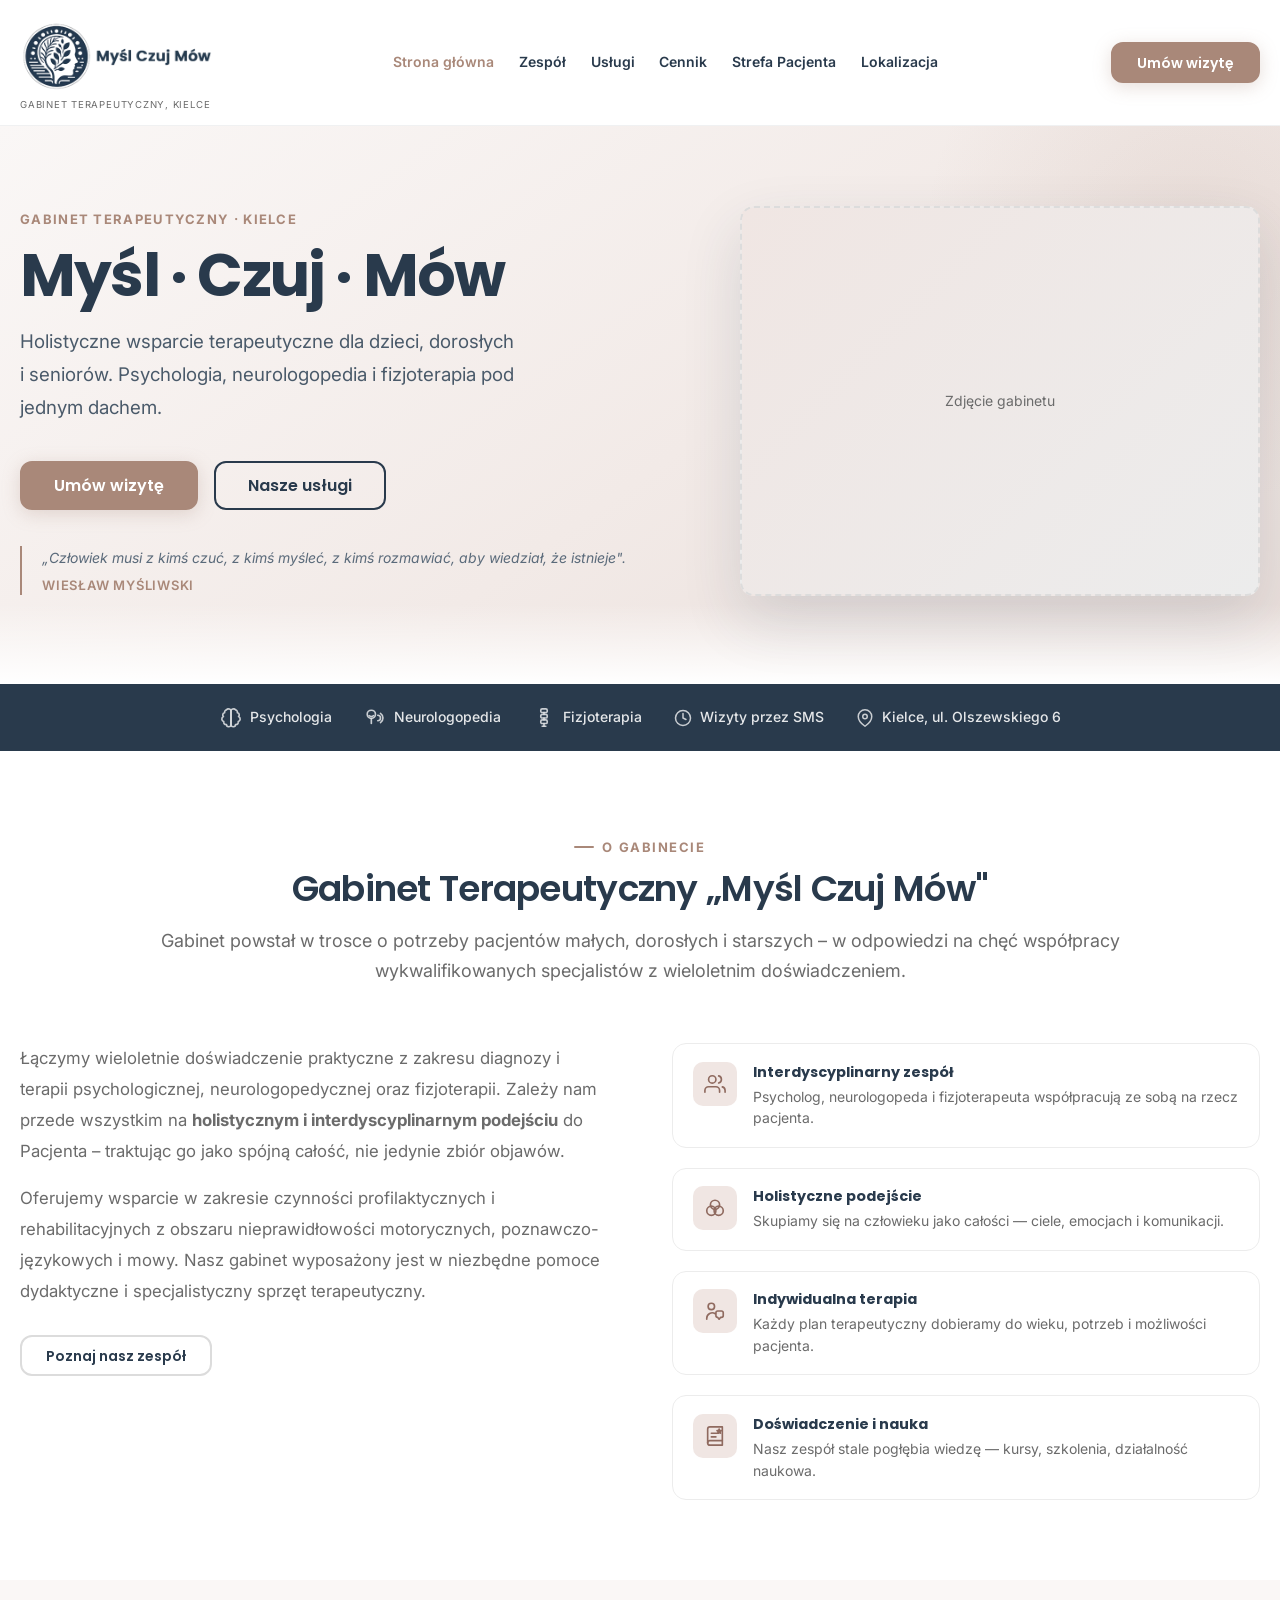
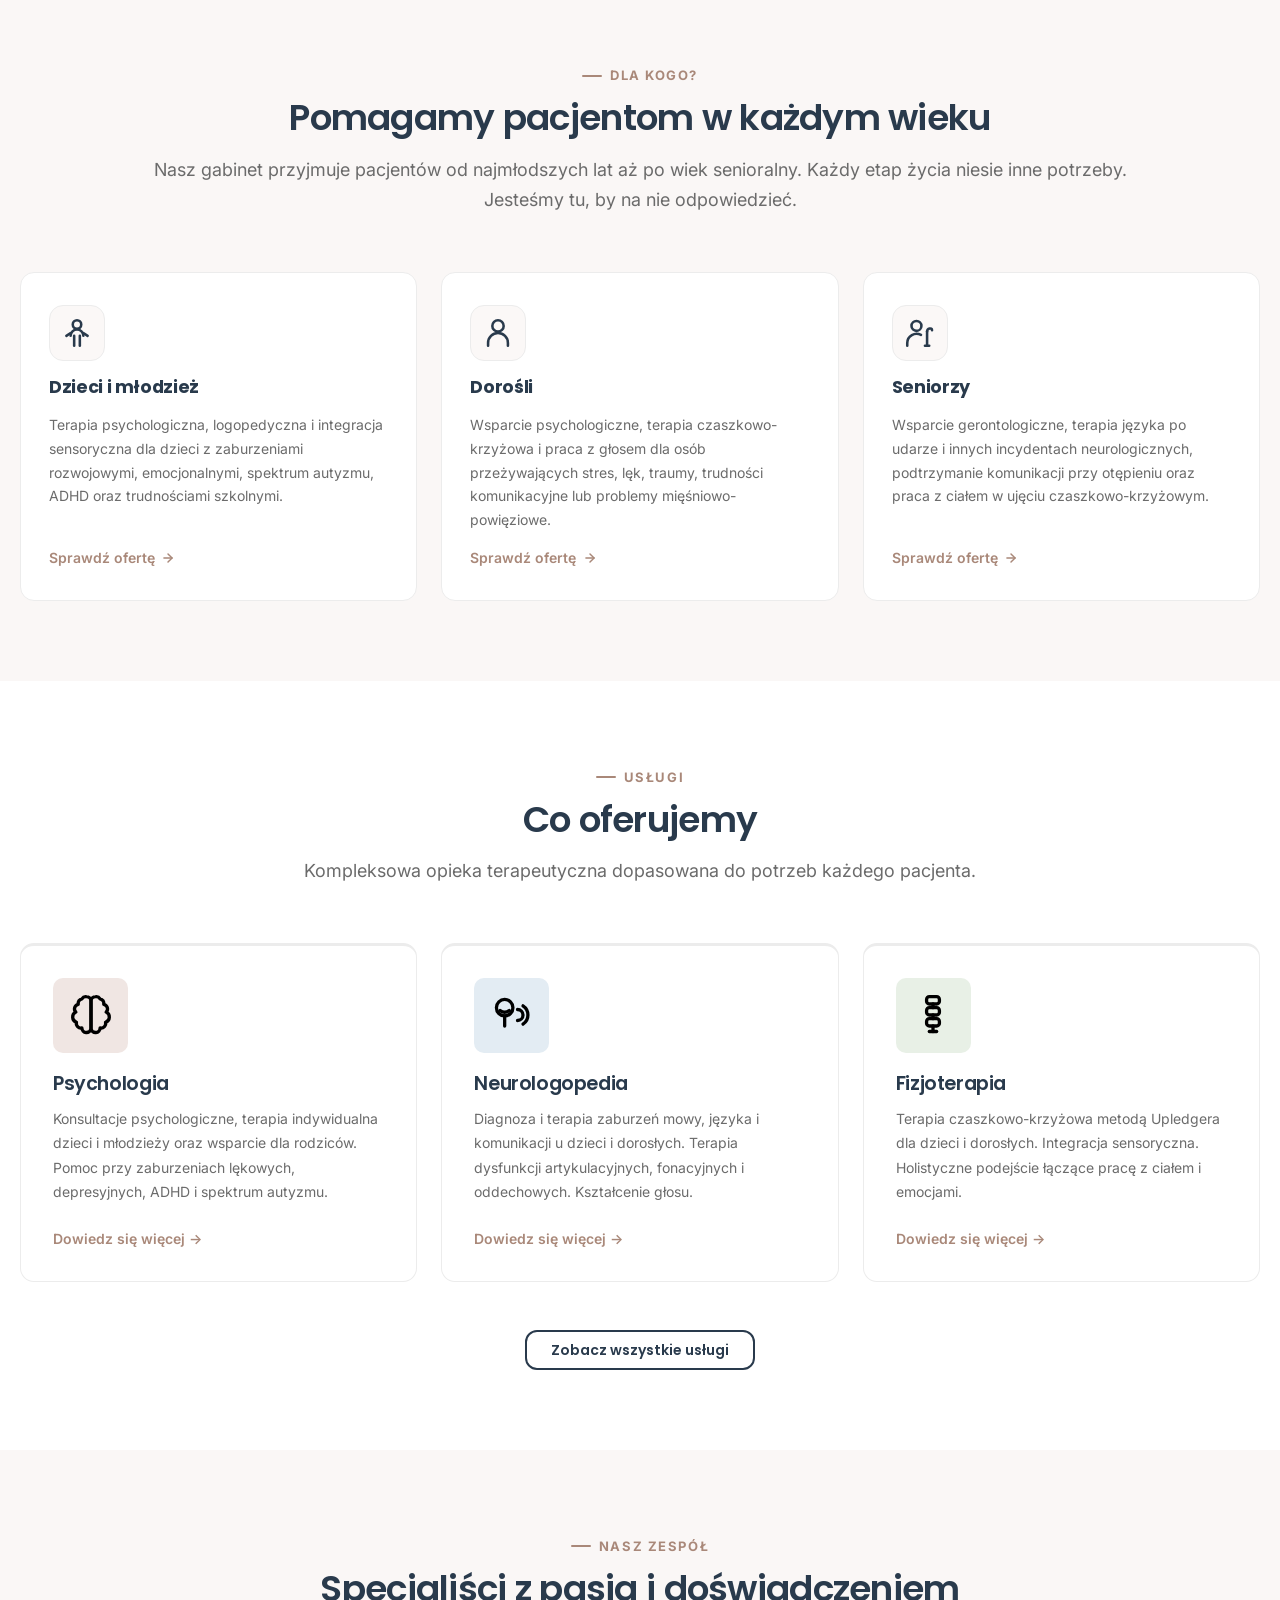
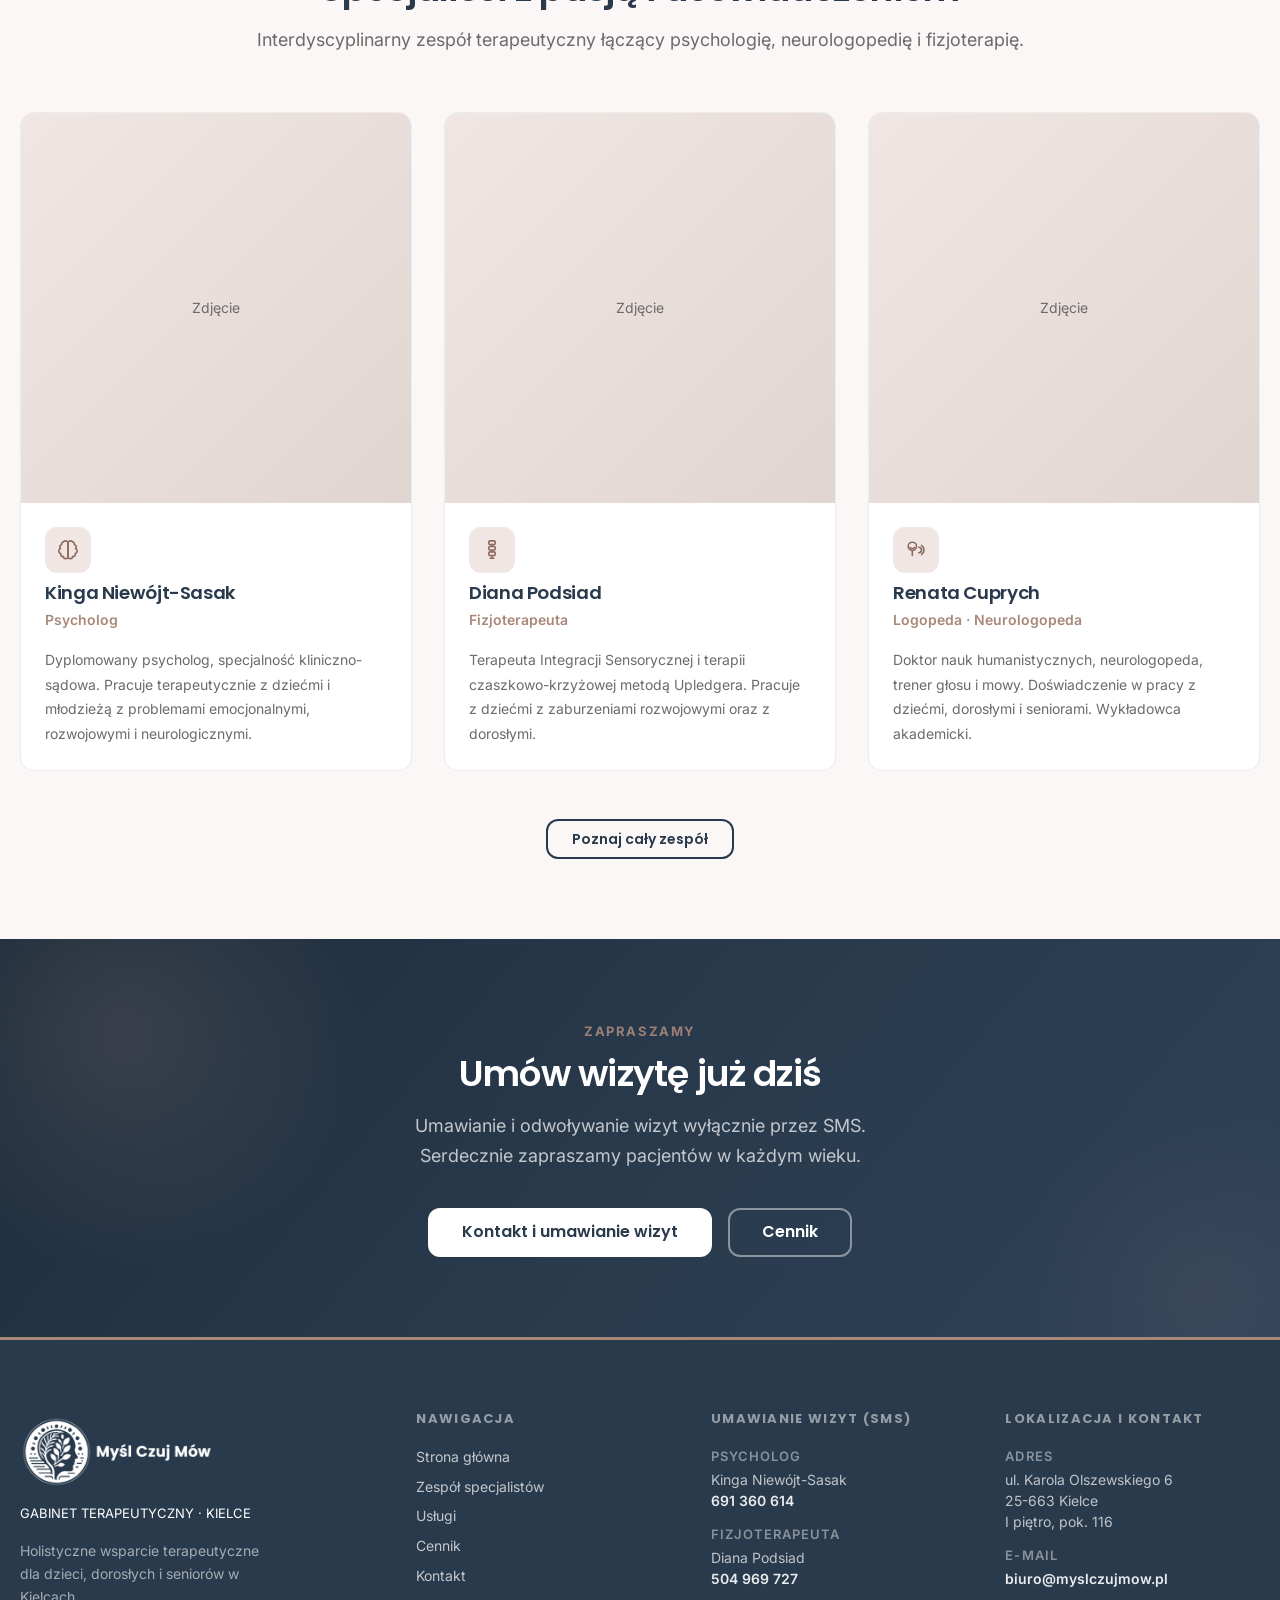
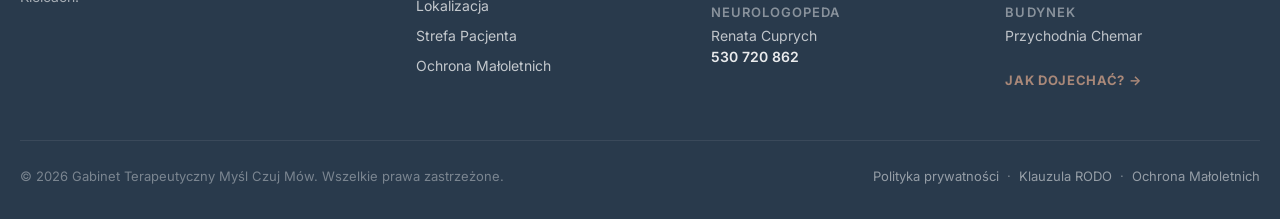
==== index.html @ a9802ad8 "style changes" ====
<!doctype html>
<html lang="pl">
<head>
  <meta charset="utf-8" />
  <meta name="viewport" content="width=device-width, initial-scale=1" />
  <title>Gabinet Terapeutyczny Myśl Czuj Mów — Kielce</title>
  <meta name="description" content="Gabinet Terapeutyczny Myśl Czuj Mów w Kielcach. Terapia psychologiczna, neurologopedyczna i fizjoterapia dla dzieci, dorosłych i seniorów. Holistyczne podejście." />
  <link rel="preconnect" href="https://fonts.gstatic.com" crossorigin />
  <link href="https://fonts.googleapis.com/css2?family=Poppins:wght@500;600;700&family=Inter:wght@300;400;600&display=swap" rel="stylesheet" />
  <link rel="stylesheet" href="./css/variables.css" />
  <link rel="stylesheet" href="./css/style.css" />
  <link rel="stylesheet" href="./css/utilities.css" />
</head>
<body>

  <div id="site-header-placeholder"></div>

  <main id="main">

    <!-- ══════════════════════════════════════════════
         HERO
    ══════════════════════════════════════════════ -->
    <section class="hero" aria-label="Baner główny">
      <div class="container">
        <div class="hero__inner">

          <div class="hero__content">
            <span class="hero__label">Gabinet Terapeutyczny · Kielce</span>
            <h1 class="hero__title">
              Myśl · Czuj · Mów
            </h1>
            <p class="hero__lead">
              Holistyczne wsparcie terapeutyczne dla dzieci, dorosłych i seniorów. Psychologia, neurologopedia i fizjoterapia pod jednym dachem.
            </p>
            <div class="hero__actions">
              <a href="pages/contact.html" class="btn btn--primary btn--lg">Umów wizytę</a>
              <a href="pages/services.html" class="btn btn--outline btn--lg">Nasze usługi</a>
            </div>

            <blockquote class="hero__quote">
              <p>„Człowiek musi z kimś czuć, z kimś myśleć, z kimś rozmawiać, aby wiedział, że istnieje".</p>
              <cite>Wiesław Myśliwski</cite>
            </blockquote>
          </div>

          <div class="hero__image-wrap">
            <!-- ZASTĄP: zdjęcie gabinetu / przychodni -->
            <div class="photo-placeholder" style="aspect-ratio:4/3; border-radius: var(--radius-lg);">
            Zdjęcie gabinetu
            </div>
          </div>

        </div>
      </div>
    </section>

    <!-- ══════════════════════════════════════════════
         FEATURES STRIP
    ══════════════════════════════════════════════ -->
    <div class="features-strip" role="complementary" aria-label="Informacje ogólne">
      <div class="container">
        <ul class="features-strip__list">
          <li class="features-strip__item">
            <svg xmlns="http://www.w3.org/2000/svg" width="22" height="22" viewBox="0 0 24 24" fill="none" stroke="currentColor" stroke-width="1.8" stroke-linecap="round" stroke-linejoin="round" aria-hidden="true"><path d="M9.5 2A2.5 2.5 0 0 1 12 4.5v15a2.5 2.5 0 0 1-4.96-.44 2.5 2.5 0 0 1-2.96-3.08 3 3 0 0 1-.34-5.58 2.5 2.5 0 0 1 1.32-4.24 2.5 2.5 0 0 1 1.98-3A2.5 2.5 0 0 1 9.5 2Z"/><path d="M14.5 2A2.5 2.5 0 0 0 12 4.5v15a2.5 2.5 0 0 0 4.96-.44 2.5 2.5 0 0 0 2.96-3.08 3 3 0 0 0 .34-5.58 2.5 2.5 0 0 0-1.32-4.24 2.5 2.5 0 0 0-1.98-3A2.5 2.5 0 0 0 14.5 2Z"/></svg>
            Psychologia
          </li>
          <li class="features-strip__item">
            <svg xmlns="http://www.w3.org/2000/svg" width="22" height="22" viewBox="0 0 24 24" fill="none" stroke="currentColor" stroke-width="1.8" stroke-linecap="round" stroke-linejoin="round" aria-hidden="true"><circle cx="8" cy="8" r="4.5"/><path d="M5.5 9.5Q8 11.5 10.5 9.5"/><path d="M8 12.5v5.5"/><path d="M15 9a3 3 0 0 1 0 6"/><path d="M18 7a6 6 0 0 1 0 10"/></svg>
            Neurologopedia
          </li>
          <li class="features-strip__item">
            <svg xmlns="http://www.w3.org/2000/svg" width="22" height="22" viewBox="0 0 24 24" fill="none" stroke="currentColor" stroke-width="1.8" stroke-linecap="round" stroke-linejoin="round" aria-hidden="true"><rect x="8.5" y="2" width="7" height="4" rx="1.5"/><rect x="8.5" y="8" width="7" height="4" rx="1.5"/><rect x="8.5" y="14" width="7" height="4" rx="1.5"/><line x1="12" y1="6" x2="12" y2="8"/><line x1="12" y1="12" x2="12" y2="14"/><line x1="12" y1="18" x2="12" y2="21"/><path d="M10 21h4"/></svg>
            Fizjoterapia
          </li>
          <li class="features-strip__item">
            <svg xmlns="http://www.w3.org/2000/svg" width="18" height="18" viewBox="0 0 24 24" fill="none" stroke="currentColor" stroke-width="2" stroke-linecap="round" stroke-linejoin="round" aria-hidden="true"><circle cx="12" cy="12" r="10"/><polyline points="12 6 12 12 16 14"/></svg>
            Wizyty przez SMS
          </li>
          <li class="features-strip__item">
            <svg xmlns="http://www.w3.org/2000/svg" width="18" height="18" viewBox="0 0 24 24" fill="none" stroke="currentColor" stroke-width="2" stroke-linecap="round" stroke-linejoin="round" aria-hidden="true"><path d="M21 10c0 7-9 13-9 13s-9-6-9-13a9 9 0 0 1 18 0z"/><circle cx="12" cy="10" r="3"/></svg>
            Kielce, ul. Olszewskiego 6
          </li>
        </ul>
      </div>
    </div>

    <!-- ══════════════════════════════════════════════
         O GABINECIE
    ══════════════════════════════════════════════ -->
    <section class="section" aria-labelledby="about-heading">
      <div class="container">
        <div class="section-header reveal">
          <span class="section-header__label">O gabinecie</span>
          <h2 class="section-header__title" id="about-heading">
            Gabinet Terapeutyczny „Myśl Czuj Mów"
          </h2>
          <p class="section-header__lead">
            Gabinet powstał w trosce o potrzeby pacjentów małych, dorosłych i starszych – w odpowiedzi na chęć współpracy wykwalifikowanych specjalistów z wieloletnim doświadczeniem.
          </p>
        </div>

        <div class="about-grid reveal reveal-delay-1">
          <div class="about-text">
            <p>
              Łączymy wieloletnie doświadczenie praktyczne z zakresu diagnozy i terapii psychologicznej, neurologopedycznej oraz fizjoterapii. Zależy nam przede wszystkim na <strong>holistycznym i interdyscyplinarnym podejściu</strong> do Pacjenta – traktując go jako spójną całość, nie jedynie zbiór objawów.
            </p>
            <p style="margin-top:1rem;">
              Oferujemy wsparcie w zakresie czynności profilaktycznych i rehabilitacyjnych z obszaru nieprawidłowości motorycznych, poznawczo-językowych i mowy. Nasz gabinet wyposażony jest w niezbędne pomoce dydaktyczne i specjalistyczny sprzęt terapeutyczny.
            </p>
            <div style="margin-top:1.75rem;">
              <a href="pages/team.html" class="btn btn--ghost">Poznaj nasz zespół</a>
            </div>
          </div>

          <div class="about-pillars">
            <div class="about-pillar">
              <div class="about-pillar__icon">
                <svg xmlns="http://www.w3.org/2000/svg" width="22" height="22" viewBox="0 0 24 24" fill="none" stroke="currentColor" stroke-width="1.8" stroke-linecap="round" stroke-linejoin="round" aria-hidden="true"><path d="M17 21v-2a4 4 0 0 0-4-4H5a4 4 0 0 0-4 4v2"/><circle cx="9" cy="7" r="4"/><path d="M23 21v-2a4 4 0 0 0-3-3.87"/><path d="M16 3.13a4 4 0 0 1 0 7.75"/></svg>
              </div>
              <div>
                <div class="about-pillar__title">Interdyscyplinarny zespół</div>
                <div class="about-pillar__text">Psycholog, neurologopeda i fizjoterapeuta współpracują ze sobą na rzecz pacjenta.</div>
              </div>
            </div>
            <div class="about-pillar">
              <div class="about-pillar__icon">
                <svg xmlns="http://www.w3.org/2000/svg" width="22" height="22" viewBox="0 0 24 24" fill="none" stroke="currentColor" stroke-width="1.8" stroke-linecap="round" stroke-linejoin="round" aria-hidden="true"><circle cx="12" cy="8.5" r="5"/><circle cx="8" cy="15" r="5"/><circle cx="16" cy="15" r="5"/></svg>
              </div>
              <div>
                <div class="about-pillar__title">Holistyczne podejście</div>
                <div class="about-pillar__text">Skupiamy się na człowieku jako całości — ciele, emocjach i komunikacji.</div>
              </div>
            </div>
            <div class="about-pillar">
              <div class="about-pillar__icon">
                <svg xmlns="http://www.w3.org/2000/svg" width="22" height="22" viewBox="0 0 24 24" fill="none" stroke="currentColor" stroke-width="1.8" stroke-linecap="round" stroke-linejoin="round" aria-hidden="true"><circle cx="8" cy="7" r="3.5"/><path d="M3 21v-1a6 6 0 0 1 9.3-5"/><path d="M15 12h4a2 2 0 0 1 2 2v3a2 2 0 0 1-2 2h-1l-1.5 2-1.5-2H15a2 2 0 0 1-2-2v-3a2 2 0 0 1 2-2z"/></svg>
              </div>
              <div>
                <div class="about-pillar__title">Indywidualna terapia</div>
                <div class="about-pillar__text">Każdy plan terapeutyczny dobieramy do wieku, potrzeb i możliwości pacjenta.</div>
              </div>
            </div>
            <div class="about-pillar">
              <div class="about-pillar__icon">
                <svg xmlns="http://www.w3.org/2000/svg" width="22" height="22" viewBox="0 0 24 24" fill="none" stroke="currentColor" stroke-width="1.8" stroke-linecap="round" stroke-linejoin="round" aria-hidden="true"><path d="M4 19.5A2.5 2.5 0 0 1 6.5 17H20"/><path d="M6.5 2H20v20H6.5A2.5 2.5 0 0 1 4 19.5v-15A2.5 2.5 0 0 1 6.5 2z"/><path d="M8 9h8M8 13h5"/><path d="M16.5 4.5l.55 1.7h1.79l-1.44 1.05.55 1.7-1.45-1.05-1.45 1.05.55-1.7-1.44-1.05h1.79z"/></svg>
              </div>
              <div>
                <div class="about-pillar__title">Doświadczenie i nauka</div>
                <div class="about-pillar__text">Nasz zespół stale pogłębia wiedzę — kursy, szkolenia, działalność naukowa.</div>
              </div>
            </div>
          </div>
        </div>

      </div>
    </section>

    <!-- ══════════════════════════════════════════════
         DLA KOGO?
    ══════════════════════════════════════════════ -->
    <section class="section section--alt" aria-labelledby="whois-heading">
      <div class="container">
        <div class="section-header reveal">
          <span class="section-header__label">Dla kogo?</span>
          <h2 class="section-header__title" id="whois-heading">Pomagamy pacjentom w każdym wieku</h2>
          <p class="section-header__lead">
            Nasz gabinet przyjmuje pacjentów od najmłodszych lat aż po wiek senioralny. Każdy etap życia niesie inne potrzeby. Jesteśmy tu, by na nie odpowiedzieć.
          </p>
        </div>

        <div class="audience-grid">

          <div class="audience-card reveal reveal-delay-1">
            <div class="audience-card__icon">
              <svg xmlns="http://www.w3.org/2000/svg" width="28" height="28" viewBox="0 0 24 24" fill="none" stroke="currentColor" stroke-width="1.8" stroke-linecap="round" stroke-linejoin="round" aria-hidden="true"><circle cx="12" cy="6" r="3"/><path d="M7.5 14a4.5 4.5 0 0 1 9 0"/><path d="M10 21v-7"/><path d="M14 21v-7"/><path d="M7.5 12l-3 2"/><path d="M16.5 12l3 2"/></svg>
            </div>
            <h3 class="audience-card__title">Dzieci i młodzież</h3>
            <p class="audience-card__text">
              Terapia psychologiczna, logopedyczna i integracja sensoryczna dla dzieci z zaburzeniami rozwojowymi, emocjonalnymi, spektrum autyzmu, ADHD oraz trudnościami szkolnymi.
            </p>
            <a href="pages/services.html" class="audience-card__link">
              Sprawdź ofertę
              <svg xmlns="http://www.w3.org/2000/svg" width="14" height="14" viewBox="0 0 24 24" fill="none" stroke="currentColor" stroke-width="2.5" stroke-linecap="round" stroke-linejoin="round" aria-hidden="true"><line x1="5" y1="12" x2="19" y2="12"/><polyline points="12 5 19 12 12 19"/></svg>
            </a>
          </div>

          <div class="audience-card reveal reveal-delay-2">
            <div class="audience-card__icon">
              <svg xmlns="http://www.w3.org/2000/svg" width="28" height="28" viewBox="0 0 24 24" fill="none" stroke="currentColor" stroke-width="1.8" stroke-linecap="round" stroke-linejoin="round" aria-hidden="true"><circle cx="12" cy="7" r="4"/><path d="M5 21v-2a7 7 0 0 1 14 0v2"/></svg>
            </div>
            <h3 class="audience-card__title">Dorośli</h3>
            <p class="audience-card__text">
              Wsparcie psychologiczne, terapia czaszkowo-krzyżowa i praca z głosem dla osób przeżywających stres, lęk, traumy, trudności komunikacyjne lub problemy mięśniowo-powięziowe.
            </p>
            <a href="pages/services.html" class="audience-card__link">
              Sprawdź ofertę
              <svg xmlns="http://www.w3.org/2000/svg" width="14" height="14" viewBox="0 0 24 24" fill="none" stroke="currentColor" stroke-width="2.5" stroke-linecap="round" stroke-linejoin="round" aria-hidden="true"><line x1="5" y1="12" x2="19" y2="12"/><polyline points="12 5 19 12 12 19"/></svg>
            </a>
          </div>

          <div class="audience-card reveal reveal-delay-3">
            <div class="audience-card__icon">
              <svg xmlns="http://www.w3.org/2000/svg" width="28" height="28" viewBox="0 0 24 24" fill="none" stroke="currentColor" stroke-width="1.8" stroke-linecap="round" stroke-linejoin="round" aria-hidden="true"><circle cx="9.5" cy="7" r="3.5"/><path d="M3 21v-2a6.5 6.5 0 0 1 9.7-5.6"/><path d="M17 21V11"/><path d="M17 11c0-2.5 3.5-3 3.5-1"/><path d="M15.5 21h3"/></svg>
            </div>
            <h3 class="audience-card__title">Seniorzy</h3>
            <p class="audience-card__text">
              Wsparcie gerontologiczne, terapia języka po udarze i innych incydentach neurologicznych, podtrzymanie komunikacji przy otępieniu oraz praca z ciałem w ujęciu czaszkowo-krzyżowym.
            </p>
            <a href="pages/services.html" class="audience-card__link">
              Sprawdź ofertę
              <svg xmlns="http://www.w3.org/2000/svg" width="14" height="14" viewBox="0 0 24 24" fill="none" stroke="currentColor" stroke-width="2.5" stroke-linecap="round" stroke-linejoin="round" aria-hidden="true"><line x1="5" y1="12" x2="19" y2="12"/><polyline points="12 5 19 12 12 19"/></svg>
            </a>
          </div>

        </div>
      </div>
    </section>

    <!-- ══════════════════════════════════════════════
         USŁUGI
    ══════════════════════════════════════════════ -->
    <section class="section" aria-labelledby="services-heading">
      <div class="container">
        <div class="section-header reveal">
          <span class="section-header__label">Usługi</span>
          <h2 class="section-header__title" id="services-heading">Co oferujemy</h2>
          <p class="section-header__lead">
            Kompleksowa opieka terapeutyczna dopasowana do potrzeb każdego pacjenta.
          </p>
        </div>

        <div class="cards-grid">

          <article class="service-card reveal reveal-delay-1">
            <div class="service-card__icon">
              <!-- brain / psychology -->
              <svg xmlns="http://www.w3.org/2000/svg" width="38" height="38" viewBox="0 0 24 24" fill="none" stroke="currentColor" stroke-width="1.8" stroke-linecap="round" stroke-linejoin="round" aria-hidden="true"><path d="M9.5 2A2.5 2.5 0 0 1 12 4.5v15a2.5 2.5 0 0 1-4.96-.44 2.5 2.5 0 0 1-2.96-3.08 3 3 0 0 1-.34-5.58 2.5 2.5 0 0 1 1.32-4.24 2.5 2.5 0 0 1 1.98-3A2.5 2.5 0 0 1 9.5 2Z"/><path d="M14.5 2A2.5 2.5 0 0 0 12 4.5v15a2.5 2.5 0 0 0 4.96-.44 2.5 2.5 0 0 0 2.96-3.08 3 3 0 0 0 .34-5.58 2.5 2.5 0 0 0-1.32-4.24 2.5 2.5 0 0 0-1.98-3A2.5 2.5 0 0 0 14.5 2Z"/></svg>
            </div>
            <h3 class="service-card__title">Psychologia</h3>
            <p class="service-card__text">
              Konsultacje psychologiczne, terapia indywidualna dzieci i młodzieży oraz wsparcie dla rodziców. Pomoc przy zaburzeniach lękowych, depresyjnych, ADHD i spektrum autyzmu.
            </p>
            <a href="pages/services.html#psychologia" class="service-card__link">Dowiedz się więcej →</a>
          </article>

          <article class="service-card reveal reveal-delay-2">
            <div class="service-card__icon">
              <svg xmlns="http://www.w3.org/2000/svg" width="38" height="38" viewBox="0 0 24 24" fill="none" stroke="currentColor" stroke-width="1.8" stroke-linecap="round" stroke-linejoin="round" aria-hidden="true"><circle cx="8" cy="8" r="4.5"/><path d="M5.5 9.5Q8 11.5 10.5 9.5"/><path d="M8 12.5v5.5"/><path d="M15 9a3 3 0 0 1 0 6"/><path d="M18 7a6 6 0 0 1 0 10"/></svg>
            </div>
            <h3 class="service-card__title">Neurologopedia</h3>
            <p class="service-card__text">
              Diagnoza i terapia zaburzeń mowy, języka i komunikacji u dzieci i dorosłych. Terapia dysfunkcji artykulacyjnych, fonacyjnych i oddechowych. Kształcenie głosu.
            </p>
            <a href="pages/services.html#logopedia" class="service-card__link">Dowiedz się więcej →</a>
          </article>

          <article class="service-card reveal reveal-delay-3">
            <div class="service-card__icon">
              <svg xmlns="http://www.w3.org/2000/svg" width="38" height="38" viewBox="0 0 24 24" fill="none" stroke="currentColor" stroke-width="1.8" stroke-linecap="round" stroke-linejoin="round" aria-hidden="true"><rect x="8.5" y="2" width="7" height="4" rx="1.5"/><rect x="8.5" y="8" width="7" height="4" rx="1.5"/><rect x="8.5" y="14" width="7" height="4" rx="1.5"/><line x1="12" y1="6" x2="12" y2="8"/><line x1="12" y1="12" x2="12" y2="14"/><line x1="12" y1="18" x2="12" y2="21"/><path d="M10 21h4"/></svg>
            </div>
            <h3 class="service-card__title">Fizjoterapia</h3>
            <p class="service-card__text">
              Terapia czaszkowo-krzyżowa metodą Upledgera dla dzieci i dorosłych. Integracja sensoryczna. Holistyczne podejście łączące pracę z ciałem i emocjami.
            </p>
            <a href="pages/services.html#fizjoterapia" class="service-card__link">Dowiedz się więcej →</a>
          </article>

        </div>

        <div class="text-center mt-5">
          <a href="pages/services.html" class="btn btn--outline">Zobacz wszystkie usługi</a>
        </div>
      </div>
    </section>

    <!-- ══════════════════════════════════════════════
         ZESPÓŁ
    ══════════════════════════════════════════════ -->
    <section class="section section--alt" aria-labelledby="team-heading">
      <div class="container">
        <div class="section-header reveal">
          <span class="section-header__label">Nasz zespół</span>
          <h2 class="section-header__title" id="team-heading">Specjaliści z pasją i doświadczeniem</h2>
          <p class="section-header__lead">
            Interdyscyplinarny zespół terapeutyczny łączący psychologię, neurologopedię i fizjoterapię.
          </p>
        </div>

        <div class="team-grid">

          <article class="team-card reveal reveal-delay-1">
            <div class="team-card__photo">
              <!-- ZASTĄP -->
              <div class="team-card__placeholder">Zdjęcie</div>
            </div>
            <div class="team-card__body">
              <div class="team-card__spec-icon">
                <svg xmlns="http://www.w3.org/2000/svg" width="20" height="20" viewBox="0 0 24 24" fill="none" stroke="currentColor" stroke-width="1.8" stroke-linecap="round" stroke-linejoin="round" aria-hidden="true"><path d="M9.5 2A2.5 2.5 0 0 1 12 4.5v15a2.5 2.5 0 0 1-4.96-.44 2.5 2.5 0 0 1-2.96-3.08 3 3 0 0 1-.34-5.58 2.5 2.5 0 0 1 1.32-4.24 2.5 2.5 0 0 1 1.98-3A2.5 2.5 0 0 1 9.5 2Z"/><path d="M14.5 2A2.5 2.5 0 0 0 12 4.5v15a2.5 2.5 0 0 0 4.96-.44 2.5 2.5 0 0 0 2.96-3.08 3 3 0 0 0 .34-5.58 2.5 2.5 0 0 0-1.32-4.24 2.5 2.5 0 0 0-1.98-3A2.5 2.5 0 0 0 14.5 2Z"/></svg>
              </div>
              <h3 class="team-card__name">Kinga Niewójt-Sasak</h3>
              <p class="team-card__role">Psycholog</p>
              <p class="team-card__bio">
                Dyplomowany psycholog, specjalność kliniczno-sądowa. Pracuje terapeutycznie z dziećmi i młodzieżą z problemami emocjonalnymi, rozwojowymi i neurologicznymi.
              </p>
            </div>
          </article>

          <article class="team-card reveal reveal-delay-2">
            <div class="team-card__photo">
              <!-- ZASTĄP -->
              <div class="team-card__placeholder">Zdjęcie</div>
            </div>
            <div class="team-card__body">
              <div class="team-card__spec-icon">
                <svg xmlns="http://www.w3.org/2000/svg" width="20" height="20" viewBox="0 0 24 24" fill="none" stroke="currentColor" stroke-width="1.8" stroke-linecap="round" stroke-linejoin="round" aria-hidden="true"><rect x="8.5" y="2" width="7" height="4" rx="1.5"/><rect x="8.5" y="8" width="7" height="4" rx="1.5"/><rect x="8.5" y="14" width="7" height="4" rx="1.5"/><line x1="12" y1="6" x2="12" y2="8"/><line x1="12" y1="12" x2="12" y2="14"/><line x1="12" y1="18" x2="12" y2="21"/><path d="M10 21h4"/></svg>
              </div>
              <h3 class="team-card__name">Diana Podsiad</h3>
              <p class="team-card__role">Fizjoterapeuta</p>
              <p class="team-card__bio">
                Terapeuta Integracji Sensorycznej i terapii czaszkowo-krzyżowej metodą Upledgera. Pracuje z dziećmi z zaburzeniami rozwojowymi oraz z dorosłymi.
              </p>
            </div>
          </article>

          <article class="team-card reveal reveal-delay-3">
            <div class="team-card__photo">
              <!-- ZASTĄP -->
              <div class="team-card__placeholder">Zdjęcie</div>
            </div>
            <div class="team-card__body">
              <div class="team-card__spec-icon">
                <svg xmlns="http://www.w3.org/2000/svg" width="20" height="20" viewBox="0 0 24 24" fill="none" stroke="currentColor" stroke-width="1.8" stroke-linecap="round" stroke-linejoin="round" aria-hidden="true"><circle cx="8" cy="8" r="4.5"/><path d="M5.5 9.5Q8 11.5 10.5 9.5"/><path d="M8 12.5v5.5"/><path d="M15 9a3 3 0 0 1 0 6"/><path d="M18 7a6 6 0 0 1 0 10"/></svg>
              </div>
              <h3 class="team-card__name">Renata Cuprych</h3>
              <p class="team-card__role">Logopeda · Neurologopeda</p>
              <p class="team-card__bio">
                Doktor nauk humanistycznych, neurologopeda, trener głosu i mowy. Doświadczenie w pracy z dziećmi, dorosłymi i seniorami. Wykładowca akademicki.
              </p>
            </div>
          </article>

        </div>

        <div class="text-center mt-5">
          <a href="pages/team.html" class="btn btn--outline">Poznaj cały zespół</a>
        </div>
      </div>
    </section>

    <!-- ══════════════════════════════════════════════
         CTA BAND
    ══════════════════════════════════════════════ -->
    <section class="cta-band" aria-label="Wezwanie do działania">
      <div class="container">
        <div class="cta-band__inner">
          <span class="cta-band__label">Zapraszamy</span>
          <h2 class="cta-band__title">Umów wizytę już dziś</h2>
          <p class="cta-band__text">
            Umawianie i odwoływanie wizyt wyłącznie przez SMS. Serdecznie zapraszamy pacjentów w każdym wieku.
          </p>
          <div class="cta-band__actions">
            <a href="pages/contact.html" class="btn btn--white btn--lg">Kontakt i umawianie wizyt</a>
            <a href="pages/pricing.html" class="btn btn--outline-white btn--lg">Cennik</a>
          </div>
        </div>
      </div>
    </section>

  </main>

  <div id="site-footer-placeholder"></div>

  <script defer src="./js/include-partials.js"></script>
  <script defer src="./js/utils.js"></script>
  <script defer src="./js/app.js"></script>
  <script defer src="./js/ui.js"></script>
</body>
</html>
---- css/variables.css ----
/* css/variables.css
  "Gabinet Terapeutyczny Myśl czuj mów"
*/

/* --- Core brand colors --- */
:root {
  /* Brand */
  --brand-navy: #293a4c;    /* główny granat z logo */
  --brand-beige: #a98879;   /* główny beż */
  --black: #000000;         /* tekst */
  --white: #ffffff;         /* tło */

  /* Semantic roles */
  --bg: var(--white);
  --surface: #fbf8f7;       /* delikatny beż jako tło kart */
  --muted: #6b6b6b;
  --accent: var(--brand-beige);
  --accent-600: #8f6a5f;    /* ciemniejszy beż */
  --accent-200: #f0e6e3;    /* jaśniejszy beż */

  /* Neutral shades (for borders, subtle text) */
  --neutral-100: #f6f6f6;
  --neutral-200: #ececec;
  --neutral-300: #dcdcdc;
  --neutral-400: #bfbfbf;

  /* Focus / interactive */
  --focus-ring: rgba(41,58,76,0.12); /* subtle navy focus */

  /* Elevation */
  --shadow-1: 0 6px 18px rgba(41,58,76,0.04);
  --shadow-2: 0 10px 30px rgba(41,58,76,0.06);

  /* --- Typography --- */
  --font-heading: 'Poppins', system-ui, -apple-system, 'Segoe UI', Roboto, 'Helvetica Neue', Arial;
  --font-body: 'Inter', system-ui, -apple-system, 'Segoe UI', Roboto, 'Helvetica Neue', Arial;
  --font-size-base: 16px;
  --line-height-base: 1.45;

  /* Scale (modular) */
  --fs-xs: 0.8125rem;  /* 13px */
  --fs-sm: 0.875rem;   /* 14px */
  --fs-base: 1rem;     /* 16px */
  --fs-lg: 1.125rem;   /* 18px */
  --fs-xl: 1.375rem;   /* 22px */
  --fs-xxl: 1.75rem;   /* 28px */

  /* --- Layout tokens --- */
  --container-width: 1280px;
  --gap: 1rem;
  --radius-sm: 6px;
  --radius: 10px;
  --radius-lg: 14px;

  /* Breakpoints (mobile-first) */
  --bp-sm: 480px;
  --bp-md: 768px;
  --bp-lg: 1024px;

  /* Misc */
  --transition-fast: 150ms;
  --transition-medium: 240ms;
}

/* Utility: high-contrast theme override (toggle .theme-high-contrast on <html>) */
.theme-high-contrast {
  --text: #000000;
  --bg: #ffffff;
  --accent: #293a4c;
  --surface: #ffffff;
}

/* Accessibility helpers (semantic color aliases) */
:root {
  --text: var(--black);
  --link: var(--brand-navy);
  --error: #b00020;
  --success: #2e7d32;
}

/* Small helper for generating beige variants (HSL fallback if needed) */
/* Example usage: color: hsl(var(--beige-h) var(--beige-s) var(--beige-l)); */
/* Not required — kept for future theming */
:root {
  --beige-h: 15;
  --beige-s: 18%;
  --beige-l-100: 96%;
  --beige-l-200: 90%;
  --beige-l-300: 82%;
  --beige-l-400: 74%;
}

/* Dodatki do variables.css - nowoczesne stany i kontrasty */
:root {
  --glass-bg: rgba(255,255,255,0.6);
  --glass-border: rgba(255,255,255,0.35);
  --nav-bg: linear-gradient(180deg, rgba(169,136,121,0.08), rgba(169,136,121,0.03));
  --footer-bg: var(--brand-navy);
  --footer-text: #f6f8fb;
  --accent-contrast: #ffffff;
  --btn-elev: 0 12px 30px rgba(41,58,76,0.12);
  --micro-duration: 180ms;
  --shadow-soft: 0 8px 24px rgba(41,58,76,0.08);
  --glass-blur: 8px;
}
---- css/style.css ----
/* ============================================================
   style.css 
   ============================================================ */

/* ── RESET & BASE ──────────────────────────────────────────── */
*, *::before, *::after { box-sizing: border-box; margin: 0; padding: 0; }

html { scroll-behavior: smooth; font-size: var(--font-size-base); }

body {
  font-family: var(--font-body);
  color: var(--text);
  background: var(--bg);
  line-height: var(--line-height-base);
  -webkit-font-smoothing: antialiased;
  -moz-osx-font-smoothing: grayscale;
}

img { max-width: 100%; height: auto; display: block; }

a { color: var(--link); text-decoration: none; transition: color var(--transition-fast) ease; }
a:hover { color: var(--accent); }

ul, ol { list-style: none; }
button { cursor: pointer; border: none; background: none; font-family: inherit; }

/* ── TYPOGRAPHY ────────────────────────────────────────────── */
h1, h2, h3, h4, h5, h6 {
  font-family: var(--font-heading);
  color: var(--brand-navy);
  line-height: 1.15;
  letter-spacing: -0.02em;
}

h1 { font-size: clamp(2rem, 5vw, 3rem); font-weight: 700; }
h2 { font-size: clamp(1.5rem, 3.5vw, 2.25rem); font-weight: 600; }
h3 { font-size: clamp(1.125rem, 2.5vw, 1.5rem); font-weight: 600; }
h4 { font-size: 1.125rem; font-weight: 600; }

p { line-height: 1.75; color: var(--text); }


/* ── LAYOUT ─────────────────────────────────────────────────── */
.container {
  width: 100%;
  max-width: var(--container-width);
  margin: 0 auto;
  padding: 0 1.25rem;
}

.section { padding: 5rem 0; }
.section--sm { padding: 3rem 0; }
.section--alt { background: var(--surface); }

.section-header { text-align: center; margin-bottom: 3.5rem; }

.section-header__label {
  display: inline-block;
  font-size: var(--fs-xs);
  font-weight: 700;
  letter-spacing: 0.12em;
  text-transform: uppercase;
  color: var(--accent);
  margin-bottom: 0.75rem;
}

.section-header__title { margin-bottom: 1rem; }

.section-header__lead {
  max-width: 1000px;
  margin: 0 auto;
  color: var(--muted);
  font-size: var(--fs-lg);
  line-height: 1.7;
}

/* ── ACCESSIBILITY ──────────────────────────────────────────── */
.skip-link {
  position: absolute;
  top: -100%;
  left: 1rem;
  padding: 0.5rem 1.25rem;
  background: var(--brand-navy);
  color: #fff;
  border-radius: 0 0 var(--radius) var(--radius);
  font-size: var(--fs-sm);
  font-weight: 600;
  z-index: 9999;
  transition: top var(--transition-fast) ease;
}
.skip-link:focus { top: 0; color: #fff; }

.sr-only {
  position: absolute; width: 1px; height: 1px;
  padding: 0; margin: -1px; overflow: hidden;
  clip: rect(0,0,0,0); white-space: nowrap; border: 0;
}

/* ── HEADER ─────────────────────────────────────────────────── */
/*
  STICKY
*/
#site-header-placeholder {
  position: sticky;
  top: 0;
  z-index: 200;
}

.site-header {
  position: relative; /* placeholder handles the sticky */
  background: rgba(255, 255, 255, 0.93);
  backdrop-filter: blur(14px);
  -webkit-backdrop-filter: blur(14px);
  border-bottom: 1px solid rgba(41, 58, 76, 0.07);
  transition: box-shadow 0.35s cubic-bezier(0.16, 1, 0.3, 1),
              background 0.35s cubic-bezier(0.16, 1, 0.3, 1);
}

.site-header.scrolled {
  box-shadow: 0 4px 24px rgba(41, 58, 76, 0.09);
}

.header-inner {
  display: flex;
  align-items: center;
  justify-content: space-between;
  padding-top: 1rem;
  padding-bottom: 1rem;
  gap: 1rem;
}

/* Brand */
.brand { display: flex; flex-direction: column; align-items: flex-start; gap: 0.1rem; text-decoration: none; flex-shrink: 0; }

.brand__name {
  font-family: var(--font-heading);
  font-size: 1.1rem;
  font-weight: 700;
  color: var(--brand-navy);
  letter-spacing: -0.02em;
  line-height: 1;
}

.brand__dot { color: var(--accent); font-weight: 700; }

.brand__sub {
  display: none;
  font-size: var(--fs-xs);
  color: var(--muted);
  font-weight: 400;
  white-space: nowrap;
}

/* Nav */
.main-nav { display: none; }

.nav-list { display: flex; align-items: center; gap: 0.15rem; }

.nav-link {
  display: inline-block;
  padding: 0.45rem 0.7rem;
  border-radius: var(--radius-sm);
  font-size: var(--fs-sm);
  font-weight: 600;
  color: var(--brand-navy);
  transition: background var(--transition-fast) ease, color var(--transition-fast) ease;
  white-space: nowrap;
}

.nav-link:hover,
.nav-link:focus-visible {
  background: rgba(169, 136, 121, 0.1);
  color: var(--accent-600);
  outline: none;
}

.nav-link.active { color: var(--accent); }

/* Header actions */
.header-actions { display: flex; align-items: center; gap: 0.75rem; }

/* Hamburger */
.hamburger {
  display: flex;
  flex-direction: column;
  justify-content: center;
  align-items: center;
  width: 44px;
  height: 44px;
  border-radius: var(--radius-sm);
  border: 1.5px solid var(--neutral-200);
  background: transparent;
  gap: 5px;
  padding: 0;
  flex-shrink: 0;
}

.hamburger__bar {
  width: 20px;
  height: 2px;
  background: var(--brand-navy);
  border-radius: 2px;
  transition: transform var(--transition-medium) ease, opacity var(--transition-fast) ease;
}

.hamburger[aria-expanded="true"] .hamburger__bar:nth-child(1) { transform: translateY(7px) rotate(45deg); }
.hamburger[aria-expanded="true"] .hamburger__bar:nth-child(2) { opacity: 0; }
.hamburger[aria-expanded="true"] .hamburger__bar:nth-child(3) { transform: translateY(-7px) rotate(-45deg); }

/* Mobile drawer */
.mobile-nav {
  position: fixed;
  top: 69px;
  left: 0;
  right: 0;
  background: #fff;
  border-top: 1px solid var(--neutral-200);
  box-shadow: 0 20px 48px rgba(41, 58, 76, 0.12);
  padding: 1.5rem 1.25rem 2rem;
  z-index: 199;
  transform: translateY(-12px);
  opacity: 0;
  pointer-events: none;
  transition: transform var(--transition-medium) ease, opacity var(--transition-medium) ease;
}

.mobile-nav.open {
  transform: translateY(0);
  opacity: 1;
  pointer-events: auto;
}

.mobile-nav__list { display: flex; flex-direction: column; gap: 0.25rem; margin-bottom: 1.25rem; }
.mobile-nav__list .nav-link { display: block; padding: 0.75rem 1rem; font-size: 1rem; border-radius: var(--radius); }
.mobile-nav__cta { display: block; width: 100%; text-align: center; }

/* ── BUTTONS ─────────────────────────────────────────────────── */
.btn {
  display: inline-flex;
  align-items: center;
  justify-content: center;
  gap: 0.5rem;
  padding: 0.7rem 1.5rem;
  border-radius: var(--radius);
  font-family: var(--font-heading);
  font-size: var(--fs-sm);
  font-weight: 600;
  line-height: 1;
  text-decoration: none;
  border: 2px solid transparent;
  cursor: pointer;
  white-space: nowrap;
  transition: transform var(--transition-fast) ease,
              box-shadow var(--transition-fast) ease,
              background var(--transition-fast) ease,
              border-color var(--transition-fast) ease;
}

.btn:active { transform: translateY(1px) !important; }

.btn--primary {
  background: var(--brand-beige);
  color: #fff;
  border-color: var(--brand-beige);
  box-shadow: 0 4px 18px rgba(169, 136, 121, 0.28);
}
.btn--primary:hover,
.btn--primary:focus-visible {
  background: var(--accent-600);
  border-color: var(--accent-600);
  box-shadow: 0 8px 28px rgba(169, 136, 121, 0.38);
  transform: translateY(-2px);
  outline: none;
  color: #fff;
}

.btn--outline {
  background: transparent;
  color: var(--brand-navy);
  border-color: var(--brand-navy);
}
.btn--outline:hover,
.btn--outline:focus-visible {
  background: var(--brand-navy);
  color: #fff;
  transform: translateY(-2px);
  outline: none;
}

.btn--ghost {
  background: transparent;
  color: var(--brand-navy);
  border-color: var(--neutral-300);
}
.btn--ghost:hover { background: var(--surface); transform: translateY(-2px); }

.btn--white {
  background: #fff;
  color: var(--brand-navy);
  border-color: #fff;
}
.btn--white:hover {
  background: var(--surface);
  color: var(--brand-navy);
  transform: translateY(-2px);
}

.btn--outline-white {
  background: transparent;
  color: #fff;
  border-color: rgba(255, 255, 255, 0.45);
}
.btn--outline-white:hover {
  background: rgba(255, 255, 255, 0.1);
  border-color: rgba(255, 255, 255, 0.75);
  color: #fff;
  transform: translateY(-2px);
}

.btn--lg { padding: 0.9rem 2rem; font-size: var(--fs-base); }
.btn--sm { padding: 0.45rem 1rem; font-size: var(--fs-xs); }
.btn--full { width: 100%; }

/* ── HERO ──────────────────────────────────────────────────── */
.hero {
  position: relative;
  overflow: hidden;
  background: linear-gradient(145deg, #faf7f6 0%, #f2eae7 55%, #e9deda 100%);
  padding: 5rem 0 4.5rem;
}

.hero::before {
  content: '';
  position: absolute;
  top: -30%;
  right: -15%;
  width: 560px;
  height: 560px;
  background: radial-gradient(circle, rgba(169,136,121,0.13) 0%, transparent 68%);
  border-radius: 50%;
  pointer-events: none;
}

.hero__inner {
  display: grid;
  grid-template-columns: 1fr;
  gap: 3rem;
  align-items: center;
  position: relative;
  z-index: 1;
}

.hero__label {
  display: inline-flex;
  align-items: center;
  gap: 0.5rem;
  font-size: var(--fs-xs);
  font-weight: 700;
  color: var(--accent);
  letter-spacing: 0.1em;
  text-transform: uppercase;
  margin-bottom: 1rem;
}

.hero__title {
  font-size: clamp(2.5rem, 6vw, 3.75rem);
  line-height: 1.05;
  margin-bottom: 1.25rem;
  color: var(--brand-navy);
}

.hero__title span { color: var(--accent); }

.hero__lead {
  font-size: clamp(1rem, 2vw, 1.175rem);
  color: #4a5a6a;
  line-height: 1.75;
  margin-bottom: 2.25rem;
  max-width: 500px;
}

.hero__actions { display: flex; flex-wrap: wrap; gap: 1rem; align-items: center; }

.hero__image-wrap {
  border-radius: var(--radius-lg);
  overflow: hidden;
  aspect-ratio: 4 / 3;
  position: relative;
  box-shadow: 0 24px 60px rgba(41, 58, 76, 0.14);
}

.hero__image-wrap img { width: 100%; height: 100%; object-fit: cover; }


/* ── Hero quote ── */
.hero__quote {
  margin-top: 2.25rem;
  padding-left: 1.25rem;
  border-left: 2px solid var(--brand-beige);
  display: flex;
  flex-direction: column;
  gap: 0.4rem;
}

.hero__quote p {
  font-size: var(--fs-sm);
  font-style: italic;
  color: #5a6a7a;
  line-height: 1.7;
  margin: 0;
}

.hero__quote cite {
  font-size: var(--fs-xs);
  font-style: normal;
  font-weight: 600;
  letter-spacing: 0.06em;
  text-transform: uppercase;
  color: var(--brand-beige);
}

/* ── FEATURES STRIP ─────────────────────────────────────────── */
.features-strip {
  background: var(--brand-navy);
  padding: 1.4rem 0;
}

.features-strip__list {
  display: flex;
  flex-wrap: wrap;
  gap: 1rem 2rem;
  justify-content: center;
  align-items: center;
}

.features-strip__item {
  display: flex;
  position: relative;
  align-items: center;
  gap: 0.5rem;
  color: rgba(255, 255, 255, 0.88);
  font-size: var(--fs-sm);
  font-weight: 500;
}

.features-strip__item::before {
  display: none;
}

/* ── SERVICE CARDS ──────────────────────────────────────────── */
.cards-grid {
  display: grid;
  grid-template-columns: 1fr;
  gap: 1.5rem;
}

.service-card {
  background: #fff;
  border-radius: var(--radius-lg);
  padding: 2rem;
  border: 1px solid var(--neutral-200);
  display: flex;
  flex-direction: column;
  transition: transform var(--transition-medium) ease,
              box-shadow var(--transition-medium) ease,
              border-color var(--transition-medium) ease;
}

.service-card:hover {
  transform: translateY(-6px);
  box-shadow: 0 24px 48px rgba(41, 58, 76, 0.1);
  border-color: rgba(169, 136, 121, 0.3);
}

.service-card__icon {
  width: 75px;
  height: 75px;
  border-radius: var(--radius);
  background: var(--accent-200);
  display: flex;
  align-items: center;
  justify-content: center;
  font-size: 1.5rem;
  margin-bottom: 1.25rem;
  flex-shrink: 0;
}

.service-card__title { font-size: 1.2rem; margin-bottom: 0.75rem; }

.service-card__text {
  color: var(--muted);
  font-size: var(--fs-sm);
  line-height: 1.75;
  flex: 1;
}

.service-card__link {
  margin-top: 1.5rem;
  display: inline-flex;
  align-items: center;
  gap: 0.4rem;
  font-size: var(--fs-sm);
  font-weight: 600;
  color: var(--accent);
  transition: gap var(--transition-fast) ease, color var(--transition-fast) ease;
}
.service-card__link:hover { gap: 0.7rem; color: var(--accent-600); }

/* ── TEAM CARDS ─────────────────────────────────────────────── */
.team-grid {
  display: grid;
  grid-template-columns: 1fr;
  gap: 2rem;
}

.team-card {
  background: #fff;
  border-radius: var(--radius-lg);
  overflow: hidden;
  border: 1px solid var(--neutral-200);
  transition: transform var(--transition-medium) ease, box-shadow var(--transition-medium) ease;
}

.team-card:hover {
  transform: translateY(-6px);
  box-shadow: 0 24px 48px rgba(41, 58, 76, 0.1);
}

.team-card__photo {
  aspect-ratio: 3 / 2;
  background: linear-gradient(135deg, var(--accent-200) 0%, #e0d5d1 100%);
  overflow: hidden;
  display: flex;
  align-items: center;
  justify-content: center;
}

.team-card__photo img { width: 100%; height: 100%; object-fit: cover; object-position: top center; }

.team-card__placeholder {
  color: var(--muted);
  font-size: var(--fs-sm);
  text-align: center;
  padding: 1rem;
  line-height: 1.5;
}

.team-card__body { padding: 1.5rem; }
.team-card__name { font-size: 1.15rem; margin-bottom: 0.25rem; }

.team-card__role {
  font-size: var(--fs-sm);
  color: var(--accent);
  font-weight: 600;
  margin-bottom: 1rem;
}

.team-card__bio { font-size: var(--fs-sm); color: var(--muted); line-height: 1.75; }

/* ── TEAM PROFILE (full page) ────────────────────────────────── */
.team-profile { padding-bottom: 4rem; }
.team-profile:last-of-type { padding-bottom: 0; }

.team-profile__grid {
  display: grid;
  grid-template-columns: 1fr;
  gap: 2.5rem;
  align-items: start;
}

.team-profile__photo-col {
  display: flex;
  flex-direction: column;
}

.team-profile__photo-wrap {
  border-radius: var(--radius-lg);
  overflow: hidden;
  aspect-ratio: 3 / 4;
  background: linear-gradient(135deg, var(--accent-200) 0%, #e0d5d1 100%);
  display: flex;
  align-items: center;
  justify-content: center;
}

.team-profile__photo-wrap img {
  width: 100%;
  height: 100%;
  object-fit: cover;
  object-position: top center;
}

.team-profile__photo-placeholder {
  color: var(--muted);
  font-size: var(--fs-sm);
  text-align: center;
  padding: 2rem;
  line-height: 1.6;
  border: 2px dashed var(--neutral-300);
  border-radius: var(--radius-lg);
  aspect-ratio: 3 / 4;
  display: flex;
  align-items: center;
  justify-content: center;
}

.team-profile__spec-label {
  display: inline-block;
  font-size: var(--fs-xs);
  font-weight: 700;
  letter-spacing: 0.12em;
  text-transform: uppercase;
  color: var(--accent);
  margin-bottom: 0.6rem;
}

.team-profile__name { margin-bottom: 1.5rem; }

.team-profile__cta { margin-top: 2rem; }

/* ── SPEC LIST (bulleted for services) ────────────────────────── */
.spec-list {
  display: flex;
  flex-direction: column;
  gap: 0.6rem;
  margin: 1rem 0;
}

.spec-list li {
  display: flex;
  align-items: flex-start;
  gap: 0.6rem;
  font-size: var(--fs-sm);
  color: var(--muted);
  line-height: 1.6;
}

.spec-list li::before {
  content: '';
  width: 6px;
  height: 6px;
  border-radius: 50%;
  background: var(--accent);
  flex-shrink: 0;
  margin-top: 0.45rem;
}

/* ── PRICING ─────────────────────────────────────────────────── */
.pricing-list {
  border-radius: var(--radius-lg);
  overflow: hidden;
  border: 1px solid var(--neutral-200);
  background: #fff;
}

.pricing-item {
  display: flex;
  align-items: center;
  justify-content: space-between;
  gap: 1rem;
  padding: 1.4rem 1.75rem;
  border-bottom: 1px solid var(--neutral-200);
  transition: background var(--transition-fast) ease;
}

.pricing-item:last-child { border-bottom: none; }
.pricing-item:hover { background: var(--surface); }

.pricing-item__info { flex: 1; min-width: 0; }

.pricing-item__label {
  font-weight: 600;
  color: var(--brand-navy);
  font-size: var(--fs-base);
}

.pricing-item__sub {
  font-size: var(--fs-sm);
  color: var(--muted);
  margin-top: 0.2rem;
  line-height: 1.5;
}

.pricing-item__price {
  font-family: var(--font-heading);
  font-size: 1.6rem;
  font-weight: 700;
  color: var(--accent);
  white-space: nowrap;
  flex-shrink: 0;
}

.pricing-item__price small {
  font-size: var(--fs-sm);
  font-weight: 400;
  color: var(--muted);
}

.pricing-note {
  margin-top: 1.5rem;
  padding: 1.1rem 1.5rem;
  background: rgba(169, 136, 121, 0.08);
  border-left: 3px solid var(--accent);
  border-radius: 0 var(--radius-sm) var(--radius-sm) 0;
  font-size: var(--fs-sm);
  color: var(--brand-navy);
  line-height: 1.65;
}

/* ── CONTACT ─────────────────────────────────────────────────── */
.contact-grid {
  display: grid;
  grid-template-columns: 1fr;
  gap: 3.5rem;
}

.contact-section-title { margin-bottom: 1.75rem; font-size: 1.4rem; }

.contact-people { display: flex; flex-direction: column; gap: 1rem; }

.contact-person {
  display: flex;
  flex-direction: column;
  gap: 0.3rem;
  padding: 1.25rem 1.5rem;
  border-radius: var(--radius-lg);
  background: var(--surface);
  border: 1px solid var(--neutral-200);
  transition: border-color var(--transition-fast) ease, box-shadow var(--transition-fast) ease;
}

.contact-person:hover {
  border-color: rgba(169, 136, 121, 0.3);
  box-shadow: 0 4px 16px rgba(41, 58, 76, 0.06);
}

.contact-person__name { font-weight: 700; color: var(--brand-navy); font-size: var(--fs-base); }

.contact-person__role {
  font-size: var(--fs-xs);
  color: var(--accent);
  font-weight: 700;
  text-transform: uppercase;
  letter-spacing: 0.08em;
}

.contact-person__phone {
  display: inline-flex;
  align-items: center;
  gap: 0.4rem;
  margin-top: 0.4rem;
  font-size: 1.3rem;
  font-weight: 700;
  color: var(--brand-navy);
  letter-spacing: 0.03em;
  transition: color var(--transition-fast) ease;
}

.contact-person__phone:hover { color: var(--accent); }

.contact-note {
  background: rgba(169, 136, 121, 0.08);
  border-left: 3px solid var(--accent);
  border-radius: 0 var(--radius-sm) var(--radius-sm) 0;
  padding: 1rem 1.25rem;
  margin-top: 1.5rem;
  font-size: var(--fs-sm);
  color: var(--brand-navy);
  line-height: 1.65;
}

.payment-info {
  margin-top: 1.5rem;
  font-size: var(--fs-sm);
  color: var(--muted);
}

.payment-info strong { color: var(--brand-navy); }

/* ── FORMS ───────────────────────────────────────────────────── */
.form { display: flex; flex-direction: column; gap: 1.25rem; }

.form-group { display: flex; flex-direction: column; gap: 0.4rem; }

.form-row {
  display: grid;
  grid-template-columns: 1fr;
  gap: 1.25rem;
}

.label {
  font-size: var(--fs-sm);
  font-weight: 600;
  color: var(--brand-navy);
}

.label .required { color: var(--error); margin-left: 2px; }

.input,
.select,
.textarea {
  width: 100%;
  padding: 0.75rem 1rem;
  border: 1.5px solid var(--neutral-300);
  border-radius: var(--radius);
  font-family: var(--font-body);
  font-size: var(--fs-base);
  color: var(--text);
  background: #fff;
  transition: border-color var(--transition-fast) ease, box-shadow var(--transition-fast) ease;
  appearance: none;
  -webkit-appearance: none;
}

.input:focus,
.select:focus,
.textarea:focus {
  outline: none;
  border-color: var(--brand-navy);
  box-shadow: 0 0 0 4px rgba(41, 58, 76, 0.08);
}

.input::placeholder,
.textarea::placeholder { color: var(--neutral-400); }

.textarea { resize: vertical; min-height: 130px; line-height: 1.65; }

.select {
  background-image: url("data:image/svg+xml,%3Csvg xmlns='http://www.w3.org/2000/svg' width='12' height='8' viewBox='0 0 12 8'%3E%3Cpath d='M1 1l5 5 5-5' stroke='%23293a4c' stroke-width='1.5' fill='none' stroke-linecap='round'/%3E%3C/svg%3E");
  background-repeat: no-repeat;
  background-position: right 1rem center;
  padding-right: 2.5rem;
}

.checkbox-wrap {
  display: flex;
  align-items: flex-start;
  gap: 0.75rem;
  cursor: pointer;
}

.checkbox-wrap input[type="checkbox"] {
  width: 18px;
  height: 18px;
  min-width: 18px;
  border: 1.5px solid var(--neutral-300);
  border-radius: 4px;
  appearance: none;
  -webkit-appearance: none;
  background: #fff;
  cursor: pointer;
  margin-top: 2px;
  transition: border-color var(--transition-fast) ease, background var(--transition-fast) ease;
}

.checkbox-wrap input[type="checkbox"]:checked {
  background: var(--brand-navy);
  border-color: var(--brand-navy);
  background-image: url("data:image/svg+xml,%3Csvg xmlns='http://www.w3.org/2000/svg' width='12' height='10' viewBox='0 0 12 10'%3E%3Cpath d='M1 5l3.5 3.5L11 1' stroke='white' stroke-width='2' fill='none' stroke-linecap='round' stroke-linejoin='round'/%3E%3C/svg%3E");
  background-repeat: no-repeat;
  background-position: center;
}

.checkbox-wrap input[type="checkbox"]:focus-visible {
  outline: 2px solid var(--brand-navy);
  outline-offset: 2px;
}

.checkbox-label {
  font-size: var(--fs-sm);
  color: var(--muted);
  line-height: 1.55;
}

.checkbox-label a { color: var(--accent); text-decoration: underline; }

.form-hint {
  font-size: var(--fs-xs);
  color: var(--muted);
  line-height: 1.5;
}

.form-success {
  display: none;
  background: rgba(46, 125, 50, 0.07);
  border: 1.5px solid rgba(46, 125, 50, 0.3);
  border-radius: var(--radius-lg);
  padding: 2rem 1.5rem;
  text-align: center;
  color: var(--success);
}

.form-success.visible { display: block; }
.form-success__title { font-size: 1.25rem; font-weight: 700; margin-bottom: 0.5rem; color: var(--success); }
.form-success__text { font-size: var(--fs-sm); color: var(--muted); }

/* ── LOCATION ──────────────────────────────────────────────── */
.location-grid {
  display: grid;
  grid-template-columns: 1fr;
  gap: 2.5rem;
}

.location-card {
  background: #fff;
  border-radius: var(--radius-lg);
  padding: 2rem;
  border: 1px solid var(--neutral-200);
}

.location-address {
  font-size: 1.15rem;
  line-height: 1.8;
  color: var(--brand-navy);
  font-weight: 500;
  margin-bottom: 1.75rem;
}

.location-details { display: flex; flex-direction: column; }

.location-detail {
  display: flex;
  align-items: flex-start;
  gap: 0.75rem;
  padding: 0.9rem 0;
  border-top: 1px solid var(--neutral-100);
}

.location-detail:first-of-type { border-top: none; padding-top: 0; }

.location-detail__icon { font-size: 1.1rem; flex-shrink: 0; margin-top: 1px; }

.location-detail__content { flex: 1; }

.location-detail__label {
  font-size: var(--fs-xs);
  font-weight: 700;
  text-transform: uppercase;
  letter-spacing: 0.08em;
  color: var(--accent);
  display: block;
  margin-bottom: 0.2rem;
}

.location-detail__text {
  font-size: var(--fs-sm);
  color: var(--brand-navy);
  font-weight: 500;
  line-height: 1.55;
}

/* Photo placeholder */
.photo-placeholder {
  border-radius: var(--radius-lg);
  background: linear-gradient(135deg, var(--accent-200) 0%, var(--neutral-200) 100%);
  display: flex;
  align-items: center;
  justify-content: center;
  color: var(--muted);
  font-size: var(--fs-sm);
  text-align: center;
  padding: 2rem;
  border: 2px dashed var(--neutral-300);
  line-height: 1.6;
}

/* ── CTA BAND ────────────────────────────────────────────────── */
.cta-band {
  background: var(--brand-navy);
  padding: 5rem 0;
  text-align: center;
  position: relative;
  overflow: hidden;
}

.cta-band::before {
  content: '';
  position: absolute;
  top: -40%;
  left: -10%;
  width: 500px;
  height: 500px;
  background: radial-gradient(circle, rgba(169,136,121,0.18) 0%, transparent 68%);
  border-radius: 50%;
  pointer-events: none;
}

.cta-band::after {
  content: '';
  position: absolute;
  bottom: -40%;
  right: -10%;
  width: 400px;
  height: 400px;
  background: radial-gradient(circle, rgba(169,136,121,0.1) 0%, transparent 68%);
  border-radius: 50%;
  pointer-events: none;
}

.cta-band__inner { position: relative; z-index: 1; }

.cta-band__label {
  display: inline-block;
  font-size: var(--fs-xs);
  font-weight: 700;
  letter-spacing: 0.12em;
  text-transform: uppercase;
  color: var(--brand-beige);
  margin-bottom: 0.75rem;
  opacity: 0.9;
}

.cta-band__title { color: #fff; margin-bottom: 1rem; }

.cta-band__text {
  color: rgba(255, 255, 255, 0.72);
  font-size: var(--fs-lg);
  margin-bottom: 2.25rem;
  max-width: 520px;
  margin-left: auto;
  margin-right: auto;
  line-height: 1.7;
}

.cta-band__actions { display: flex; flex-wrap: wrap; gap: 1rem; justify-content: center; }

/* ── FOOTER ─────────────────────────────────────────────────── */
.site-footer {
  background: var(--brand-navy);
  color: rgba(255, 255, 255, 0.82);
  padding: 4.5rem 0 2rem;
}

.footer-grid {
  display: grid;
  grid-template-columns: 1fr;
  gap: 2.5rem;
  padding-bottom: 3rem;
  border-bottom: 1px solid rgba(255, 255, 255, 0.08);
}

.footer-brand__name {
  display: block;
  font-family: var(--font-heading);
  font-size: 1.2rem;
  font-weight: 700;
  color: #fff;
  margin-bottom: 0.2rem;
}

.footer-brand__sub {
  font-size: var(--fs-xs);
  color: rgba(255, 255, 255, 0.5);
  text-transform: uppercase;
  letter-spacing: 0.08em;
}

.footer-tagline {
  font-size: var(--fs-sm);
  color: rgba(255, 255, 255, 0.58);
  line-height: 1.65;
  margin-top: 1rem;
  max-width: 260px;
}

.footer-col__title {
  font-family: var(--font-heading);
  font-weight: 700;
  font-size: var(--fs-xs);
  color: rgba(255, 255, 255, 0.5);
  letter-spacing: 0.1em;
  text-transform: uppercase;
  margin-bottom: 1.25rem;
}

.footer-links { display: flex; flex-direction: column; gap: 0.6rem; }

.footer-links a {
  font-size: var(--fs-sm);
  color: rgba(255, 255, 255, 0.72);
  transition: color var(--transition-fast) ease;
}

.footer-links a:hover { color: var(--brand-beige); }

.footer-contacts { display: flex; flex-direction: column; gap: 0.9rem; }

.footer-contact-item { font-size: var(--fs-sm); color: rgba(255, 255, 255, 0.7); line-height: 1.5; }

.footer-contact-item strong {
  display: block;
  color: rgba(255, 255, 255, 0.45);
  font-size: var(--fs-xs);
  text-transform: uppercase;
  letter-spacing: 0.08em;
  font-weight: 600;
  margin-bottom: 0.15rem;
}

.footer-contact-item a {
  color: rgba(255, 255, 255, 0.9);
  font-weight: 600;
  transition: color var(--transition-fast) ease;
}

.footer-contact-item a:hover { color: var(--brand-beige); }

.footer-bottom {
  padding-top: 1.5rem;
  display: flex;
  flex-direction: column;
  gap: 0.6rem;
  align-items: center;
  text-align: center;
}

.footer-bottom p { font-size: var(--fs-xs); color: rgba(255, 255, 255, 0.38); }

.footer-bottom a {
  color: rgba(255, 255, 255, 0.5);
  transition: color var(--transition-fast) ease;
}
.footer-bottom a:hover { color: var(--brand-beige); }

/* ── PAGE HERO (inner pages) ──────────────────────────────────── */
.page-hero {
  background: linear-gradient(145deg, #faf7f6 0%, #f2eae7 100%);
  padding: 4rem 0 3.25rem;
  border-bottom: 1px solid var(--neutral-200);
}

.page-hero__breadcrumbs {
  display: flex;
  align-items: center;
  flex-wrap: wrap;
  gap: 0.35rem;
  font-size: var(--fs-xs);
  color: var(--muted);
  margin-bottom: 1.25rem;
}

.page-hero__breadcrumbs a { color: var(--muted); transition: color var(--transition-fast) ease; }
.page-hero__breadcrumbs a:hover { color: var(--accent); }
.page-hero__breadcrumbs .sep { color: var(--neutral-400); }

.page-hero__label {
  display: inline-block;
  font-size: var(--fs-xs);
  font-weight: 700;
  letter-spacing: 0.12em;
  text-transform: uppercase;
  color: var(--accent);
  margin-bottom: 0.6rem;
}

.page-hero__title { margin-bottom: 0.75rem; }

.page-hero__lead {
  font-size: var(--fs-lg);
  color: var(--muted);
  max-width: 700px;
  line-height: 1.7;
}

/* ── SERVICE SECTIONS ──────────────────────────────────────────── */
.service-section {
  padding: 3.5rem 0;
  scroll-margin-top: 80px;
}

.service-section__header {
  display: flex;
  align-items: center;
  gap: 1rem;
  margin-bottom: 1.75rem;
}

.service-section__icon {
  width: 75px;
  height: 75px;
  border-radius: var(--radius-lg);
  background: var(--accent-200);
  display: flex;
  align-items: center;
  justify-content: center;
  font-size: 1.6rem;
  flex-shrink: 0;
}

.service-section__lead {
  font-size: var(--fs-lg);
  color: var(--muted);
  line-height: 1.75;
  margin-bottom: 1.5rem;
}

/* ── PATIENT AREA ──────────────────────────────────────────────── */
.patient-links {
  display: grid;
  grid-template-columns: 1fr;
  gap: 1.25rem;
}

.patient-link-card {
  display: flex;
  align-items: center;
  gap: 1.25rem;
  padding: 1.5rem;
  background: #fff;
  border-radius: var(--radius-lg);
  border: 1px solid var(--neutral-200);
  text-decoration: none;
  transition: transform var(--transition-medium) ease,
              box-shadow var(--transition-medium) ease,
              border-color var(--transition-medium) ease;
}

.patient-link-card:hover {
  transform: translateY(-4px);
  box-shadow: 0 16px 36px rgba(41, 58, 76, 0.09);
  border-color: rgba(169, 136, 121, 0.3);
}

.patient-link-card__icon {
  width: 50px;
  height: 50px;
  border-radius: var(--radius);
  background: var(--accent-200);
  display: flex;
  align-items: center;
  justify-content: center;
  font-size: 1.4rem;
  flex-shrink: 0;
}

.patient-link-card__title {
  font-family: var(--font-heading);
  font-weight: 600;
  color: var(--brand-navy);
  font-size: var(--fs-base);
  margin-bottom: 0.25rem;
}

.patient-link-card__desc {
  font-size: var(--fs-sm);
  color: var(--muted);
  line-height: 1.5;
}

/* ── PROSE (long-form text pages) ──────────────────────────────── */
.prose {
  max-width: 1200px;
  line-height: 1.8;
  color: var(--text);
}

.prose h2 {
  font-size: 1.4rem;
  margin: 2.75rem 0 1rem;
  padding-top: 0.5rem;
  border-top: 1px solid var(--neutral-200);
}

.prose h2:first-child { border-top: none; margin-top: 0; }

.prose h3 { font-size: 1.125rem; margin: 2rem 0 0.75rem; }

.prose p { margin-bottom: 1rem; font-size: var(--fs-base); }

.prose ul {
  list-style: disc;
  margin: 0.75rem 0 1.25rem 1.5rem;
}

.prose ul li {
  margin-bottom: 0.5rem;
  color: var(--muted);
  font-size: var(--fs-sm);
  line-height: 1.65;
}

.prose strong { color: var(--brand-navy); font-weight: 600; }
.prose a { color: var(--accent); text-decoration: underline; }
.prose a:hover { color: var(--accent-600); }

/* ── DIVIDER ─────────────────────────────────────────────────── */
.divider { height: 1px; background: var(--neutral-200); border: none; margin: 0; }

/* ── BACK TO TOP ──────────────────────────────────────────────── */
.back-to-top {
  position: fixed;
  bottom: 8rem;
  right: 1.75rem;
  width: 46px;
  height: 46px;
  border-radius: 50%;
  background: var(--brand-navy);
  color: #fff;
  display: flex;
  align-items: center;
  justify-content: center;
  font-size: 1.1rem;
  box-shadow: 0 6px 20px rgba(41, 58, 76, 0.28);
  opacity: 0;
  pointer-events: none;
  transform: translateY(10px);
  transition: opacity var(--transition-medium) ease,
              transform var(--transition-medium) ease,
              background var(--transition-fast) ease;
  z-index: 100;
  border: none;
  cursor: pointer;
  line-height: 1;
}

.back-to-top.visible { opacity: 1; pointer-events: auto; transform: translateY(0); }
.back-to-top:hover { background: var(--accent); }

/* ── SCROLL REVEAL ────────────────────────────────────────────── */
.reveal {
  opacity: 0;
  transform: translateY(32px);
  /* cubic-bezier(0.16, 1, 0.3, 1) = ease-out-expo: fast start, silky settle */
  transition: opacity 0.75s cubic-bezier(0.16, 1, 0.3, 1),
              transform 0.75s cubic-bezier(0.16, 1, 0.3, 1);
}

.reveal.visible { opacity: 1; transform: translateY(0); }
.reveal-delay-1 { transition-delay: 0.12s; }
.reveal-delay-2 { transition-delay: 0.24s; }
.reveal-delay-3 { transition-delay: 0.36s; }
.reveal-delay-4 { transition-delay: 0.48s; }

/* ── RESPONSIVE ────────────────────────────────────────────── */
@media (min-width: 640px) {
  .form-row { grid-template-columns: 1fr 1fr; }
  .patient-links { grid-template-columns: 1fr 1fr; }
}

@media (min-width: 768px) {
  .main-nav { display: flex; }
  .hamburger { display: none; }
  .brand__sub { display: block; }

  .hero__inner { grid-template-columns: 1fr 480px; gap: 4rem; }
  .cards-grid { grid-template-columns: repeat(3, 1fr); }
  .team-grid { grid-template-columns: repeat(3, 1fr); }
  .contact-grid { grid-template-columns: 1fr 1fr; }
  .location-grid { grid-template-columns: 1fr 1fr; }

  .team-profile__grid { grid-template-columns: 280px 1fr; gap: 3rem; }
  .team-profile__grid--reverse { grid-template-columns: 1fr 280px; }
  .team-profile__grid--reverse .team-profile__photo-col { order: 2; }
  .team-profile__grid--reverse .team-profile__content { order: 1; }

  .footer-grid { grid-template-columns: 1.4fr 1fr 1fr 1fr; }
  .footer-bottom { flex-direction: row; justify-content: space-between; text-align: left; }
}

@media (min-width: 1024px) {
  .hero__inner { grid-template-columns: 1fr 520px; }
  .team-profile__grid { grid-template-columns: 320px 1fr; }
  .team-profile__grid--reverse { grid-template-columns: 1fr 320px; }
}

/* ── PRINT ───────────────────────────────────────────────────── */
@media print {
  .site-header, .site-footer, .btn, .hamburger, .back-to-top, .mobile-nav { display: none !important; }
  body { font-size: 12pt; color: #000; }
  .page-hero { background: none; border: none; }
}

/* ============================================================
   DESIGN POLISH & REFINEMENTS
   Layered overrides that give the site more character
   ============================================================ */

/* ── Logo image in header ── */
.brand__logo {
  display: block;
  height: 80px;
  width: auto;
  max-width: 200px;
  object-fit: contain;
}

/* Subtitle stacked directly under the logo */


.brand__sub--below {
  display: block;
  font-size: 0.6rem;
  color: var(--muted);
  letter-spacing: 0.08em;
  text-transform: uppercase;
  margin-top: 2px;
  line-height: 1;
}

.brand__sub--below-footer {
  color: #fff;
  text-transform: uppercase;
}

/* ── Logo image in footer ── */
.footer-brand__logo-link {
  display: inline-block;
  line-height: 0;
  margin-bottom: 0.4rem;
}
.footer-brand__logo {
  display: block;
  height: 80px;
  width: auto;
  max-width: 200px;
  object-fit: contain;
}

/* ── Decorative dash before section / page-hero labels ── */
.section-header__label,
.page-hero__label {
  display: inline-flex;
  align-items: center;
  gap: 0.5rem;
}
.section-header__label::before,
.page-hero__label::before {
  content: '';
  display: inline-block;
  width: 20px;
  height: 2px;
  background: currentColor;
  border-radius: 2px;
  flex-shrink: 0;
}

/* ── Hero title: more presence ── */
.hero__title {
  font-size: clamp(2.75rem, 6vw, 3.75rem);
  letter-spacing: -0.03em;
  line-height: 1.02;
}

/* ── Hero: subtle organic bottom fade ── */
.hero {
  padding-bottom: 5.5rem;
}
.hero::after {
  content: '';
  position: absolute;
  bottom: 0;
  left: 0;
  right: 0;
  height: 80px;
  background: linear-gradient(to bottom, transparent, var(--bg));
  pointer-events: none;
  z-index: 1;
}
.hero__inner { position: relative; z-index: 2; }

/* ── Features strip: dot separators at wide viewports ── */

/* ── Service cards: visible top accent border, distinct icon tints ── */
.service-card {
  border-top: 3px solid var(--neutral-200); /* always visible, turns accent on hover */
}
.service-card:hover {
  border-top-color: var(--accent);
  transform: translateY(-5px);
  box-shadow: 0 20px 40px rgba(41, 58, 76, 0.09);
}
/* Psychology */
.service-card:nth-child(1) .service-card__icon { background: #f0e6e3; }
/* Speech therapy */
.service-card:nth-child(2) .service-card__icon { background: #e3ecf3; }
/* Physiotherapy */
.service-card:nth-child(3) .service-card__icon { background: #e8f0e6; }

/* ── Team cards: square photo (better for headshots) ── */
.team-card__photo { aspect-ratio: 1 / 1; }

/* ── Team profile placeholders: taller portrait proportions ── */
.team-profile__photo-placeholder {
  aspect-ratio: 2 / 3;
  min-height: auto;
  width: 100%;
  flex: 1;
}

/* ── Contact person: left-border "business card" treatment ── */
.contact-person {
  border-left: 4px solid var(--accent);
  border-radius: 0 var(--radius-lg) var(--radius-lg) 0;
  background: #fff;
}

/* ── Pricing: bolder price numbers ── */
.pricing-item__price { font-size: 2rem; }

/* ── Page hero: accent gradient line along the bottom ── */
.page-hero {
  position: relative;
  padding-bottom: 3.5rem;
}
.page-hero::after {
  content: '';
  position: absolute;
  bottom: -1px;
  left: 0;
  width: 120px;
  height: 3px;
  background: linear-gradient(90deg, var(--accent), transparent);
  border-radius: 0 2px 2px 0;
}

/* ── CTA band: richer directional gradient ── */
.cta-band {
  background: linear-gradient(130deg, #1d2c3c 0%, var(--brand-navy) 50%, #2e4158 100%);
}

/* ── Footer: top accent line ── */
.site-footer {
  border-top: 3px solid var(--brand-beige);
}

/* ── Back to top: wider pill shape ── */
.back-to-top {
  border-radius: 24px;
  width: 52px;
  font-size: 1rem;
  letter-spacing: 0.02em;
}

/* ── Buttons: slightly more refined radius ── */
.btn { border-radius: 12px; }
.btn--primary { border-radius: 12px; }

/* ── Nav brand: dot accent colour ── */
.brand__dot { color: var(--accent); }

/* ── Prose: better code/strong styling ── */
.prose strong { font-weight: 700; }

/* ── Patient link cards: subtle left accent on hover ── */
.patient-link-card:hover {
  border-left-color: var(--accent);
  border-left-width: 3px;
  padding-left: calc(1.5rem - 2px);
}

/* ── Section alt: very slightly warmer surface ── */
.section--alt { background: #faf7f6; }

/* ── About/index section: callout paragraph ── */
.callout-text {
  font-size: 1.1rem;
  color: var(--muted);
  line-height: 1.85;
  position: relative;
  padding-left: 1.5rem;
  border-left: 3px solid var(--accent-200);
}

/* ── Service section: anchor scroll offset ── */
.service-section { scroll-margin-top: 90px; }

/* ── Location: card hover glow ── */
.location-card {
  transition: box-shadow var(--transition-medium) ease;
}
.location-card:hover {
  box-shadow: 0 8px 32px rgba(41, 58, 76, 0.08);
}

/* ── Forms: slightly warmer input background ── */
.input, .select, .textarea {
  background: #fdfcfc;
  border-radius: 10px;
}

/* ── Pricing note: softer treatment ── */
.pricing-note {
  font-size: var(--fs-sm);
  color: var(--muted);
}

/* ── Smooth page entry ── */
body { animation: pageFadeIn 0.3s ease both; }
@keyframes pageFadeIn {
  from { opacity: 0; transform: translateY(4px); }
  to   { opacity: 1; transform: translateY(0); }
}

/* ── Leaflet map container ── */
.map-container {
  width: 100%;
  height: 340px;
  border-radius: var(--radius-lg);
  overflow: hidden;
  border: 1px solid var(--neutral-200);
  box-shadow: var(--shadow-1);
}

@media (min-width: 768px) {
  .map-container { height: 380px; }
}

/* Leaflet popup branding */
.map-popup {
  display: flex;
  flex-direction: column;
  gap: 0.25rem;
  font-family: Inter, sans-serif;
  font-size: 0.875rem;
  line-height: 1.5;
  padding: 0.25rem 0;
}
.map-popup__name {
  font-family: Poppins, sans-serif;
  font-weight: 700;
  font-size: 0.95rem;
  color: #293a4c;
  display: block;
}
.map-popup__type {
  font-size: 0.75rem;
  letter-spacing: 0.06em;
  text-transform: uppercase;
  color: #a98879;
  display: block;
  margin-bottom: 0.4rem;
}
.map-popup__address {
  font-style: normal;
  color: #556;
  font-size: 0.82rem;
  display: block;
  margin-bottom: 0.5rem;
}
.map-popup__link {
  color: #a98879;
  font-weight: 600;
  font-size: 0.8rem;
  text-decoration: none;
}
.map-popup__link:hover { text-decoration: underline; }

/* Custom Leaflet marker (div-based) */
.clinic-map-marker { background: none; border: none; }
.clinic-map-marker__pin { display: block; filter: drop-shadow(0 3px 6px rgba(41,58,76,0.4)); }


/* ============================================================
   SERVICES PAGE
   ============================================================ */

/* ── Section shell ── */
.svc-section {
  padding: 5rem 0;
  position: relative;
  scroll-margin-top: 90px;
}

/* Alternating backgrounds for rhythm */
.svc-section--psych { background: #fff; }
.svc-section--logo  { background: var(--surface); }
.svc-section--fizjo { background: #fff; }

/* Subtle top border accent per specialty */
.svc-section--psych { border-top: 0px solid #ccdde8; }
.svc-section--logo  { border-top: 3px solid #c8dac9; }
.svc-section--fizjo { border-top: 3px solid var(--accent-200); }

/* ── Two-column layout ── */
.svc-layout {
  display: grid;
  grid-template-columns: 1fr;
  gap: 3rem;
  align-items: start;
}

@media (min-width: 900px) {
  .svc-layout {
    grid-template-columns: 300px 1fr;
    gap: 4rem;
  }
  .svc-layout--reverse {
    grid-template-columns: 1fr 300px;
  }
  /* Pull aside to the right on reverse layout */
  .svc-layout--reverse .svc-aside { order: 2; }
  .svc-layout--reverse .svc-content { order: 1; }
}

/* ── Aside (specialist sidebar) ── */
.svc-aside {
  display: flex;
  flex-direction: column;
  gap: 1.25rem;
}

/* Specialty icon circle */
.svc-icon {
  width: 64px;
  height: 64px;
  border-radius: 18px;
  display: flex;
  align-items: center;
  justify-content: center;
  flex-shrink: 0;
}
.svc-icon--psych { background: #dceaf3; color: #2a6a9a; }
.svc-icon--logo  { background: #d5e8d6; color: #2e7d32; }
.svc-icon--fizjo { background: var(--accent-200); color: var(--accent-600); }

.svc-aside__label {
  font-size: 0.7rem;
  font-weight: 700;
  letter-spacing: 0.12em;
  text-transform: uppercase;
  color: var(--muted);
  margin: 0;
}

.svc-aside__title {
  font-family: var(--font-heading);
  font-size: clamp(1.2rem, 2.5vw, 1.5rem);
  font-weight: 700;
  color: var(--brand-navy);
  line-height: 1.25;
  margin: 0;
}

/* Mini specialist card */
.svc-specialist-card {
  padding: 1rem 1.25rem;
  border-radius: var(--radius-lg);
  border-left: 3px solid currentColor;
}
.svc-specialist-card--psych {
  background: #f0f6fb;
  border-color: #2a6a9a;
  color: #2a6a9a;
}
.svc-specialist-card--logo {
  background: #f0f6f0;
  border-color: #2e7d32;
  color: #2e7d32;
}
.svc-specialist-card--fizjo {
  background: #fdf4f1;
  border-color: var(--accent-600);
  color: var(--accent-600);
}
.svc-specialist-card__name {
  font-family: var(--font-heading);
  font-size: 0.95rem;
  font-weight: 700;
  color: var(--brand-navy);
}
.svc-specialist-card__role {
  font-size: 0.78rem;
  color: var(--muted);
  margin-top: 0.2rem;
  line-height: 1.4;
}

.svc-aside__actions {
  display: flex;
  flex-direction: column;
  gap: 0.65rem;
}
.svc-aside__actions .btn {
  width: 100%;
  text-align: center;
  justify-content: center;
}

/* ── Content area ── */
.svc-content {
  display: flex;
  flex-direction: column;
  gap: 2rem;
}

.svc-lead {
  font-size: 1.05rem;
  color: var(--muted);
  line-height: 1.8;
  margin: 0;
  padding-bottom: 1.5rem;
  border-bottom: 1px solid var(--neutral-200);
}

/* Content block (header + list) */
.svc-block {
  display: flex;
  flex-direction: column;
  gap: 1rem;
}

.svc-block__title {
  font-family: var(--font-heading);
  font-size: 0.75rem;
  font-weight: 700;
  letter-spacing: 0.1em;
  text-transform: uppercase;
  color: var(--brand-navy);
  margin: 0;
  opacity: 0.7;
}

/* Service list — clean rows with left check */
.svc-list {
  list-style: none;
  margin: 0;
  padding: 0;
  display: flex;
  flex-direction: column;
  gap: 0;
}

.svc-list li {
  display: flex;
  align-items: flex-start;
  gap: 0.85rem;
  padding: 0.9rem 0;
  border-bottom: 1px solid var(--neutral-200);
  font-size: var(--fs-sm);
  color: var(--text);
  line-height: 1.65;
}

.svc-list li:first-child { border-top: 1px solid var(--neutral-200); }

.svc-list li::before {
  content: '';
  width: 18px;
  height: 18px;
  border-radius: 50%;
  background: var(--surface);
  border: 1.5px solid var(--accent);
  flex-shrink: 0;
  margin-top: 0.15rem;
  /* Checkmark via background-image */
  background-image: url("data:image/svg+xml,%3Csvg xmlns='http://www.w3.org/2000/svg' viewBox='0 0 12 12'%3E%3Cpath d='M2 6l3 3 5-5' stroke='%23a98879' stroke-width='1.8' stroke-linecap='round' stroke-linejoin='round' fill='none'/%3E%3C/svg%3E");
  background-size: 12px;
  background-repeat: no-repeat;
  background-position: center;
}

/* Tags cloud for "Obszary pomocy" */
.svc-tags {
  display: flex;
  flex-wrap: wrap;
  gap: 0.5rem;
}

.svc-tag {
  display: inline-block;
  padding: 0.35rem 0.85rem;
  background: var(--surface);
  border: 1px solid var(--neutral-200);
  border-radius: 9999px;
  font-size: 0.8rem;
  color: var(--brand-navy);
  line-height: 1.4;
  transition: background var(--transition-fast) ease,
              border-color var(--transition-fast) ease;
}
.svc-tag:hover {
  background: var(--accent-200);
  border-color: var(--accent);
}

/* Callout block (e.g. cranio-sacral explanation) */
.svc-callout {
  padding: 1.5rem 1.75rem;
  background: linear-gradient(135deg, var(--surface) 0%, #fdf4f1 100%);
  border-radius: var(--radius-lg);
  border: 1px solid var(--accent-200);
  border-left: 4px solid var(--accent);
}

.svc-callout__title {
  font-family: var(--font-heading);
  font-size: 0.95rem;
  font-weight: 700;
  color: var(--brand-navy);
  margin: 0 0 0.65rem;
}

.svc-callout__text {
  font-size: var(--fs-sm);
  color: var(--muted);
  line-height: 1.8;
  margin: 0;
}

/* ============================================================
   HOMEPAGE EXPANSIONS
   ============================================================ */

/* ── Features strip: icon alignment ── */
.features-strip__item {
  display: flex;
  align-items: center;
  gap: 0.5rem;
}
.features-strip__item svg {
  flex-shrink: 0;
  opacity: 0.85;
}

/* ── Service card: svg icon (replaces emoji div) ── */
.service-card__icon {
  display: flex;
  align-items: center;
  justify-content: center;
}
/* Enforce icon size via CSS so HTML attributes are just fallback */
.service-card__icon svg  { width: 44px; height: 44px; }
.svc-icon svg            { width: 36px; height: 36px; }
.audience-card__icon svg { width: 34px; height: 34px; }
.team-card__spec-icon svg { width: 22px; height: 22px; }

/* ── About section: 2-col grid ── */
.about-grid {
  display: grid;
  grid-template-columns: 1fr;
  gap: 3rem;
  align-items: start;
}

@media (min-width: 768px) {
  .about-grid {
    grid-template-columns: 1fr 1fr;
    gap: 4rem;
  }
}

.about-text p {
  font-size: 1.05rem;
  color: var(--muted);
  line-height: 1.85;
}

/* Pillar list */
.about-pillars {
  display: flex;
  flex-direction: column;
  gap: 1.25rem;
}

.about-pillar {
  display: flex;
  align-items: flex-start;
  gap: 1rem;
  padding: 1.1rem 1.25rem;
  background: #fff;
  border: 1px solid var(--neutral-200);
  border-radius: var(--radius-lg);
  transition: box-shadow var(--transition-fast) ease;
}

.about-pillar:hover {
  box-shadow: var(--shadow-1);
}

.about-pillar__icon {
  width: 44px;
  height: 44px;
  border-radius: var(--radius);
  background: var(--accent-200);
  color: var(--accent-600);
  display: flex;
  align-items: center;
  justify-content: center;
  flex-shrink: 0;
}

.about-pillar__title {
  font-family: var(--font-heading);
  font-size: 0.9rem;
  font-weight: 700;
  color: var(--brand-navy);
  margin-bottom: 0.2rem;
}

.about-pillar__text {
  font-size: var(--fs-sm);
  color: var(--muted);
  line-height: 1.55;
}

/* ── Audience cards (Dla kogo?) ── */
.audience-grid {
  display: grid;
  grid-template-columns: 1fr;
  gap: 1.5rem;
}

@media (min-width: 640px) {
  .audience-grid { grid-template-columns: repeat(2, 1fr); }
}

@media (min-width: 1024px) {
  .audience-grid { grid-template-columns: repeat(3, 1fr); }
}

.audience-card {
  background: #fff;
  border: 1px solid var(--neutral-200);
  border-radius: var(--radius-lg);
  padding: 2rem 1.75rem;
  display: flex;
  flex-direction: column;
  gap: 1rem;
  transition: box-shadow var(--transition-medium) ease,
              transform var(--transition-medium) ease;
}

.audience-card:hover {
  box-shadow: var(--shadow-2);
  transform: translateY(-3px);
}

.audience-card__icon {
  width: 56px;
  height: 56px;
  border-radius: var(--radius-lg);
  background: var(--surface);
  border: 1px solid var(--neutral-200);
  display: flex;
  align-items: center;
  justify-content: center;
  color: var(--brand-navy);
}

.audience-card__title {
  font-family: var(--font-heading);
  font-size: 1.1rem;
  font-weight: 700;
  color: var(--brand-navy);
  margin: 0;
}

.audience-card__text {
  font-size: var(--fs-sm);
  color: var(--muted);
  line-height: 1.7;
  flex: 1;
}

.audience-card__link {
  display: inline-flex;
  align-items: center;
  gap: 0.4rem;
  font-size: var(--fs-sm);
  font-weight: 600;
  color: var(--accent);
  text-decoration: none;
  margin-top: auto;
  transition: gap var(--transition-fast) ease;
}

.audience-card__link:hover {
  gap: 0.65rem;
  color: var(--accent-600);
}

/* ── Team card: specialty icon badge ── */
.team-card__spec-icon {
  display: inline-flex;
  align-items: center;
  justify-content: center;
  width: 46px;
  height: 46px;
  border-radius: 12px;
  background: var(--accent-200);
  color: var(--accent-600);
  margin-bottom: 0.6rem;
}

/* ============================================================
   SERVICES PAGE refinement
   ============================================================ */

/* ── Zakres usług: upgraded list rows ── */
.svc-list {
  gap: 0;
  border: 1px solid var(--neutral-200);
  border-radius: var(--radius-lg);
  overflow: hidden;
}

.svc-list li {
  padding: 1rem 1.25rem;
  border-bottom: 1px solid var(--neutral-200);
  background: #fff;
  gap: 1rem;
  font-size: var(--fs-sm);
  color: var(--text);
  line-height: 1.7;
  transition: background var(--transition-fast) ease;
}

.svc-list li:last-child { border-bottom: none; }
.svc-list li:first-child { border-top: none; }

.svc-list li:hover { background: var(--surface); }

/* Replace complex data-URI checkmark with a clean accent dash */
.svc-list li::before {
  content: '';
  width: 3px;
  height: 3px;
  min-width: 3px;
  border-radius: 0;
  background: none;
  border: none;
  background-image: none;
  /* Use a clean left accent line instead */
  width: 2px;
  min-width: 2px;
  height: 100%;
  align-self: stretch;
  background: var(--accent);
  border-radius: 2px;
  opacity: 0.5;
  margin-top: 0;
}

/* ── Obszary pomocy: distinctive tags ── */
.svc-tags {
  gap: 0.5rem;
}

.svc-tag {
  padding: 0.4rem 1rem;
  background: var(--accent-200);
  border: 1px solid rgba(169, 136, 121, 0.25);
  border-radius: 9999px;
  font-size: 0.8rem;
  font-weight: 500;
  color: var(--brand-navy);
  transition: background var(--transition-fast) ease,
              border-color var(--transition-fast) ease,
              transform var(--transition-fast) ease;
}

.svc-tag:hover {
  background: #e0cdc7;
  border-color: var(--accent);
  transform: translateY(-1px);
}

/* ── svc-block title: more weight ── */
.svc-block__title {
  font-size: 0.9rem;
  letter-spacing: 0.14em;
  opacity: 1;
  color: var(--accent-600);
  padding-bottom: 0.5rem;
  border-bottom: 1px solid var(--accent-200);
  margin-bottom: 0.75rem;
}

/* ============================================================
   MOBILE RESPONSIVE POLISH
   ============================================================ */

/* ── 1. Header: shrink logo, hide redundant CTA, ensure breathing room ── */
@media (max-width: 767px) {
  .brand__logo {
    height: 52px;
    max-width: 160px;
  }

  /* The CTA button lives in the mobile drawer — hide it in the header bar */
  .header-actions .btn--primary {
    display: none;
  }

  /* Slightly tighter vertical padding on mobile */
  .header-inner {
    padding-top: 0.75rem;
    padding-bottom: 0.75rem;
  }
}

/* ── 2. Features strip: single-column stack on mobile ── */
@media (max-width: 767px) {
  .features-strip {
    padding: 1.75rem 0;
  }

  .features-strip__list {
    flex-direction: column;
    align-items: flex-start;
    gap: 0.9rem;
    padding: 0 0.25rem;
  }

  .features-strip__item {
    width: 100%;
    font-size: var(--fs-base);
    padding-left: 0;
  }
}

/* ── 3. Card icons: centered on narrow screens ── */
@media (max-width: 639px) {
  /* Patient-area link cards: stack icon above text, centred */
  .patient-link-card {
    flex-direction: column;
    align-items: center;
    text-align: center;
    gap: 1rem;
    padding: 1.75rem 1.25rem;
  }

  .patient-link-card__icon {
    width: 58px;
    height: 58px;
  }

  /* Service cards: center the icon square */
  .service-card__icon {
    align-self: center;
  }

  /* Audience cards: center the icon */
  .audience-card__icon {
    align-self: center;
  }
}

/* ── 4. Footer: elegant stacking with separator lines ── */
@media (max-width: 767px) {
  .site-footer {
    padding: 3rem 0 1.5rem;
  }

  .footer-grid {
    gap: 0;
  }

  /* Brand column: full width with a divider below */
  .footer-grid > .footer-col:first-child {
    padding-bottom: 2rem;
    margin-bottom: 0;
    border-bottom: 1px solid rgba(255, 255, 255, 0.09);
  }

  /* Other columns: consistent inner padding + subtle dividers */
  .footer-grid > .footer-col:not(:first-child) {
    padding-top: 1.75rem;
    padding-bottom: 1.75rem;
    border-bottom: 1px solid rgba(255, 255, 255, 0.06);
  }

  .footer-grid > .footer-col:last-child {
    border-bottom: none;
    padding-bottom: 0;
  }

  /* Logo in footer: slightly smaller */
  .footer-brand__logo {
    height: 60px;
  }

  /* Tagline can use full available width */
  .footer-tagline {
    max-width: 100%;
  }
}

/* Footer: 2-column micro-grid on mid-size phones (480–767px)
   Brand spans full width; the 3 content cols fill 2+1 rows naturally */
@media (min-width: 480px) and (max-width: 767px) {
  .footer-grid {
    grid-template-columns: 1fr 1fr;
  }

  /* Brand spans both columns */
  .footer-col--brand {
    grid-column: 1 / -1;
  }
}

/* ── Footer: icon-row items in the address/contact column ── */
.footer-contact-item--icon {
  display: flex;
  align-items: flex-start;
  gap: 0.6rem;
}

.footer-contact-icon {
  flex-shrink: 0;
  margin-top: 0.2rem;
  opacity: 0.55;
  color: var(--brand-beige);
}

/* "Jak dojechać?" link in footer */
.footer-map-link {
  display: inline-flex;
  align-items: center;
  gap: 0.3rem;
  font-size: var(--fs-xs);
  font-weight: 700;
  letter-spacing: 0.05em;
  color: var(--brand-beige);
  text-transform: uppercase;
  transition: opacity var(--transition-fast) ease;
}

.footer-map-link:hover {
  opacity: 0.75;
  color: var(--brand-beige);
}
---- css/utilities.css ----
/* ============================================================
   utilities.css — Gabinet Terapeutyczny "Myśl Czuj Mów"
   Helper classes
   ============================================================ */

/* Text alignment */
.text-center { text-align: center; }
.text-left   { text-align: left; }
.text-right  { text-align: right; }

/* Text color */
.text-navy   { color: var(--brand-navy) !important; }
.text-accent { color: var(--accent) !important; }
.text-muted  { color: var(--muted) !important; }
.text-white  { color: #fff !important; }

/* Font size */
.text-sm   { font-size: var(--fs-sm); }
.text-base { font-size: var(--fs-base); }
.text-lg   { font-size: var(--fs-lg); }

/* Font weight */
.fw-400 { font-weight: 400; }
.fw-600 { font-weight: 600; }
.fw-700 { font-weight: 700; }

/* Display */
.d-flex  { display: flex; }
.d-grid  { display: grid; }
.d-block { display: block; }
.d-none  { display: none !important; }

/* Flex helpers */
.align-center    { align-items: center; }
.align-start     { align-items: flex-start; }
.justify-center  { justify-content: center; }
.justify-between { justify-content: space-between; }
.flex-wrap       { flex-wrap: wrap; }
.flex-col        { flex-direction: column; }
.gap-xs  { gap: 0.5rem; }
.gap-sm  { gap: 0.75rem; }
.gap-md  { gap: 1rem; }
.gap-lg  { gap: 1.5rem; }
.gap-xl  { gap: 2rem; }

/* Spacing */
.mt-0 { margin-top: 0 !important; }
.mt-1 { margin-top: 0.5rem; }
.mt-2 { margin-top: 1rem; }
.mt-3 { margin-top: 1.5rem; }
.mt-4 { margin-top: 2rem; }
.mt-5 { margin-top: 3rem; }

.mb-0 { margin-bottom: 0 !important; }
.mb-1 { margin-bottom: 0.5rem; }
.mb-2 { margin-bottom: 1rem; }
.mb-3 { margin-bottom: 1.5rem; }
.mb-4 { margin-bottom: 2rem; }
.mb-5 { margin-bottom: 3rem; }

.mx-auto { margin-left: auto; margin-right: auto; }

.p-2 { padding: 1rem; }
.p-3 { padding: 1.5rem; }
.p-4 { padding: 2rem; }

/* Background */
.bg-white   { background: #fff; }
.bg-surface { background: var(--surface); }
.bg-navy    { background: var(--brand-navy); }
.bg-accent  { background: var(--accent); }

/* Border radius */
.rounded      { border-radius: var(--radius); }
.rounded-lg   { border-radius: var(--radius-lg); }
.rounded-full { border-radius: 9999px; }

/* Width / max-width */
.w-full      { width: 100%; }
.max-w-sm    { max-width: 480px; }
.max-w-md    { max-width: 640px; }
.max-w-prose { max-width: 760px; }

/* Shadow */
.shadow-sm { box-shadow: var(--shadow-1); }
.shadow-md { box-shadow: var(--shadow-2); }

/* Border */
.border     { border: 1px solid var(--neutral-200); }
.border-top { border-top: 1px solid var(--neutral-200); }

/* Overflow */
.overflow-hidden { overflow: hidden; }

/* Position */
.relative { position: relative; }
.absolute  { position: absolute; }

/* Line height */
.leading-relaxed { line-height: 1.75; }
.leading-tight   { line-height: 1.2; }
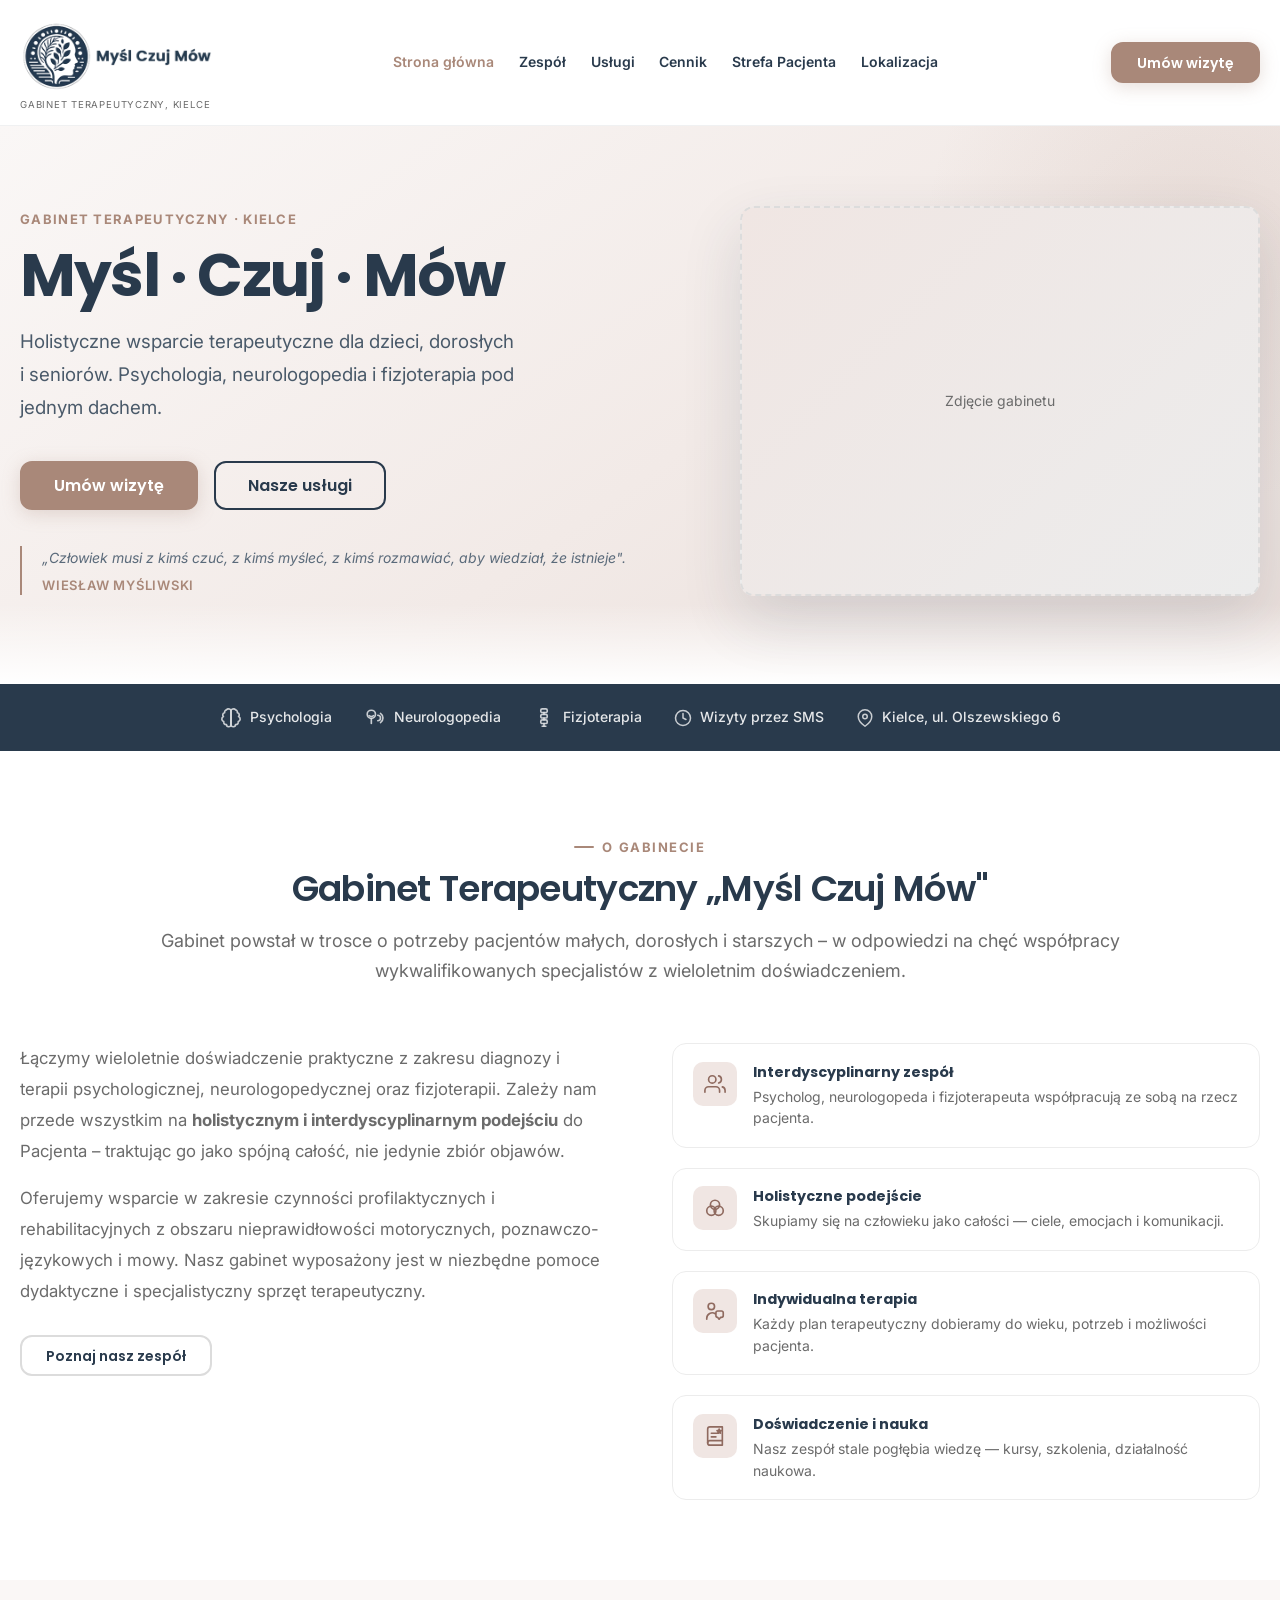
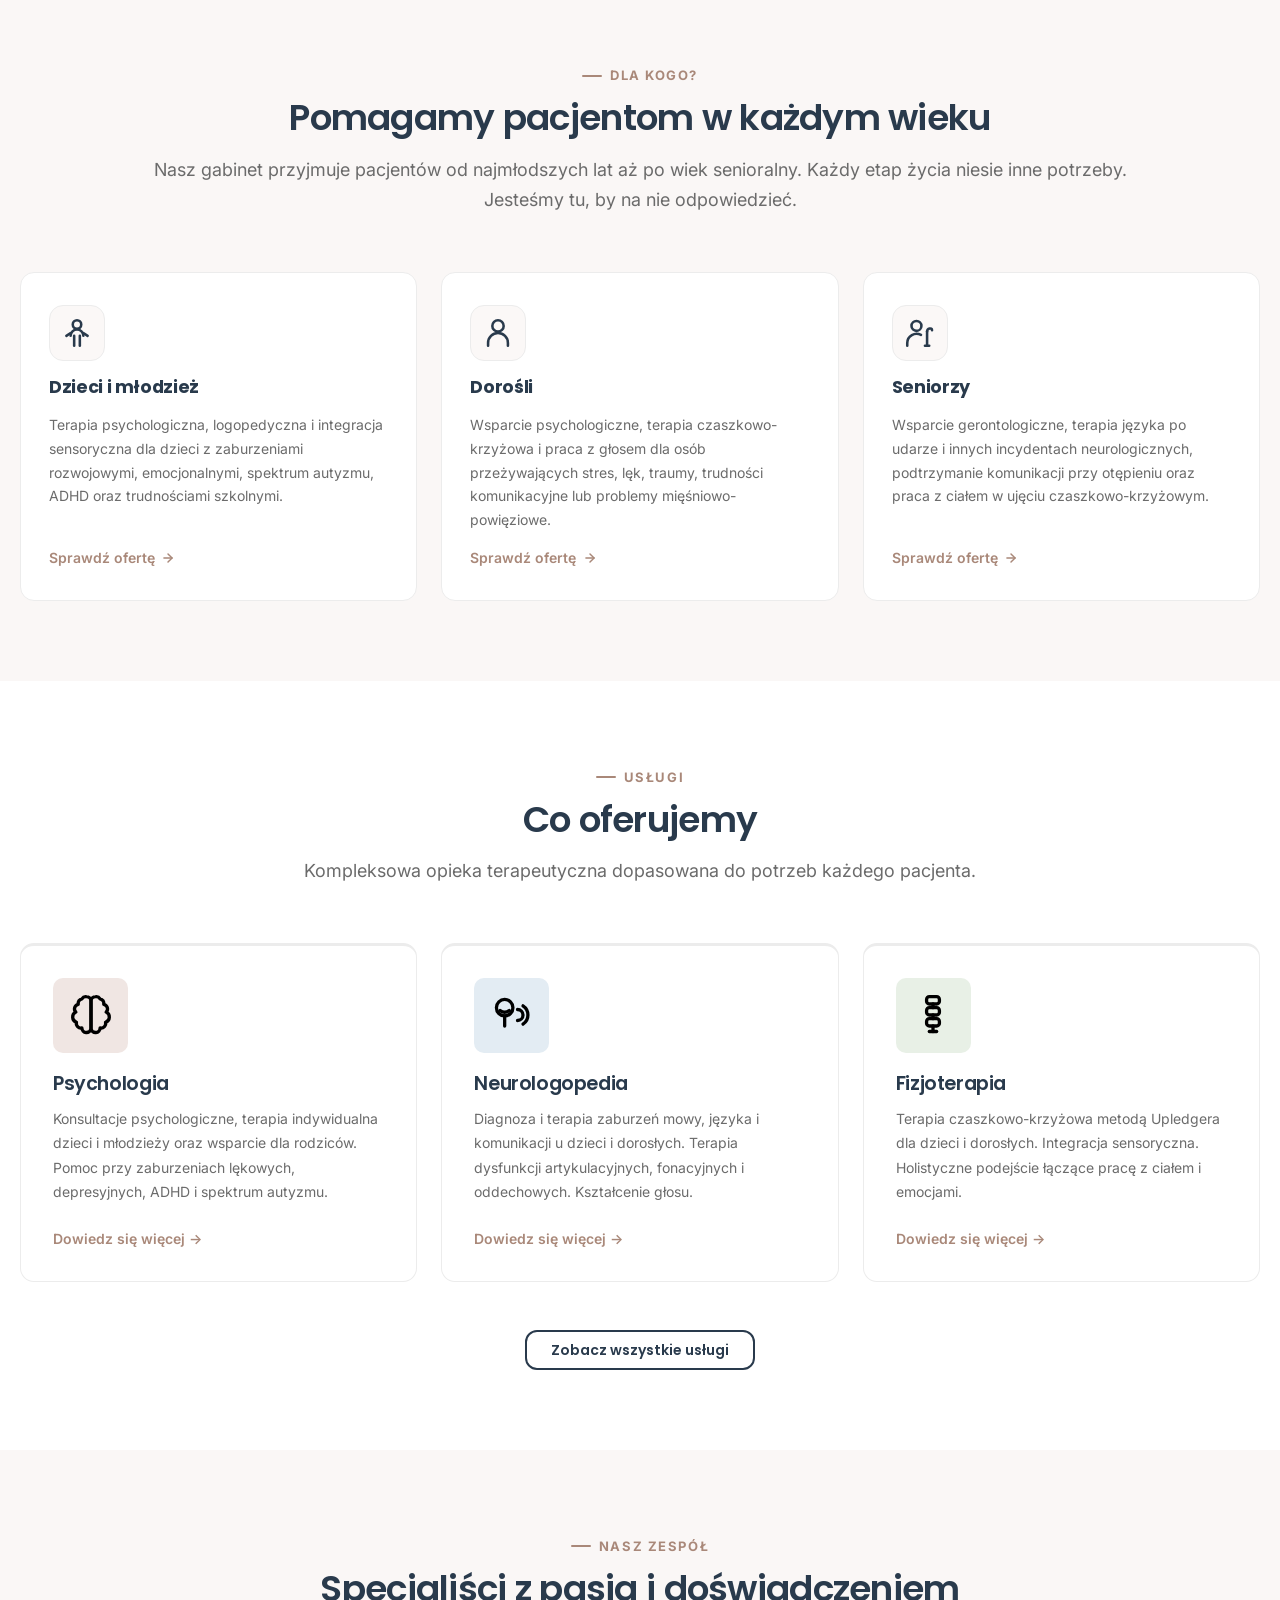
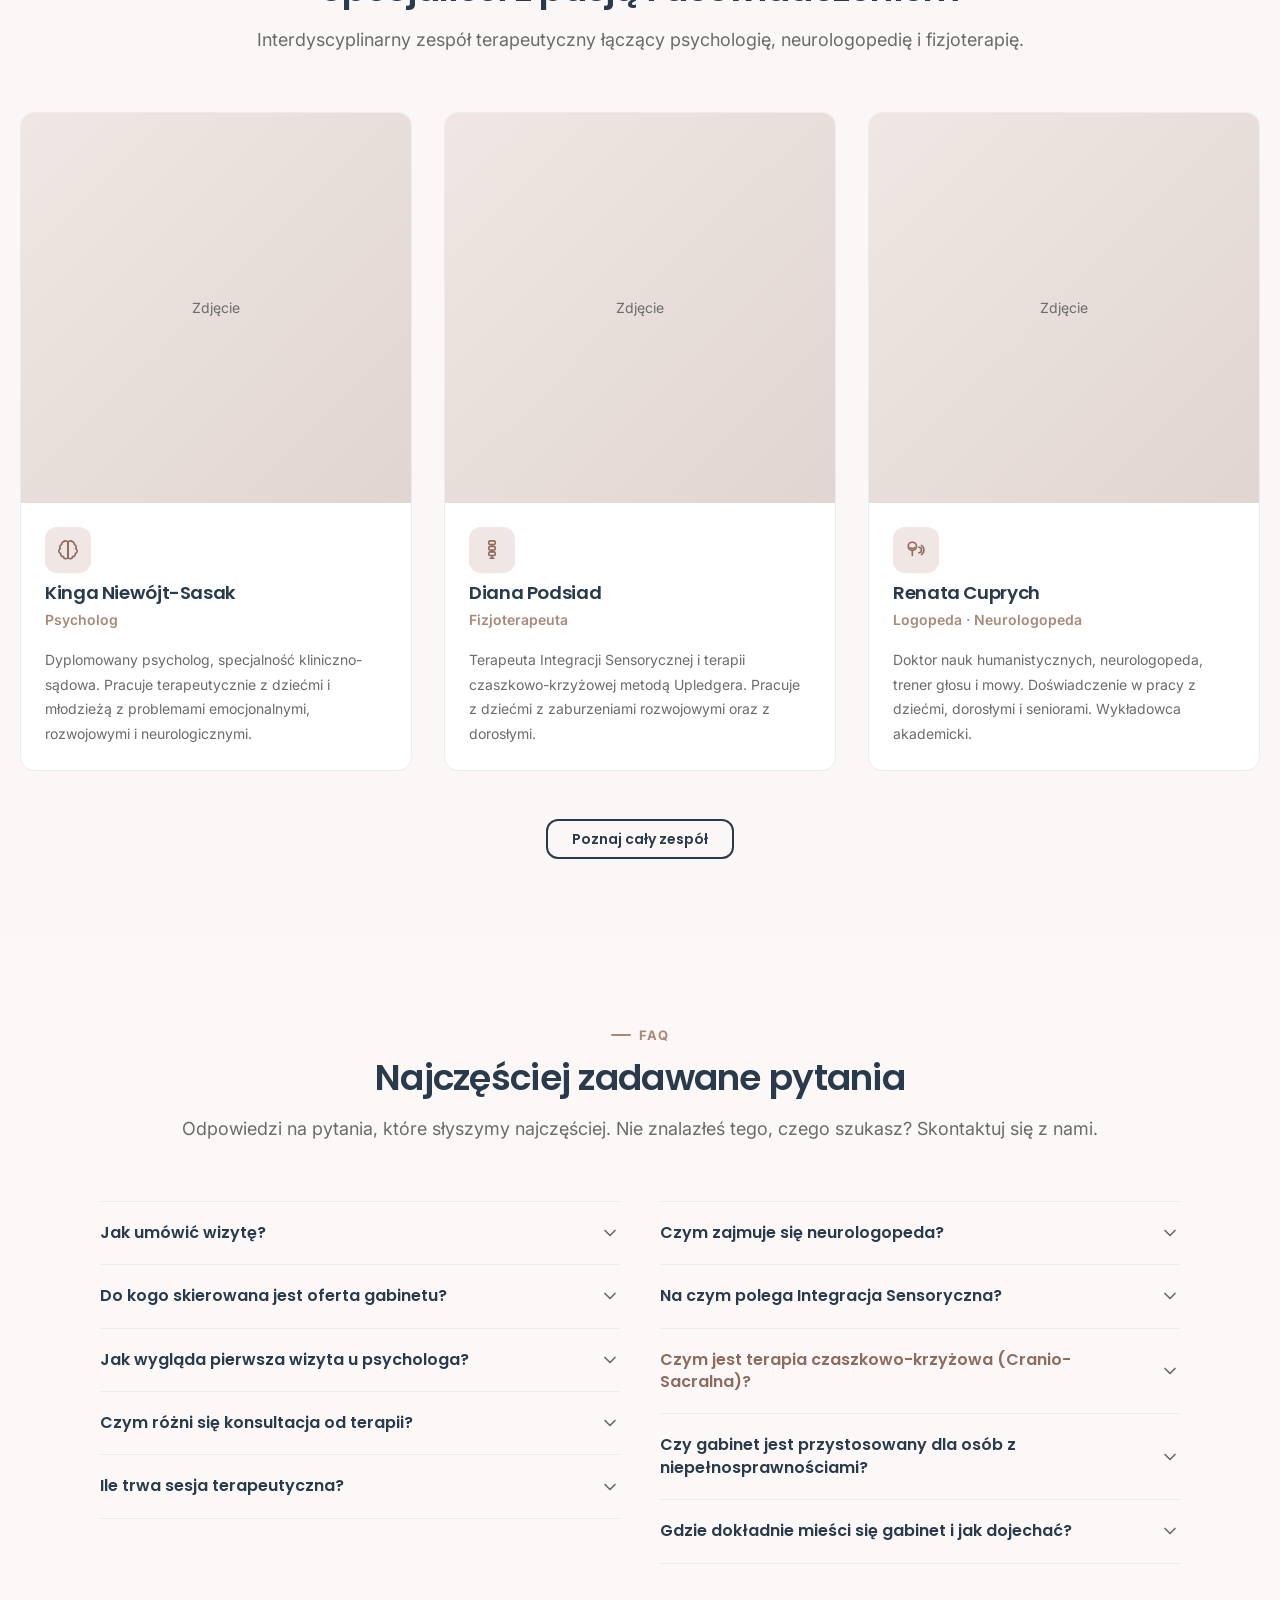
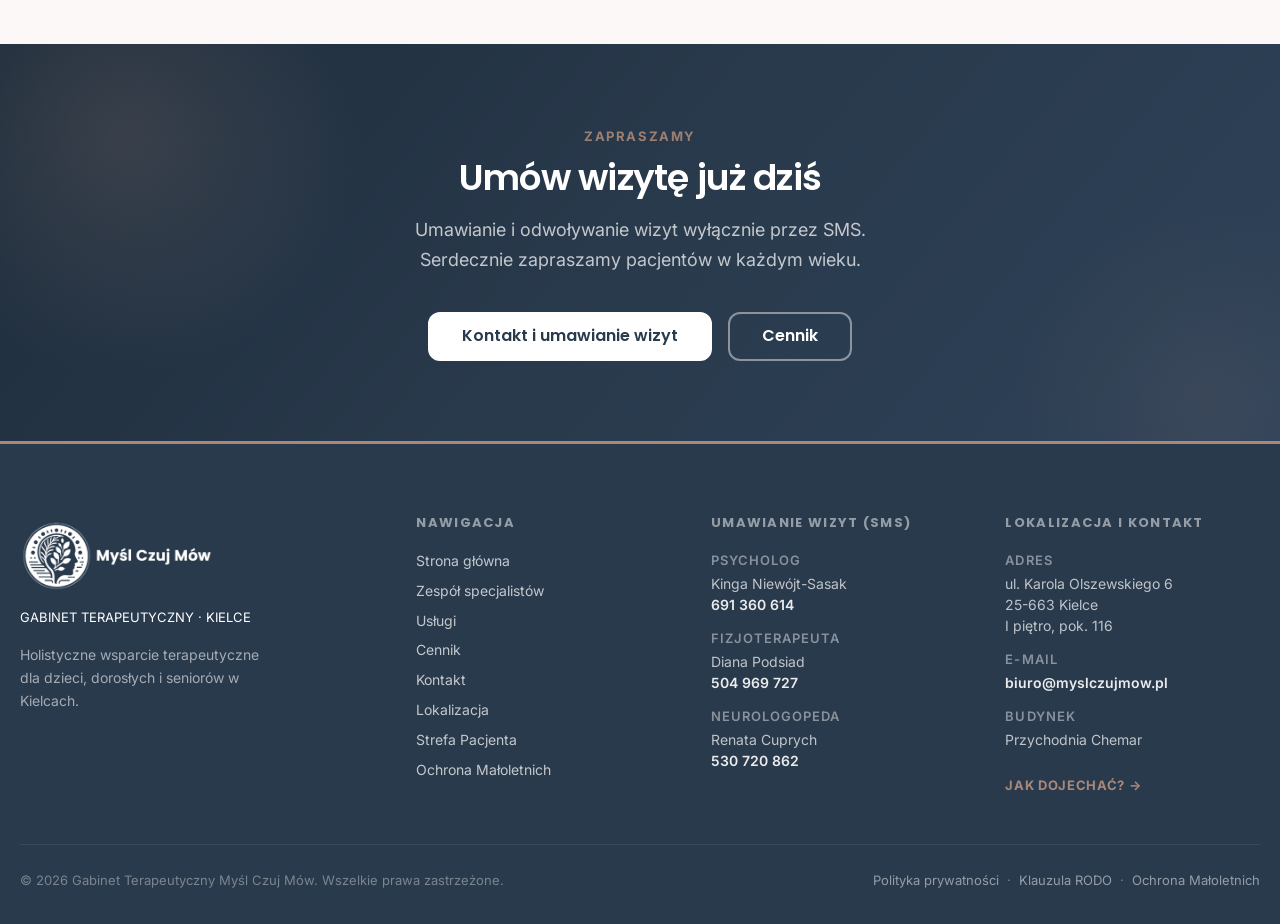
==== commit 59936baf: "faq section added" ====
--- a/index.html
+++ b/index.html
@@ -10,6 +10,94 @@
   <link rel="stylesheet" href="./css/variables.css" />
   <link rel="stylesheet" href="./css/style.css" />
   <link rel="stylesheet" href="./css/utilities.css" />
+  <script type="application/ld+json">
+  {
+    "@context": "https://schema.org",
+    "@type": "FAQPage",
+    "mainEntity": [
+      {
+        "@type": "Question",
+        "name": "Jak umówić wizytę?",
+        "acceptedAnswer": {
+          "@type": "Answer",
+          "text": "Wizyty umawiamy i odwołujemy wyłącznie przez SMS na numery poszczególnych terapeutów: Kinga Niewójt-Sasak (psycholog) — 691 360 614, Diana Podsiad (fizjoterapeuta) — 504 969 727, Renata Cuprych (neurologopeda) — 530 720 862. Nie przyjmujemy rezerwacji telefonicznych ani mailowych."
+        }
+      },
+      {
+        "@type": "Question",
+        "name": "Do kogo skierowana jest oferta gabinetu?",
+        "acceptedAnswer": {
+          "@type": "Answer",
+          "text": "Gabinet przyjmuje pacjentów w każdym wieku — od niemowląt i małych dzieci, przez młodzież i dorosłych, aż po seniorów. Specjalizujemy się m.in. w zaburzeniach rozwojowych, spektrum autyzmu, ADHD, trudnościach komunikacyjnych, zaburzeniach po incydentach neurologicznych oraz wsparciu gerontologicznym."
+        }
+      },
+      {
+        "@type": "Question",
+        "name": "Jak wygląda pierwsza wizyta u psychologa?",
+        "acceptedAnswer": {
+          "@type": "Answer",
+          "text": "Pierwsza wizyta ma charakter konsultacyjny. Obejmuje szczegółowy wywiad z pacjentem lub rodzicem/opiekunem, analizę zgłaszanego problemu oraz wskazówki dotyczące dalszego postępowania. Psycholog proponuje odpowiednie metody terapeutyczne i wspólnie z rodziną ustala plan wsparcia."
+        }
+      },
+      {
+        "@type": "Question",
+        "name": "Czym różni się konsultacja od terapii?",
+        "acceptedAnswer": {
+          "@type": "Answer",
+          "text": "Konsultacja to pierwsze spotkanie diagnostyczne — terapeuta zbiera wywiad, analizuje zgłaszany problem i proponuje plan dalszego działania. Od konsultacji zaczynają wszyscy nowi pacjenci. Terapia to regularny cykl spotkań, podczas których pracuje się nad konkretnymi celami terapeutycznymi dostosowanymi do potrzeb pacjenta."
+        }
+      },
+      {
+        "@type": "Question",
+        "name": "Ile trwa sesja terapeutyczna?",
+        "acceptedAnswer": {
+          "@type": "Answer",
+          "text": "Standardowa sesja terapeutyczna trwa około 50–60 minut. Pierwsza konsultacja może trwać nieco dłużej ze względu na konieczność przeprowadzenia szczegółowego wywiadu."
+        }
+      },
+      {
+        "@type": "Question",
+        "name": "Czym zajmuje się neurologopeda?",
+        "acceptedAnswer": {
+          "@type": "Answer",
+          "text": "Neurologopeda prowadzi terapię mowy i języka dla dzieci, dorosłych i seniorów. Zakres obejmuje m.in. terapię zaburzeń komunikacji po udarze mózgu, wsparcie gerontologiczne, kształcenie głosu, pracę z dziećmi z opóźnionym rozwojem mowy, spektrum autyzmu i zaburzeniami artykulacyjnymi, a także współpracę z aktorami, wokalistami i dubbingowcami."
+        }
+      },
+      {
+        "@type": "Question",
+        "name": "Na czym polega Integracja Sensoryczna?",
+        "acceptedAnswer": {
+          "@type": "Answer",
+          "text": "Integracja Sensoryczna (IS) to terapia skierowana do dzieci z zaburzeniami przetwarzania sensorycznego. Terapia odbywa się w formie specjalnie dobranych ćwiczeń, które wyglądają jak zabawa, a w istocie stymulują prawidłową integrację układu nerwowego."
+        }
+      },
+      {
+        "@type": "Question",
+        "name": "Czym jest terapia czaszkowo-krzyżowa (Cranio-Sacralna)?",
+        "acceptedAnswer": {
+          "@type": "Answer",
+          "text": "Terapia Cranio-Sacralna Upledgera to metoda terapii manualnej opierająca się na bardzo delikatnym dotyku. Terapeuta pracuje m.in. z powięzią, kośćmi czaszki, oponą mózgową, rdzeniem kręgowym i płynem mózgowo-rdzeniowym. Poprzez rozluźnienie struktur łączno-tkankowych redukuje napięcia powodujące problemy zarówno somatyczne, jak i emocjonalne. Metoda wspiera naturalne mechanizmy samouzdrawiania i może być stosowana niezależnie od wieku. Stosuje się ją m.in. przy traumach, lęku, depresji i bezsenności."
+        }
+      },
+      {
+        "@type": "Question",
+        "name": "Czy gabinet jest przystosowany dla osób z niepełnosprawnościami?",
+        "acceptedAnswer": {
+          "@type": "Answer",
+          "text": "Tak. Budynek Przychodni Chemar, w której mieści się gabinet, wyposażony jest w podjazd i windę, co zapewnia dostęp osobom poruszającym się na wózku inwalidzkim lub z ograniczoną mobilnością."
+        }
+      },
+      {
+        "@type": "Question",
+        "name": "Gdzie dokładnie mieści się gabinet i jak dojechać?",
+        "acceptedAnswer": {
+          "@type": "Answer",
+          "text": "Gabinet mieści się w budynku Przychodni Chemar przy ul. Karola Olszewskiego 6 w Kielcach, I piętro, pokój 116."
+        }
+      }
+    ]
+  }
+  </script>
 </head>
 <body>
 
@@ -348,6 +436,150 @@
     </section>
 
     <!-- ══════════════════════════════════════════════
+         FAQ
+    ══════════════════════════════════════════════ -->
+    <section class="section faq-section" id="faq" aria-labelledby="faq-heading">
+      <div class="container">
+        <div class="section-header reveal">
+          <span class="section-header__label">FAQ</span>
+          <h2 class="section-header__title" id="faq-heading">Najczęściej zadawane pytania</h2>
+          <p class="section-header__lead">
+            Odpowiedzi na pytania, które słyszymy najczęściej. Nie znalazłeś tego, czego szukasz? Skontaktuj się z nami.
+          </p>
+        </div>
+
+        <div class="faq-grid reveal">
+
+          <!-- Col 1 -->
+          <div class="faq-col">
+
+            <div class="faq-item">
+              <button class="faq-question" aria-expanded="false" aria-controls="faq-a1">
+                <span>Jak umówić wizytę?</span>
+                <svg class="faq-chevron" xmlns="http://www.w3.org/2000/svg" width="20" height="20" viewBox="0 0 24 24" fill="none" stroke="currentColor" stroke-width="2" stroke-linecap="round" stroke-linejoin="round" aria-hidden="true"><polyline points="6 9 12 15 18 9"/></svg>
+              </button>
+              <div class="faq-answer" id="faq-a1" role="region">
+                <p>Wizyty umawiamy i odwołujemy <strong>wyłącznie przez SMS</strong> na numery poszczególnych terapeutów:</p>
+                <ul>
+                  <li><strong>Kinga Niewójt-Sasak</strong> (psycholog) — <a href="sms:+48691360614">691 360 614</a></li>
+                  <li><strong>Diana Podsiad</strong> (fizjoterapeuta) — <a href="sms:+48504969727">504 969 727</a></li>
+                  <li><strong>Renata Cuprych</strong> (neurologopeda) — <a href="sms:+48530720862">530 720 862</a></li>
+                </ul>
+                <p>Nie przyjmujemy rezerwacji telefonicznych ani mailowych. Z góry dziękujemy za dostosowanie się do tych wytycznych.</p>
+              </div>
+            </div>
+
+            <div class="faq-item">
+              <button class="faq-question" aria-expanded="false" aria-controls="faq-a2">
+                <span>Do kogo skierowana jest oferta gabinetu?</span>
+                <svg class="faq-chevron" xmlns="http://www.w3.org/2000/svg" width="20" height="20" viewBox="0 0 24 24" fill="none" stroke="currentColor" stroke-width="2" stroke-linecap="round" stroke-linejoin="round" aria-hidden="true"><polyline points="6 9 12 15 18 9"/></svg>
+              </button>
+              <div class="faq-answer" id="faq-a2" role="region">
+                <p>Gabinet przyjmuje pacjentów w każdym wieku — od niemowląt i małych dzieci, przez młodzież i dorosłych, aż po seniorów. Specjalizujemy się m.in. w zaburzeniach rozwojowych, spektrum autyzmu, ADHD, trudnościach komunikacyjnych, zaburzeniach po incydentach neurologicznych oraz wsparciu gerontologicznym.</p>
+              </div>
+            </div>
+
+            <div class="faq-item">
+              <button class="faq-question" aria-expanded="false" aria-controls="faq-a3">
+                <span>Jak wygląda pierwsza wizyta u psychologa?</span>
+                <svg class="faq-chevron" xmlns="http://www.w3.org/2000/svg" width="20" height="20" viewBox="0 0 24 24" fill="none" stroke="currentColor" stroke-width="2" stroke-linecap="round" stroke-linejoin="round" aria-hidden="true"><polyline points="6 9 12 15 18 9"/></svg>
+              </button>
+              <div class="faq-answer" id="faq-a3" role="region">
+                <p>Pierwsza wizyta ma charakter konsultacyjny. Obejmuje szczegółowy wywiad z pacjentem lub rodzicem/opiekunem, analizę zgłaszanego problemu oraz wskazówki dotyczące dalszego postępowania. Psycholog proponuje odpowiednie metody terapeutyczne i wspólnie z rodziną ustala plan wsparcia.</p>
+              </div>
+            </div>
+
+            <div class="faq-item">
+              <button class="faq-question" aria-expanded="false" aria-controls="faq-a4">
+                <span>Czym różni się konsultacja od terapii?</span>
+                <svg class="faq-chevron" xmlns="http://www.w3.org/2000/svg" width="20" height="20" viewBox="0 0 24 24" fill="none" stroke="currentColor" stroke-width="2" stroke-linecap="round" stroke-linejoin="round" aria-hidden="true"><polyline points="6 9 12 15 18 9"/></svg>
+              </button>
+              <div class="faq-answer" id="faq-a4" role="region">
+                <p><strong>Konsultacja</strong> to pierwsze spotkanie diagnostyczne — terapeuta zbiera wywiad, analizuje zgłaszany problem i proponuje plan dalszego działania. Od konsultacji zaczynają wszyscy nowi pacjenci.</p>
+                <p><strong>Terapia</strong> to regularny cykl spotkań, podczas których pracuje się nad konkretnymi celami — dostosowanymi do wieku, potrzeb i możliwości pacjenta.</p>
+              </div>
+            </div>
+
+            <div class="faq-item">
+              <button class="faq-question" aria-expanded="false" aria-controls="faq-a5">
+                <span>Ile trwa sesja terapeutyczna?</span>
+                <svg class="faq-chevron" xmlns="http://www.w3.org/2000/svg" width="20" height="20" viewBox="0 0 24 24" fill="none" stroke="currentColor" stroke-width="2" stroke-linecap="round" stroke-linejoin="round" aria-hidden="true"><polyline points="6 9 12 15 18 9"/></svg>
+              </button>
+              <div class="faq-answer" id="faq-a5" role="region">
+                <p>Standardowa sesja terapeutyczna trwa około 50–60 minut. Pierwsza konsultacja może trwać nieco dłużej ze względu na konieczność przeprowadzenia szczegółowego wywiadu.</p>
+              </div>
+            </div>
+
+          </div>
+
+          <!-- Col 2 -->
+          <div class="faq-col">
+
+            <div class="faq-item">
+              <button class="faq-question" aria-expanded="false" aria-controls="faq-a6">
+                <span>Czym zajmuje się neurologopeda?</span>
+                <svg class="faq-chevron" xmlns="http://www.w3.org/2000/svg" width="20" height="20" viewBox="0 0 24 24" fill="none" stroke="currentColor" stroke-width="2" stroke-linecap="round" stroke-linejoin="round" aria-hidden="true"><polyline points="6 9 12 15 18 9"/></svg>
+              </button>
+              <div class="faq-answer" id="faq-a6" role="region">
+                <p>Neurologopeda prowadzi terapię mowy i języka dla dzieci, dorosłych i seniorów. Zakres obejmuje m.in.:</p>
+                <ul>
+                  <li>terapię zaburzeń komunikacji po udarze mózgu i innych incydentach neurologicznych,</li>
+                  <li>wsparcie gerontologiczne — podtrzymanie funkcji języka u seniorów z otępieniem,</li>
+                  <li>kształcenie głosu i terapię fonacyjną,</li>
+                  <li>pracę z dziećmi z opóźnionym rozwojem mowy, spektrum autyzmu i zaburzeniami artykulacyjnymi,</li>
+                  <li>współpracę z aktorami, wokalistami, performerami i dubbingowcami.</li>
+                </ul>
+              </div>
+            </div>
+
+            <div class="faq-item">
+              <button class="faq-question" aria-expanded="false" aria-controls="faq-a7">
+                <span>Na czym polega Integracja Sensoryczna?</span>
+                <svg class="faq-chevron" xmlns="http://www.w3.org/2000/svg" width="20" height="20" viewBox="0 0 24 24" fill="none" stroke="currentColor" stroke-width="2" stroke-linecap="round" stroke-linejoin="round" aria-hidden="true"><polyline points="6 9 12 15 18 9"/></svg>
+              </button>
+              <div class="faq-answer" id="faq-a7" role="region">
+                <p>Integracja Sensoryczna (IS) to terapia skierowana do dzieci z zaburzeniami przetwarzania sensorycznego — czyli takich, które mają trudności z właściwym odbieraniem i interpretowaniem bodźców zmysłowych (dotyk, ruch, równowaga, dźwięk, wzrok). Terapia odbywa się w formie specjalnie dobranych ćwiczeń, które wyglądają jak zabawa, a w istocie stymulują prawidłową integrację układu nerwowego.</p>
+              </div>
+            </div>
+
+            <div class="faq-item faq-item--highlight">
+              <button class="faq-question" aria-expanded="false" aria-controls="faq-a8">
+                <span>Czym jest terapia czaszkowo-krzyżowa (Cranio-Sacralna)?</span>
+                <svg class="faq-chevron" xmlns="http://www.w3.org/2000/svg" width="20" height="20" viewBox="0 0 24 24" fill="none" stroke="currentColor" stroke-width="2" stroke-linecap="round" stroke-linejoin="round" aria-hidden="true"><polyline points="6 9 12 15 18 9"/></svg>
+              </button>
+              <div class="faq-answer" id="faq-a8" role="region">
+                <p>Terapia Cranio-Sacralna Upledgera to metoda terapii manualnej opierająca się na bardzo delikatnym dotyku. Terapeuta pracuje m.in. z powięzią, kośćmi czaszki, oponą mózgową, rdzeniem kręgowym i płynem mózgowo-rdzeniowym. Poprzez rozluźnienie struktur łączno-tkankowych redukuje napięcia powodujące problemy zarówno somatyczne, jak i emocjonalne.</p>
+                <p>Metoda wspiera naturalne mechanizmy samouzdrawiania organizmu i może być stosowana niezależnie od wieku. Stosuje się ją m.in. przy traumach, trudnych doświadczeniach, lęku, depresji i bezsenności — w podejściu zwanym <strong>Uwolnieniem SomatoEmocjonalnym</strong>.</p>
+              </div>
+            </div>
+
+            <div class="faq-item">
+              <button class="faq-question" aria-expanded="false" aria-controls="faq-a9">
+                <span>Czy gabinet jest przystosowany dla osób z niepełnosprawnościami?</span>
+                <svg class="faq-chevron" xmlns="http://www.w3.org/2000/svg" width="20" height="20" viewBox="0 0 24 24" fill="none" stroke="currentColor" stroke-width="2" stroke-linecap="round" stroke-linejoin="round" aria-hidden="true"><polyline points="6 9 12 15 18 9"/></svg>
+              </button>
+              <div class="faq-answer" id="faq-a9" role="region">
+                <p>Tak. Budynek Przychodni Chemar, w której mieści się gabinet, wyposażony jest w podjazd i windę, co zapewnia dostęp osobom poruszającym się na wózku inwalidzkim lub z ograniczoną mobilnością.</p>
+              </div>
+            </div>
+
+            <div class="faq-item">
+              <button class="faq-question" aria-expanded="false" aria-controls="faq-a10">
+                <span>Gdzie dokładnie mieści się gabinet i jak dojechać?</span>
+                <svg class="faq-chevron" xmlns="http://www.w3.org/2000/svg" width="20" height="20" viewBox="0 0 24 24" fill="none" stroke="currentColor" stroke-width="2" stroke-linecap="round" stroke-linejoin="round" aria-hidden="true"><polyline points="6 9 12 15 18 9"/></svg>
+              </button>
+              <div class="faq-answer" id="faq-a10" role="region">
+                <p>Gabinet mieści się w budynku <strong>Przychodni Chemar</strong> przy ul. Karola Olszewskiego 6 w Kielcach (I piętro, pokój 116). Szczegółowe informacje o dojezdzie samochodem, komunikacją miejską oraz parkingiem znajdziesz na stronie <a href="pages/location.html">Lokalizacja</a>.</p>
+              </div>
+            </div>
+
+          </div>
+
+        </div>
+      </div>
+    </section>
+
+    <!-- ══════════════════════════════════════════════
          CTA BAND
     ══════════════════════════════════════════════ -->
     <section class="cta-band" aria-label="Wezwanie do działania">
--- a/css/style.css
+++ b/css/style.css
@@ -2320,3 +2320,134 @@
   opacity: 0.75;
   color: var(--brand-beige);
 }
+
+/* ============================================================
+   FAQ SECTION
+   ============================================================ */
+
+.faq-section { background: var(--surface); }
+
+/* Two-column grid on desktop */
+.faq-grid {
+  display: grid;
+  grid-template-columns: 1fr;
+  gap: 0;
+  max-width: 1080px;
+  margin: 0 auto;
+}
+
+@media (min-width: 900px) {
+  .faq-grid {
+    grid-template-columns: 1fr 1fr;
+    gap: 0 2.5rem;
+    align-items: start;
+  }
+}
+
+.faq-col {
+  display: flex;
+  flex-direction: column;
+}
+
+/* Individual item */
+.faq-item {
+  border-bottom: 1px solid var(--neutral-200);
+}
+
+.faq-item:first-child {
+  border-top: 1px solid var(--neutral-200);
+}
+
+/* On desktop, second column first child should also have a top border */
+@media (min-width: 900px) {
+  .faq-col:last-child .faq-item:first-child {
+    border-top: 1px solid var(--neutral-200);
+  }
+}
+
+/* Highlighted item (cranio-sacral) */
+.faq-item--highlight .faq-question {
+  color: var(--accent-600);
+}
+
+/* Question button */
+.faq-question {
+  width: 100%;
+  display: flex;
+  align-items: center;
+  justify-content: space-between;
+  gap: 1rem;
+  padding: 1.25rem 0;
+  background: none;
+  border: none;
+  cursor: pointer;
+  font-family: var(--font-heading);
+  font-size: 1rem;
+  font-weight: 600;
+  color: var(--brand-navy);
+  text-align: left;
+  line-height: 1.4;
+  transition: color var(--transition-fast) ease;
+}
+
+.faq-question:hover {
+  color: var(--accent);
+}
+
+.faq-question[aria-expanded="true"] {
+  color: var(--accent);
+}
+
+/* Chevron icon */
+.faq-chevron {
+  flex-shrink: 0;
+  color: var(--muted);
+  transition: transform 0.3s ease, color 0.2s ease;
+}
+
+.faq-question[aria-expanded="true"] .faq-chevron {
+  transform: rotate(180deg);
+  color: var(--accent);
+}
+
+/* Answer panel — collapsed by default, animated open */
+.faq-answer {
+  overflow: hidden;
+  max-height: 0;
+  transition: max-height 0.35s ease, padding 0.25s ease;
+}
+
+.faq-answer.open {
+  max-height: 600px; /* large enough for any answer */
+}
+
+.faq-answer p,
+.faq-answer ul {
+  padding-bottom: 1.25rem;
+  font-size: var(--fs-sm);
+  color: var(--muted);
+  line-height: 1.75;
+}
+
+.faq-answer p + p {
+  padding-top: 0;
+  margin-top: -0.5rem;
+}
+
+.faq-answer ul {
+  padding-left: 1.25rem;
+  list-style: disc;
+}
+
+.faq-answer ul li {
+  margin-bottom: 0.35rem;
+}
+
+.faq-answer a {
+  color: var(--accent);
+  font-weight: 600;
+}
+
+.faq-answer a:hover {
+  color: var(--accent-600);
+}
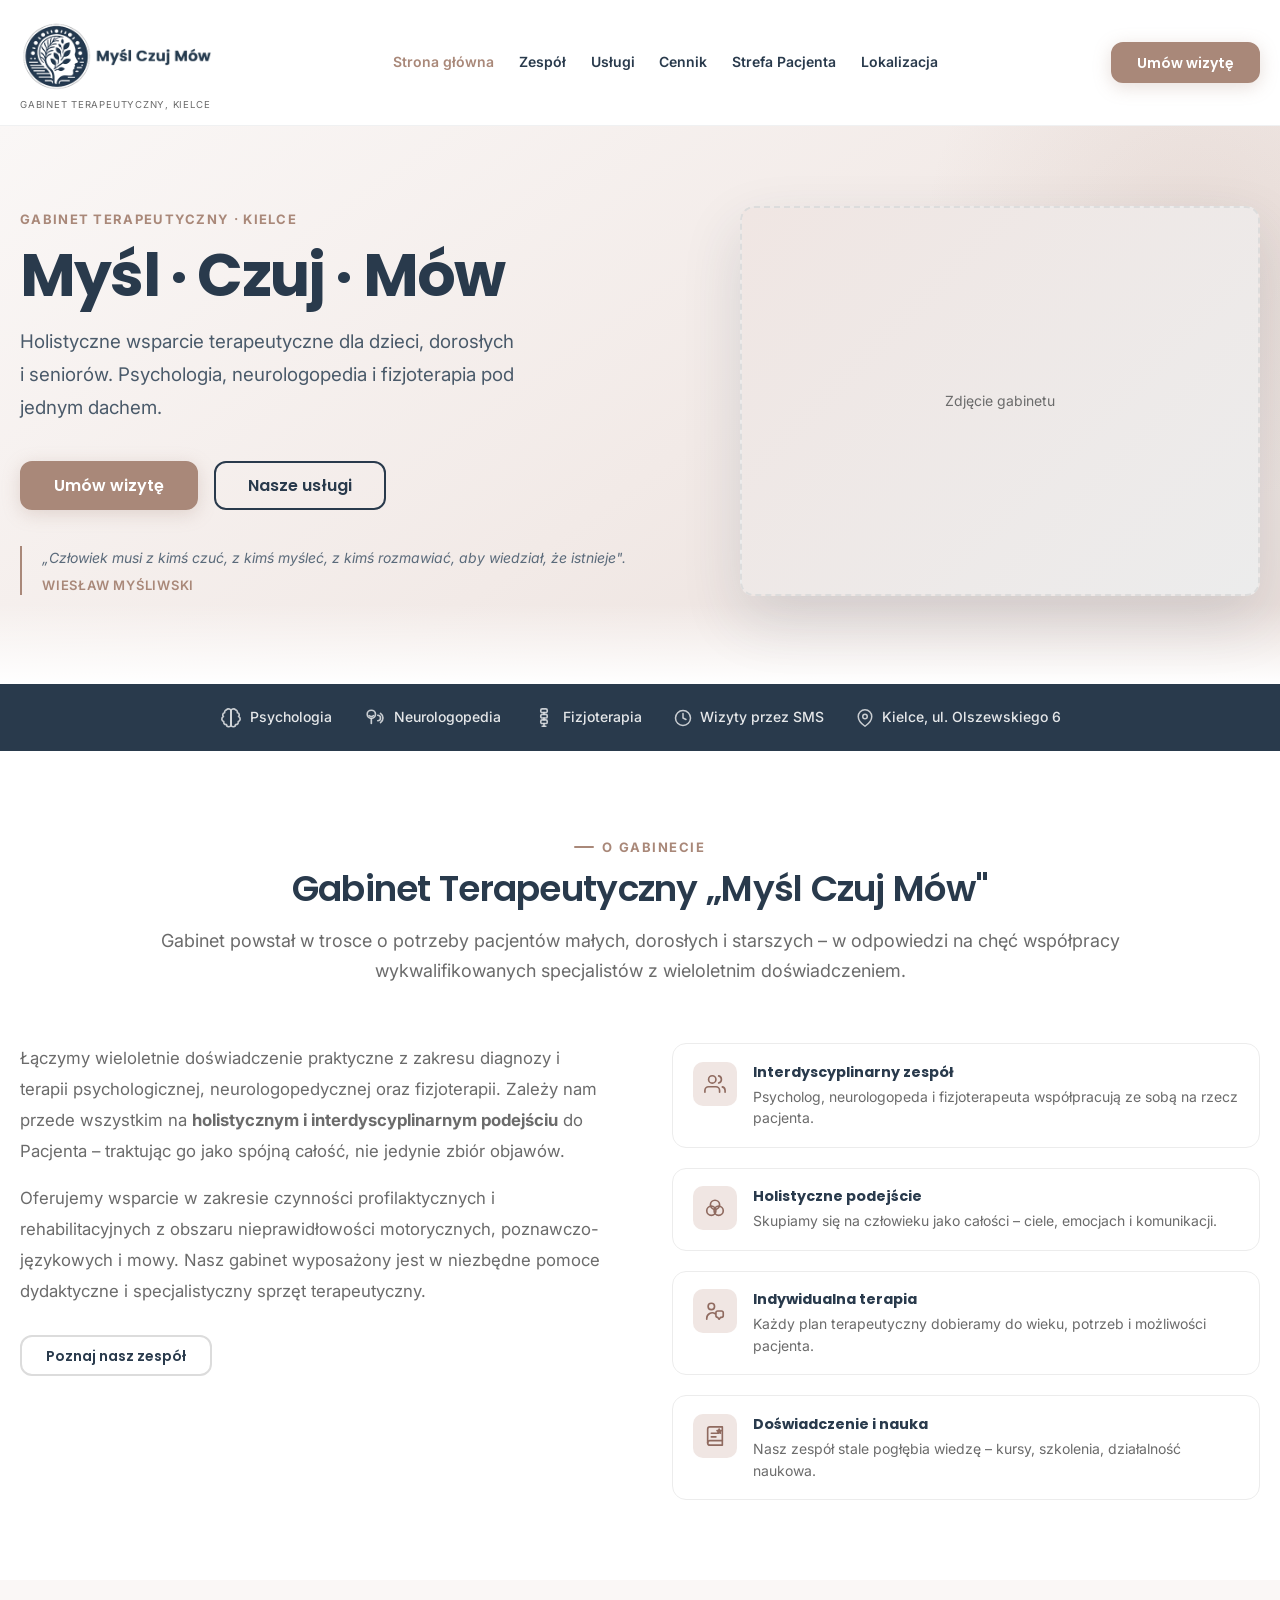
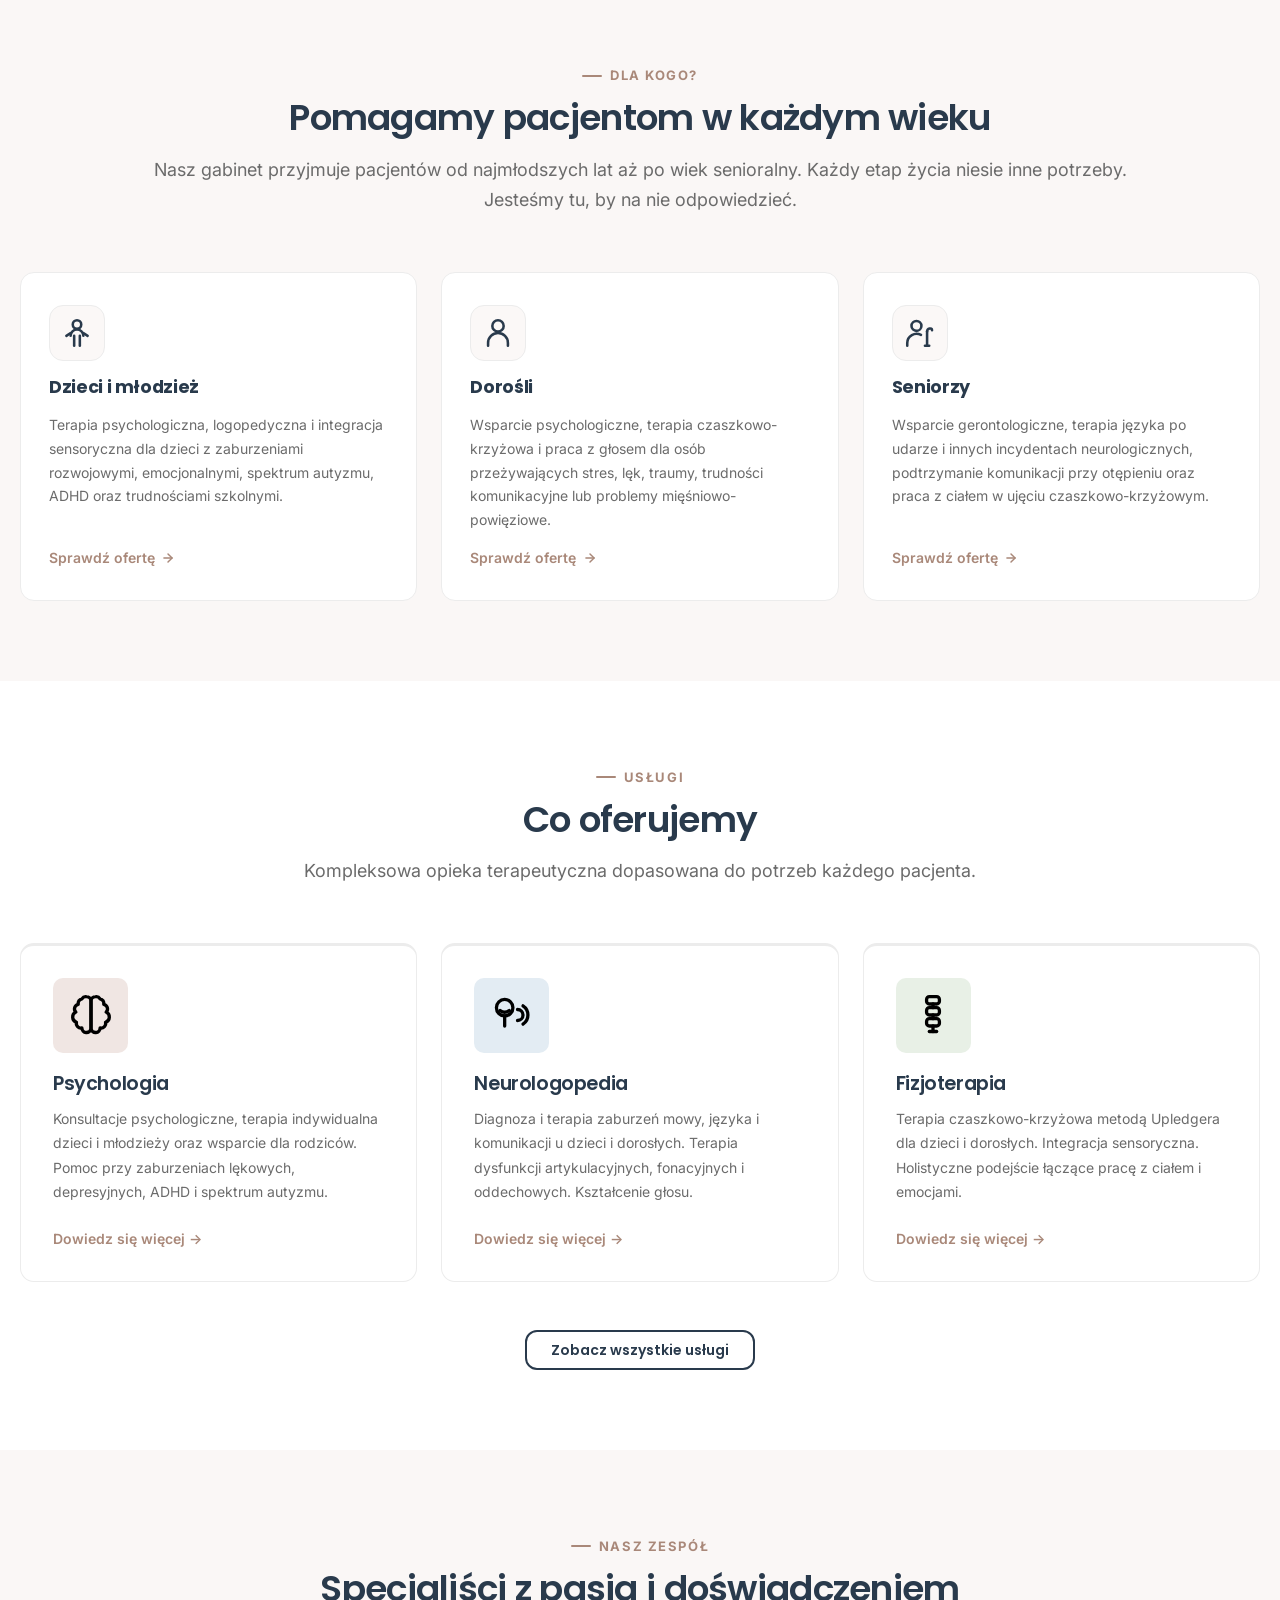
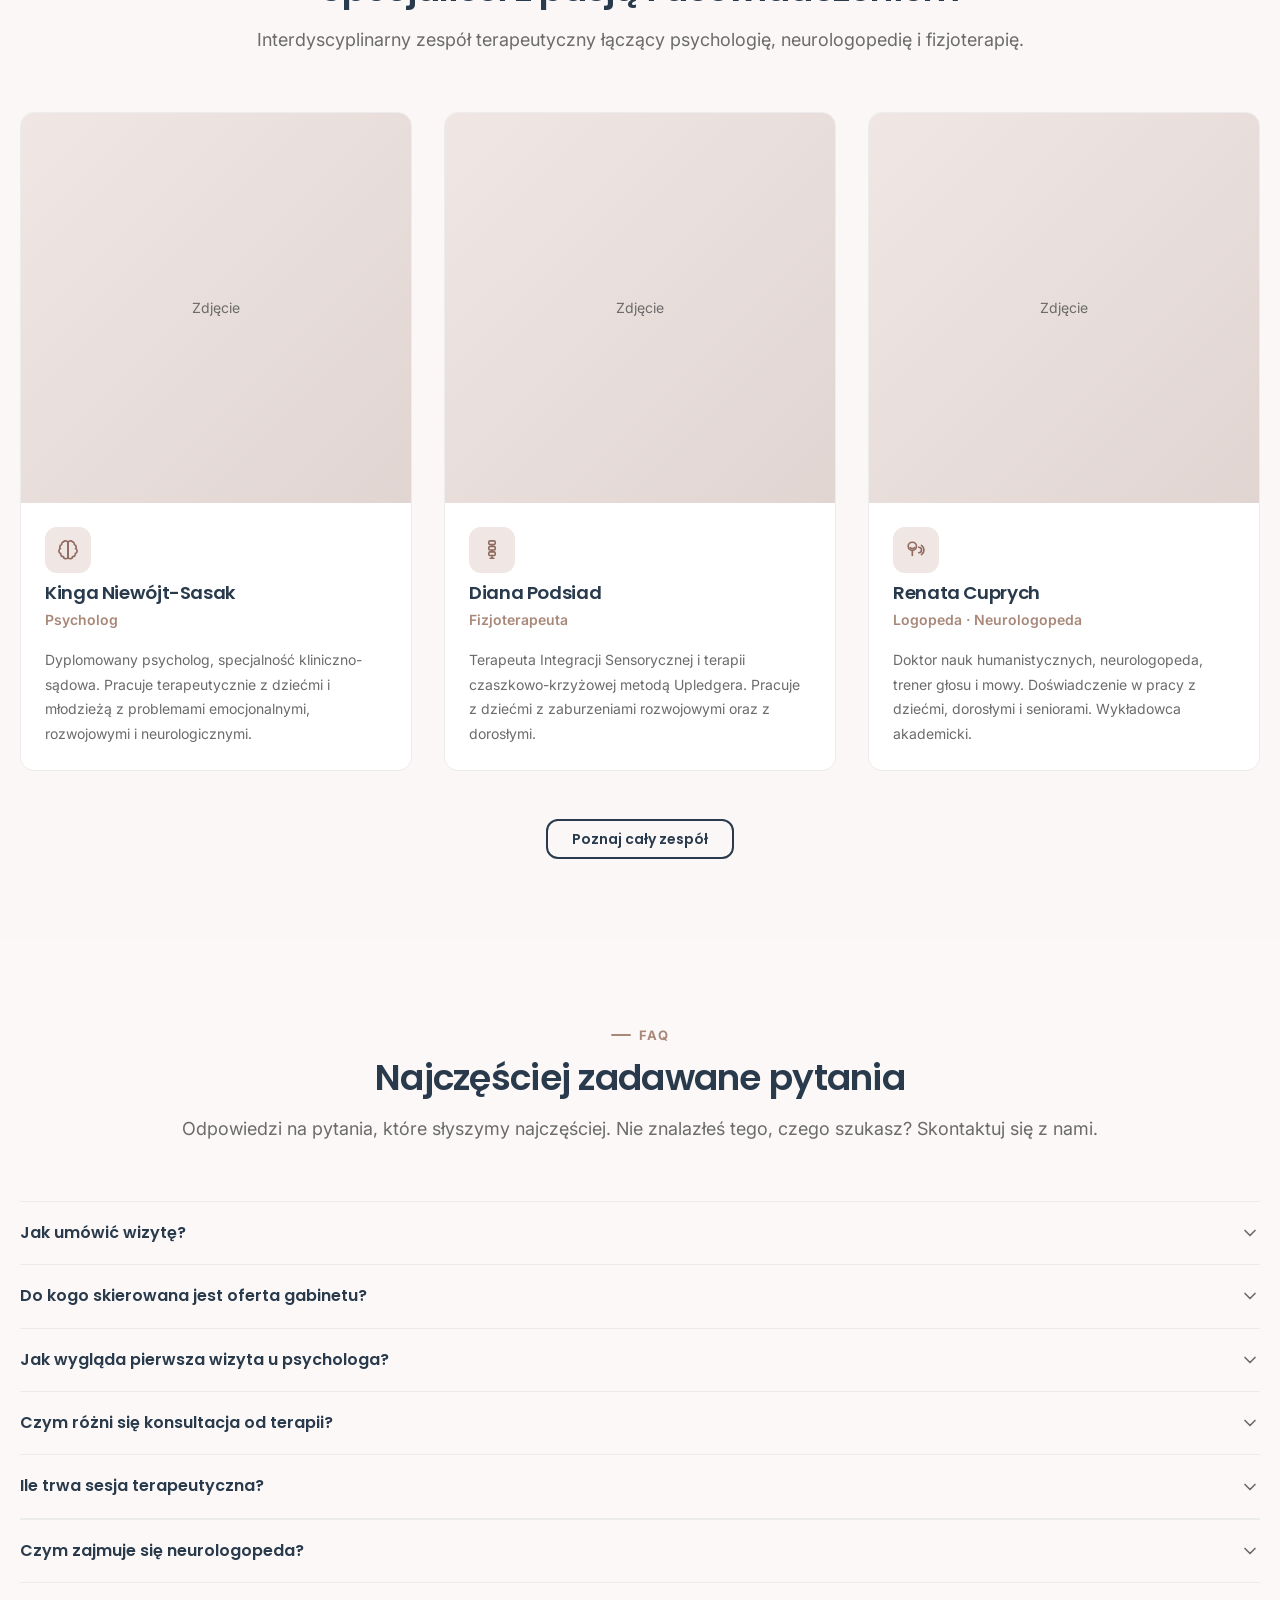
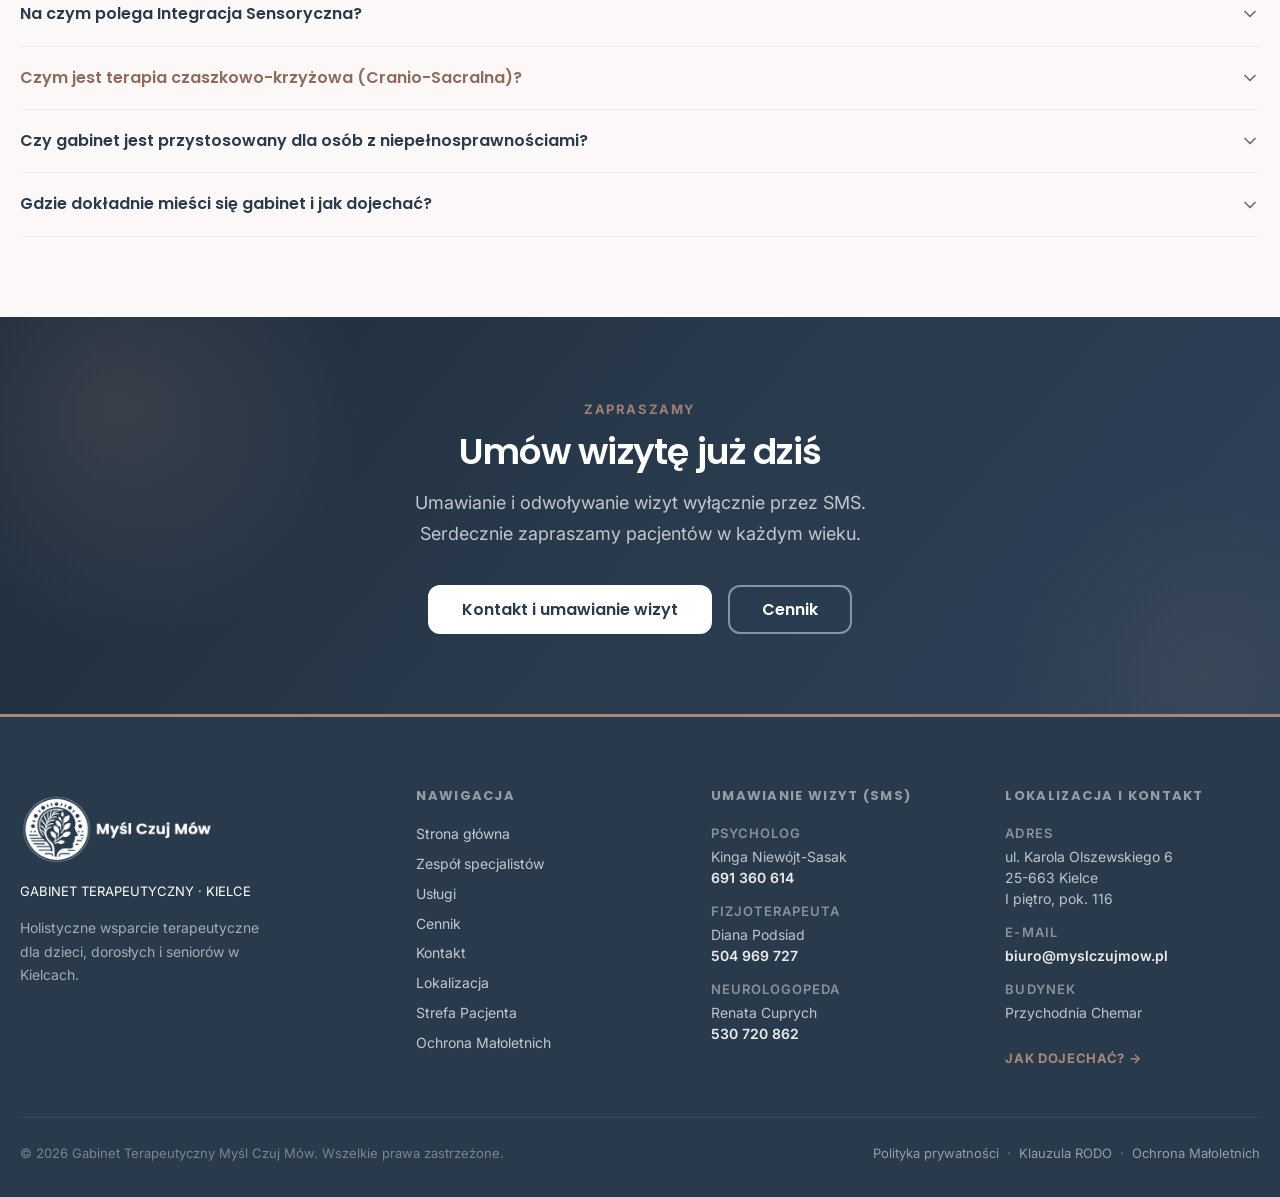
==== commit c1967845: "faq-schema added" ====
--- a/index.html
+++ b/index.html
@@ -216,7 +216,7 @@
               </div>
               <div>
                 <div class="about-pillar__title">Holistyczne podejście</div>
-                <div class="about-pillar__text">Skupiamy się na człowieku jako całości — ciele, emocjach i komunikacji.</div>
+                <div class="about-pillar__text">Skupiamy się na człowieku jako całości – ciele, emocjach i komunikacji.</div>
               </div>
             </div>
             <div class="about-pillar">
@@ -234,7 +234,7 @@
               </div>
               <div>
                 <div class="about-pillar__title">Doświadczenie i nauka</div>
-                <div class="about-pillar__text">Nasz zespół stale pogłębia wiedzę — kursy, szkolenia, działalność naukowa.</div>
+                <div class="about-pillar__text">Nasz zespół stale pogłębia wiedzę – kursy, szkolenia, działalność naukowa.</div>
               </div>
             </div>
           </div>
@@ -461,9 +461,9 @@
               <div class="faq-answer" id="faq-a1" role="region">
                 <p>Wizyty umawiamy i odwołujemy <strong>wyłącznie przez SMS</strong> na numery poszczególnych terapeutów:</p>
                 <ul>
-                  <li><strong>Kinga Niewójt-Sasak</strong> (psycholog) — <a href="sms:+48691360614">691 360 614</a></li>
-                  <li><strong>Diana Podsiad</strong> (fizjoterapeuta) — <a href="sms:+48504969727">504 969 727</a></li>
-                  <li><strong>Renata Cuprych</strong> (neurologopeda) — <a href="sms:+48530720862">530 720 862</a></li>
+                  <li><strong>Kinga Niewójt-Sasak</strong> (psycholog) – <a href="sms:+48691360614">691 360 614</a></li>
+                  <li><strong>Diana Podsiad</strong> (fizjoterapeuta) – <a href="sms:+48504969727">504 969 727</a></li>
+                  <li><strong>Renata Cuprych</strong> (neurologopeda) – <a href="sms:+48530720862">530 720 862</a></li>
                 </ul>
                 <p>Nie przyjmujemy rezerwacji telefonicznych ani mailowych. Z góry dziękujemy za dostosowanie się do tych wytycznych.</p>
               </div>
@@ -475,7 +475,7 @@
                 <svg class="faq-chevron" xmlns="http://www.w3.org/2000/svg" width="20" height="20" viewBox="0 0 24 24" fill="none" stroke="currentColor" stroke-width="2" stroke-linecap="round" stroke-linejoin="round" aria-hidden="true"><polyline points="6 9 12 15 18 9"/></svg>
               </button>
               <div class="faq-answer" id="faq-a2" role="region">
-                <p>Gabinet przyjmuje pacjentów w każdym wieku — od niemowląt i małych dzieci, przez młodzież i dorosłych, aż po seniorów. Specjalizujemy się m.in. w zaburzeniach rozwojowych, spektrum autyzmu, ADHD, trudnościach komunikacyjnych, zaburzeniach po incydentach neurologicznych oraz wsparciu gerontologicznym.</p>
+                <p>Gabinet przyjmuje pacjentów w każdym wieku – od niemowląt i małych dzieci, przez młodzież i dorosłych, aż po seniorów. Specjalizujemy się m.in. w zaburzeniach rozwojowych, spektrum autyzmu, ADHD, trudnościach komunikacyjnych, zaburzeniach po incydentach neurologicznych oraz wsparciu gerontologicznym.</p>
               </div>
             </div>
 
@@ -495,8 +495,8 @@
                 <svg class="faq-chevron" xmlns="http://www.w3.org/2000/svg" width="20" height="20" viewBox="0 0 24 24" fill="none" stroke="currentColor" stroke-width="2" stroke-linecap="round" stroke-linejoin="round" aria-hidden="true"><polyline points="6 9 12 15 18 9"/></svg>
               </button>
               <div class="faq-answer" id="faq-a4" role="region">
-                <p><strong>Konsultacja</strong> to pierwsze spotkanie diagnostyczne — terapeuta zbiera wywiad, analizuje zgłaszany problem i proponuje plan dalszego działania. Od konsultacji zaczynają wszyscy nowi pacjenci.</p>
-                <p><strong>Terapia</strong> to regularny cykl spotkań, podczas których pracuje się nad konkretnymi celami — dostosowanymi do wieku, potrzeb i możliwości pacjenta.</p>
+                <p><strong>Konsultacja</strong> to pierwsze spotkanie diagnostyczne – terapeuta zbiera wywiad, analizuje zgłaszany problem i proponuje plan dalszego działania. Od konsultacji zaczynają wszyscy nowi pacjenci.</p>
+                <p><strong>Terapia</strong> to regularny cykl spotkań, podczas których pracuje się nad konkretnymi celami – dostosowanymi do wieku, potrzeb i możliwości pacjenta.</p>
               </div>
             </div>
 
@@ -524,7 +524,7 @@
                 <p>Neurologopeda prowadzi terapię mowy i języka dla dzieci, dorosłych i seniorów. Zakres obejmuje m.in.:</p>
                 <ul>
                   <li>terapię zaburzeń komunikacji po udarze mózgu i innych incydentach neurologicznych,</li>
-                  <li>wsparcie gerontologiczne — podtrzymanie funkcji języka u seniorów z otępieniem,</li>
+                  <li>wsparcie gerontologiczne – podtrzymanie funkcji języka u seniorów z otępieniem,</li>
                   <li>kształcenie głosu i terapię fonacyjną,</li>
                   <li>pracę z dziećmi z opóźnionym rozwojem mowy, spektrum autyzmu i zaburzeniami artykulacyjnymi,</li>
                   <li>współpracę z aktorami, wokalistami, performerami i dubbingowcami.</li>
@@ -538,7 +538,7 @@
                 <svg class="faq-chevron" xmlns="http://www.w3.org/2000/svg" width="20" height="20" viewBox="0 0 24 24" fill="none" stroke="currentColor" stroke-width="2" stroke-linecap="round" stroke-linejoin="round" aria-hidden="true"><polyline points="6 9 12 15 18 9"/></svg>
               </button>
               <div class="faq-answer" id="faq-a7" role="region">
-                <p>Integracja Sensoryczna (IS) to terapia skierowana do dzieci z zaburzeniami przetwarzania sensorycznego — czyli takich, które mają trudności z właściwym odbieraniem i interpretowaniem bodźców zmysłowych (dotyk, ruch, równowaga, dźwięk, wzrok). Terapia odbywa się w formie specjalnie dobranych ćwiczeń, które wyglądają jak zabawa, a w istocie stymulują prawidłową integrację układu nerwowego.</p>
+                <p>Integracja Sensoryczna (IS) to terapia skierowana do dzieci z zaburzeniami przetwarzania sensorycznego – czyli takich, które mają trudności z właściwym odbieraniem i interpretowaniem bodźców zmysłowych (dotyk, ruch, równowaga, dźwięk, wzrok). Terapia odbywa się w formie specjalnie dobranych ćwiczeń, które wyglądają jak zabawa, a w istocie stymulują prawidłową integrację układu nerwowego.</p>
               </div>
             </div>
 
@@ -549,7 +549,7 @@
               </button>
               <div class="faq-answer" id="faq-a8" role="region">
                 <p>Terapia Cranio-Sacralna Upledgera to metoda terapii manualnej opierająca się na bardzo delikatnym dotyku. Terapeuta pracuje m.in. z powięzią, kośćmi czaszki, oponą mózgową, rdzeniem kręgowym i płynem mózgowo-rdzeniowym. Poprzez rozluźnienie struktur łączno-tkankowych redukuje napięcia powodujące problemy zarówno somatyczne, jak i emocjonalne.</p>
-                <p>Metoda wspiera naturalne mechanizmy samouzdrawiania organizmu i może być stosowana niezależnie od wieku. Stosuje się ją m.in. przy traumach, trudnych doświadczeniach, lęku, depresji i bezsenności — w podejściu zwanym <strong>Uwolnieniem SomatoEmocjonalnym</strong>.</p>
+                <p>Metoda wspiera naturalne mechanizmy samouzdrawiania organizmu i może być stosowana niezależnie od wieku. Stosuje się ją m.in. przy traumach, trudnych doświadczeniach, lęku, depresji i bezsenności – w podejściu zwanym <strong>Uwolnieniem SomatoEmocjonalnym</strong>.</p>
               </div>
             </div>
 
--- a/css/style.css
+++ b/css/style.css
@@ -2327,26 +2327,13 @@
 
 .faq-section { background: var(--surface); }
 
-/* Two-column grid on desktop */
+/* Single column list */
 .faq-grid {
-  display: grid;
-  grid-template-columns: 1fr;
-  gap: 0;
-  max-width: 1080px;
-  margin: 0 auto;
-}
-
-@media (min-width: 900px) {
-  .faq-grid {
-    grid-template-columns: 1fr 1fr;
-    gap: 0 2.5rem;
-    align-items: start;
-  }
+  display: block;
 }
 
 .faq-col {
-  display: flex;
-  flex-direction: column;
+  display: contents;
 }
 
 /* Individual item */
@@ -2356,13 +2343,6 @@
 
 .faq-item:first-child {
   border-top: 1px solid var(--neutral-200);
-}
-
-/* On desktop, second column first child should also have a top border */
-@media (min-width: 900px) {
-  .faq-col:last-child .faq-item:first-child {
-    border-top: 1px solid var(--neutral-200);
-  }
 }
 
 /* Highlighted item (cranio-sacral) */
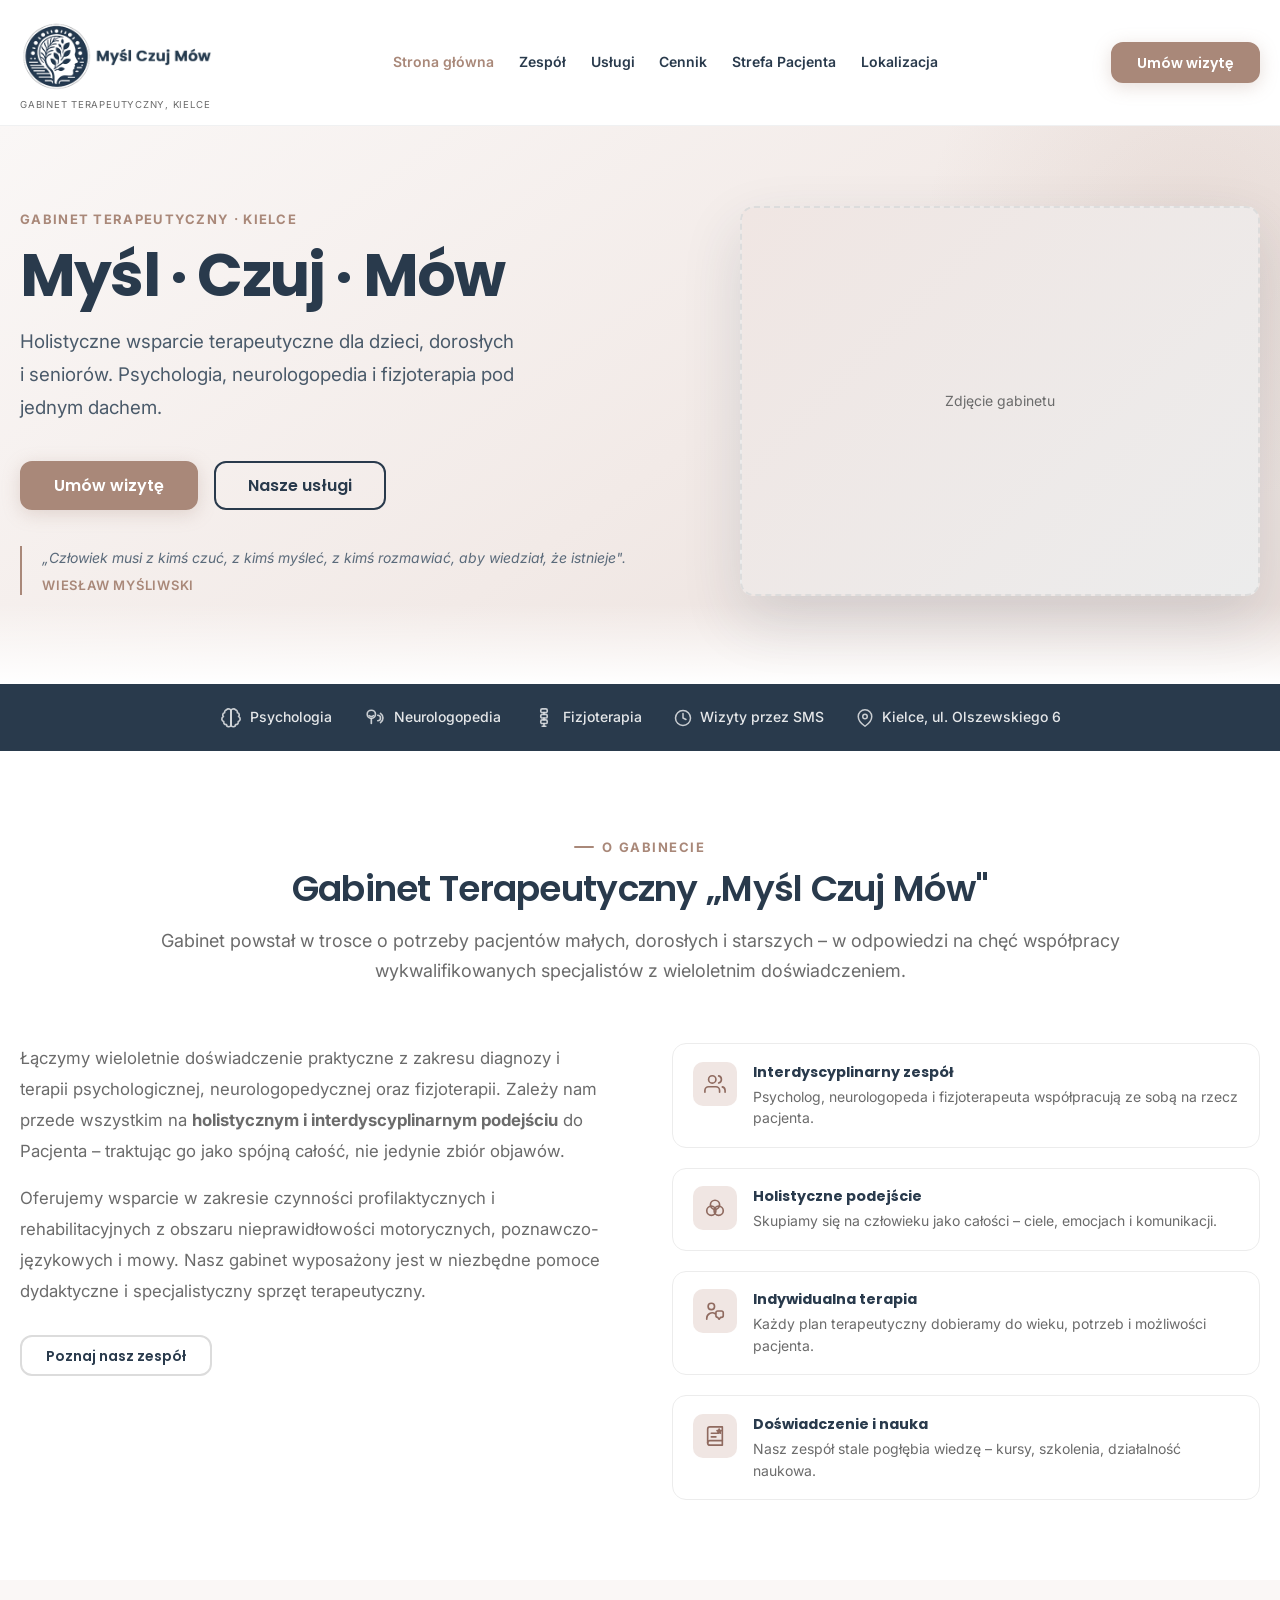
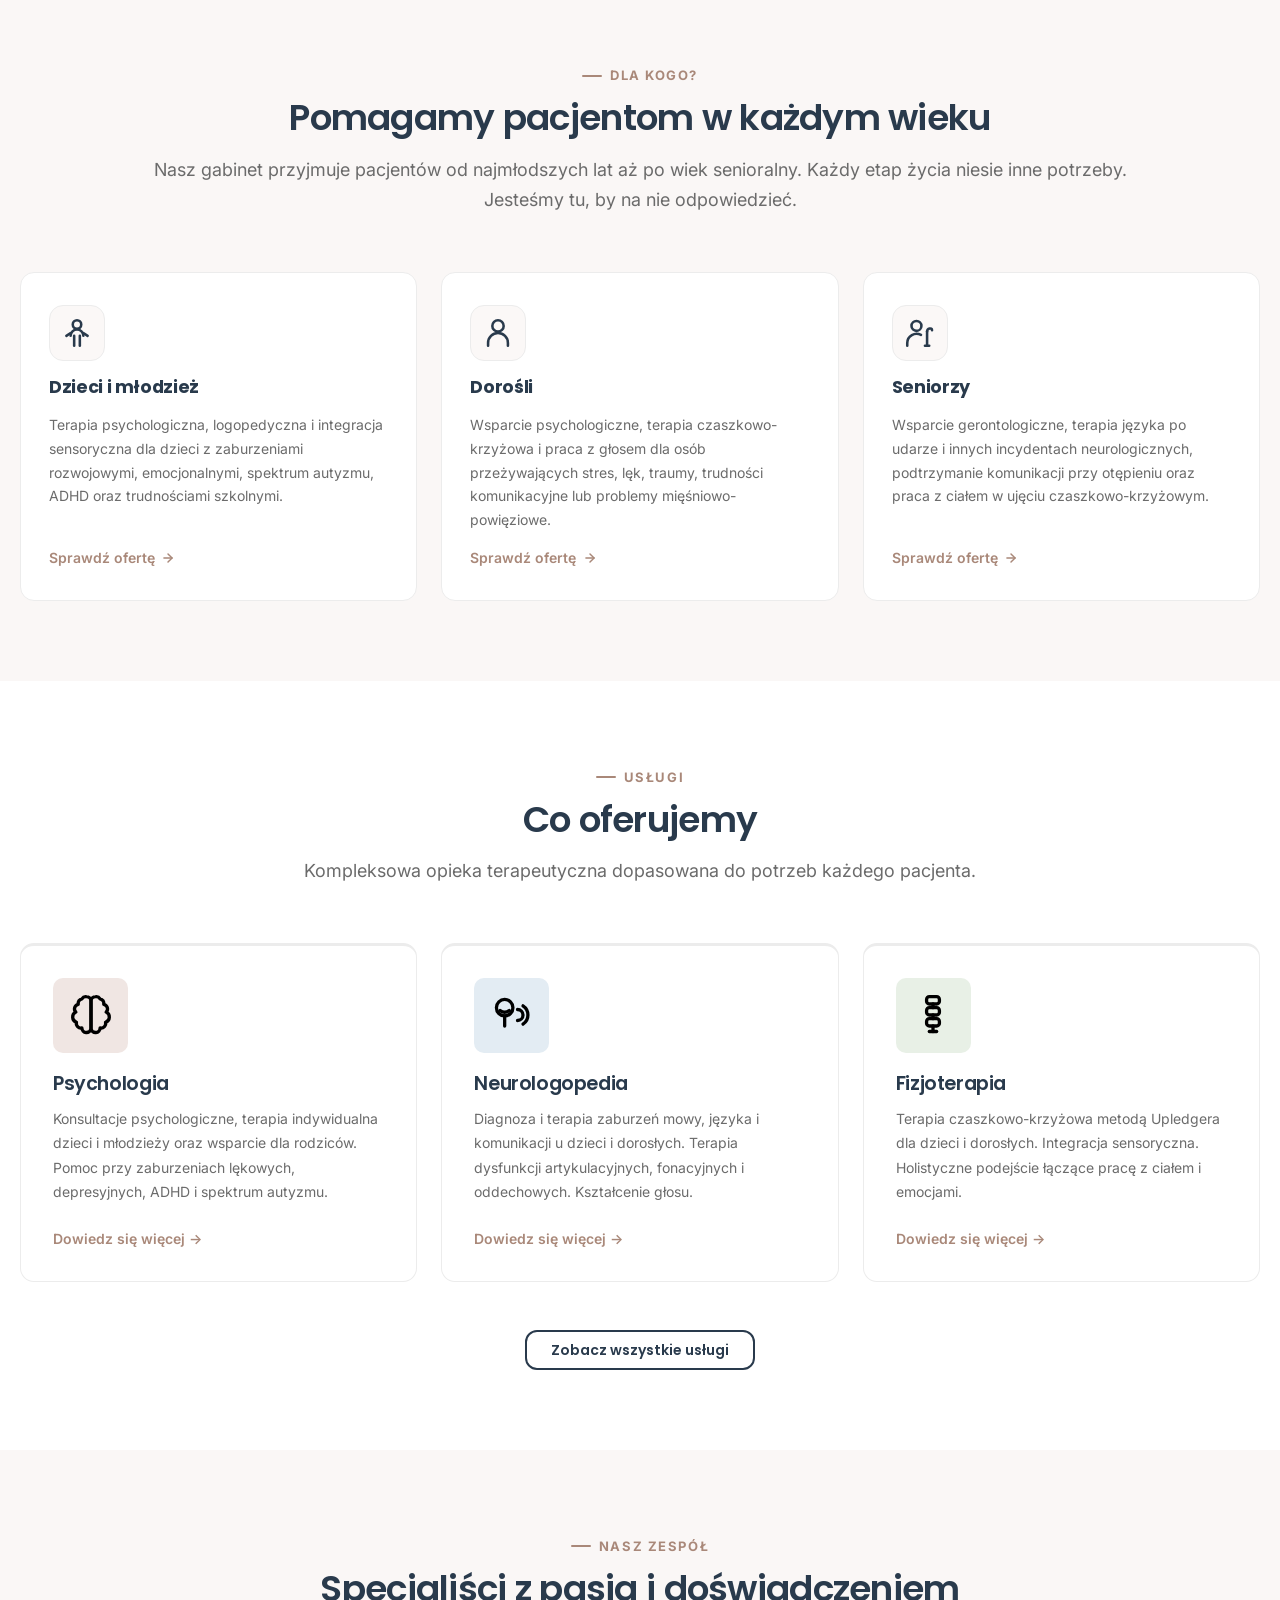
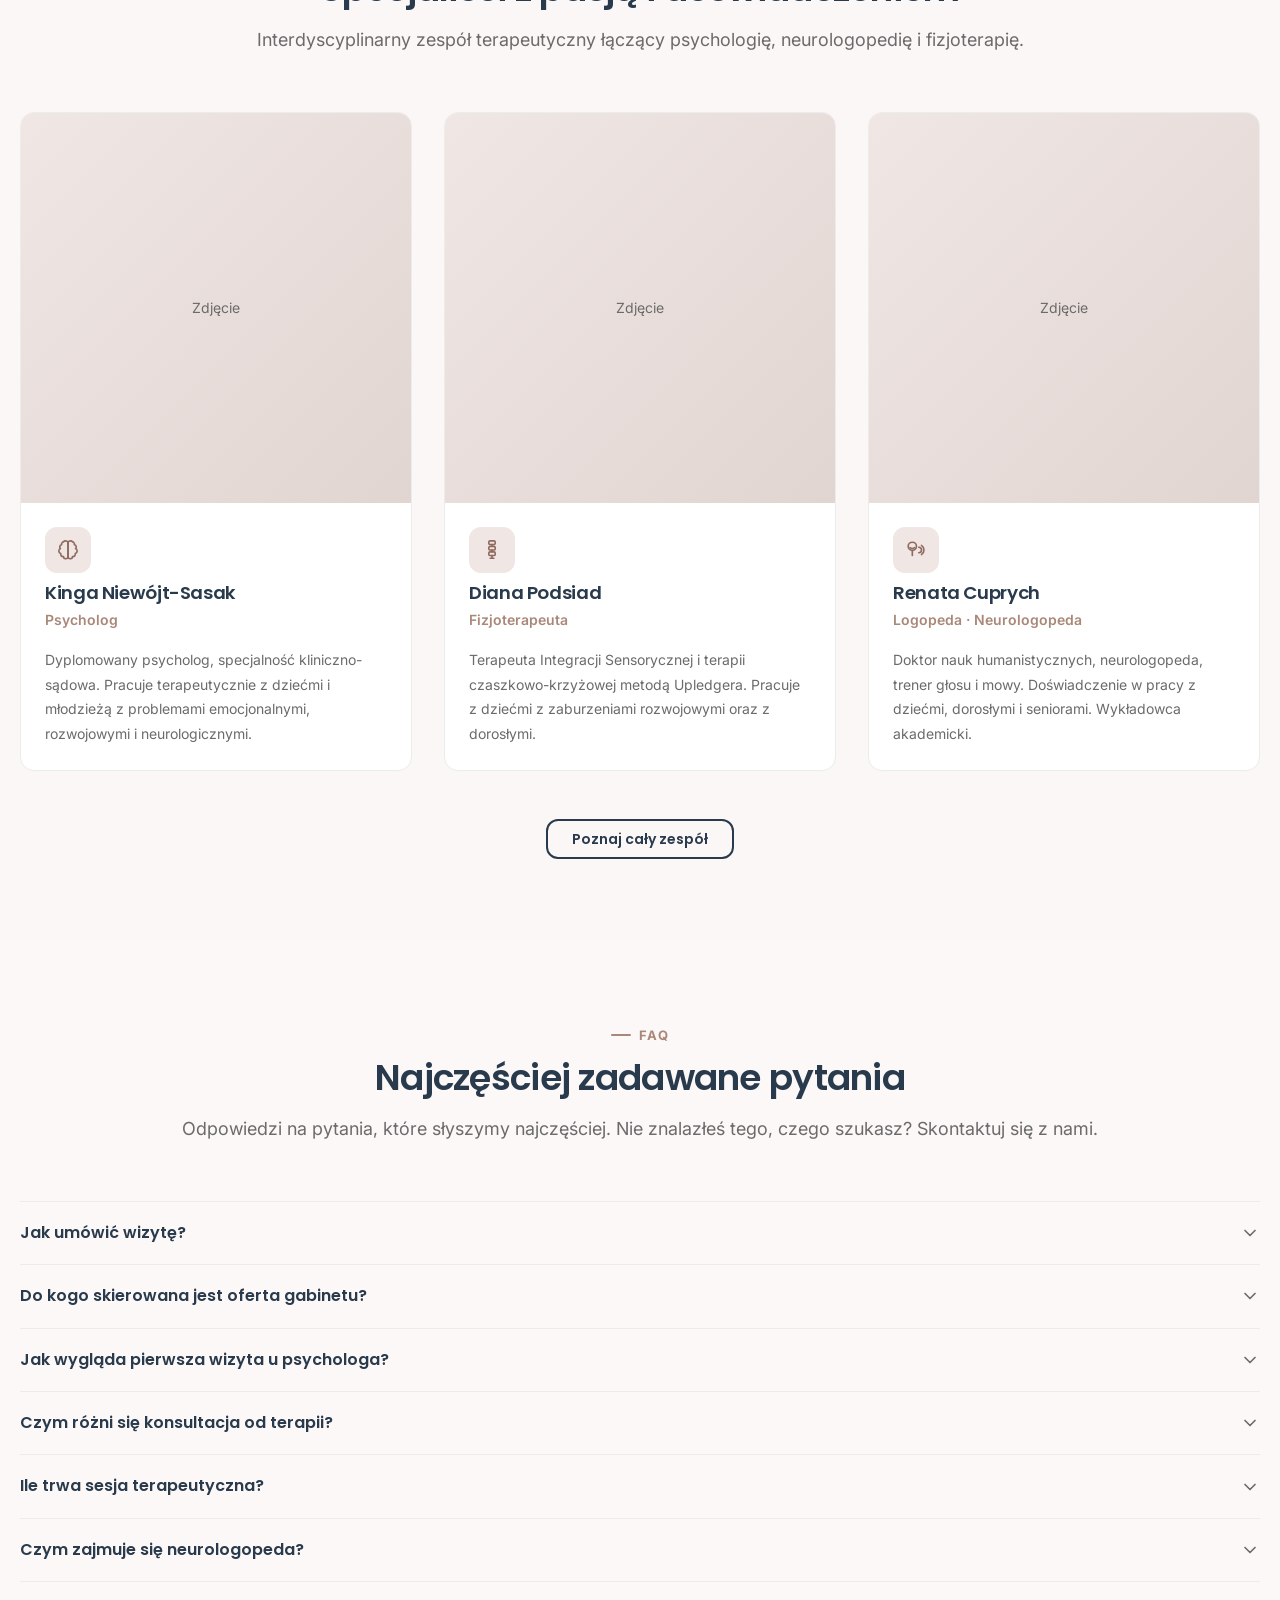
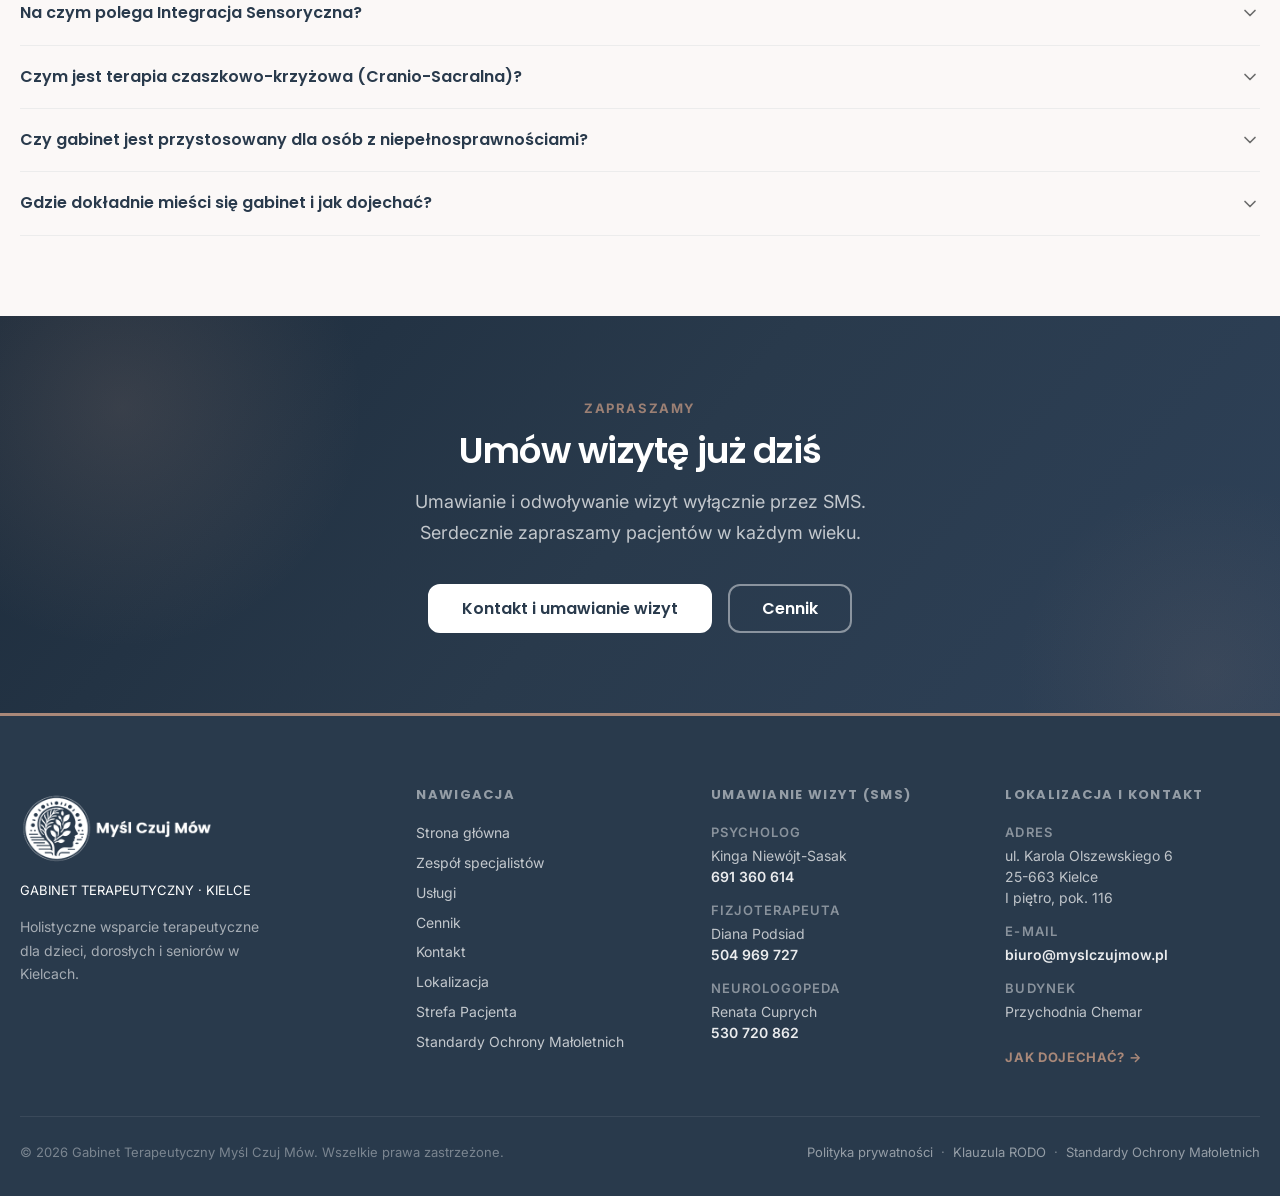
==== commit 106826ff: "slight uncluttering of files" ====
--- a/index.html
+++ b/index.html
@@ -542,7 +542,7 @@
               </div>
             </div>
 
-            <div class="faq-item faq-item--highlight">
+            <div class="faq-item">
               <button class="faq-question" aria-expanded="false" aria-controls="faq-a8">
                 <span>Czym jest terapia czaszkowo-krzyżowa (Cranio-Sacralna)?</span>
                 <svg class="faq-chevron" xmlns="http://www.w3.org/2000/svg" width="20" height="20" viewBox="0 0 24 24" fill="none" stroke="currentColor" stroke-width="2" stroke-linecap="round" stroke-linejoin="round" aria-hidden="true"><polyline points="6 9 12 15 18 9"/></svg>
--- a/css/style.css
+++ b/css/style.css
@@ -1371,8 +1371,7 @@
 }
 
 /* ============================================================
-   DESIGN POLISH & REFINEMENTS
-   Layered overrides that give the site more character
+   DESIGN REFINEMENTS
    ============================================================ */
 
 /* ── Logo image in header ── */
@@ -1572,7 +1571,7 @@
   box-shadow: 0 8px 32px rgba(41, 58, 76, 0.08);
 }
 
-/* ── Forms: slightly warmer input background ── */
+/* ── Forms── */
 .input, .select, .textarea {
   background: #fdfcfc;
   border-radius: 10px;
@@ -1692,7 +1691,7 @@
   .svc-layout--reverse .svc-content { order: 1; }
 }
 
-/* ── Aside (specialist sidebar) ── */
+/* ── Aside ── */
 .svc-aside {
   display: flex;
   flex-direction: column;
@@ -1810,7 +1809,7 @@
   opacity: 0.7;
 }
 
-/* Service list — clean rows with left check */
+/* Service list */
 .svc-list {
   list-style: none;
   margin: 0;
@@ -1873,7 +1872,7 @@
   border-color: var(--accent);
 }
 
-/* Callout block (e.g. cranio-sacral explanation) */
+/* Callout block */
 .svc-callout {
   padding: 1.5rem 1.75rem;
   background: linear-gradient(135deg, var(--surface) 0%, #fdf4f1 100%);
@@ -1993,7 +1992,7 @@
   line-height: 1.55;
 }
 
-/* ── Audience cards (Dla kogo?) ── */
+/* ── Audience cards ── */
 .audience-grid {
   display: grid;
   grid-template-columns: 1fr;
@@ -2069,7 +2068,7 @@
   color: var(--accent-600);
 }
 
-/* ── Team card: specialty icon badge ── */
+/* ── Team card ── */
 .team-card__spec-icon {
   display: inline-flex;
   align-items: center;
@@ -2086,7 +2085,7 @@
    SERVICES PAGE refinement
    ============================================================ */
 
-/* ── Zakres usług: upgraded list rows ── */
+/* ── Zakres usług ── */
 .svc-list {
   gap: 0;
   border: 1px solid var(--neutral-200);
@@ -2110,7 +2109,7 @@
 
 .svc-list li:hover { background: var(--surface); }
 
-/* Replace complex data-URI checkmark with a clean accent dash */
+/* Clean accent dash */
 .svc-list li::before {
   content: '';
   width: 3px;
@@ -2120,7 +2119,6 @@
   background: none;
   border: none;
   background-image: none;
-  /* Use a clean left accent line instead */
   width: 2px;
   min-width: 2px;
   height: 100%;
@@ -2167,7 +2165,7 @@
 }
 
 /* ============================================================
-   MOBILE RESPONSIVE POLISH
+   MOBILE RESPONSIVE
    ============================================================ */
 
 /* ── 1. Header: shrink logo, hide redundant CTA, ensure breathing room ── */
@@ -2276,8 +2274,7 @@
   }
 }
 
-/* Footer: 2-column micro-grid on mid-size phones (480–767px)
-   Brand spans full width; the 3 content cols fill 2+1 rows naturally */
+/* Footer: 2-column micro-grid on mid-size phones */
 @media (min-width: 480px) and (max-width: 767px) {
   .footer-grid {
     grid-template-columns: 1fr 1fr;
@@ -2345,9 +2342,9 @@
   border-top: 1px solid var(--neutral-200);
 }
 
-/* Highlighted item (cranio-sacral) */
-.faq-item--highlight .faq-question {
-  color: var(--accent-600);
+/* Second column's first item already has a border-bottom from the item above it */
+.faq-col + .faq-col .faq-item:first-child {
+  border-top: none;
 }
 
 /* Question button */
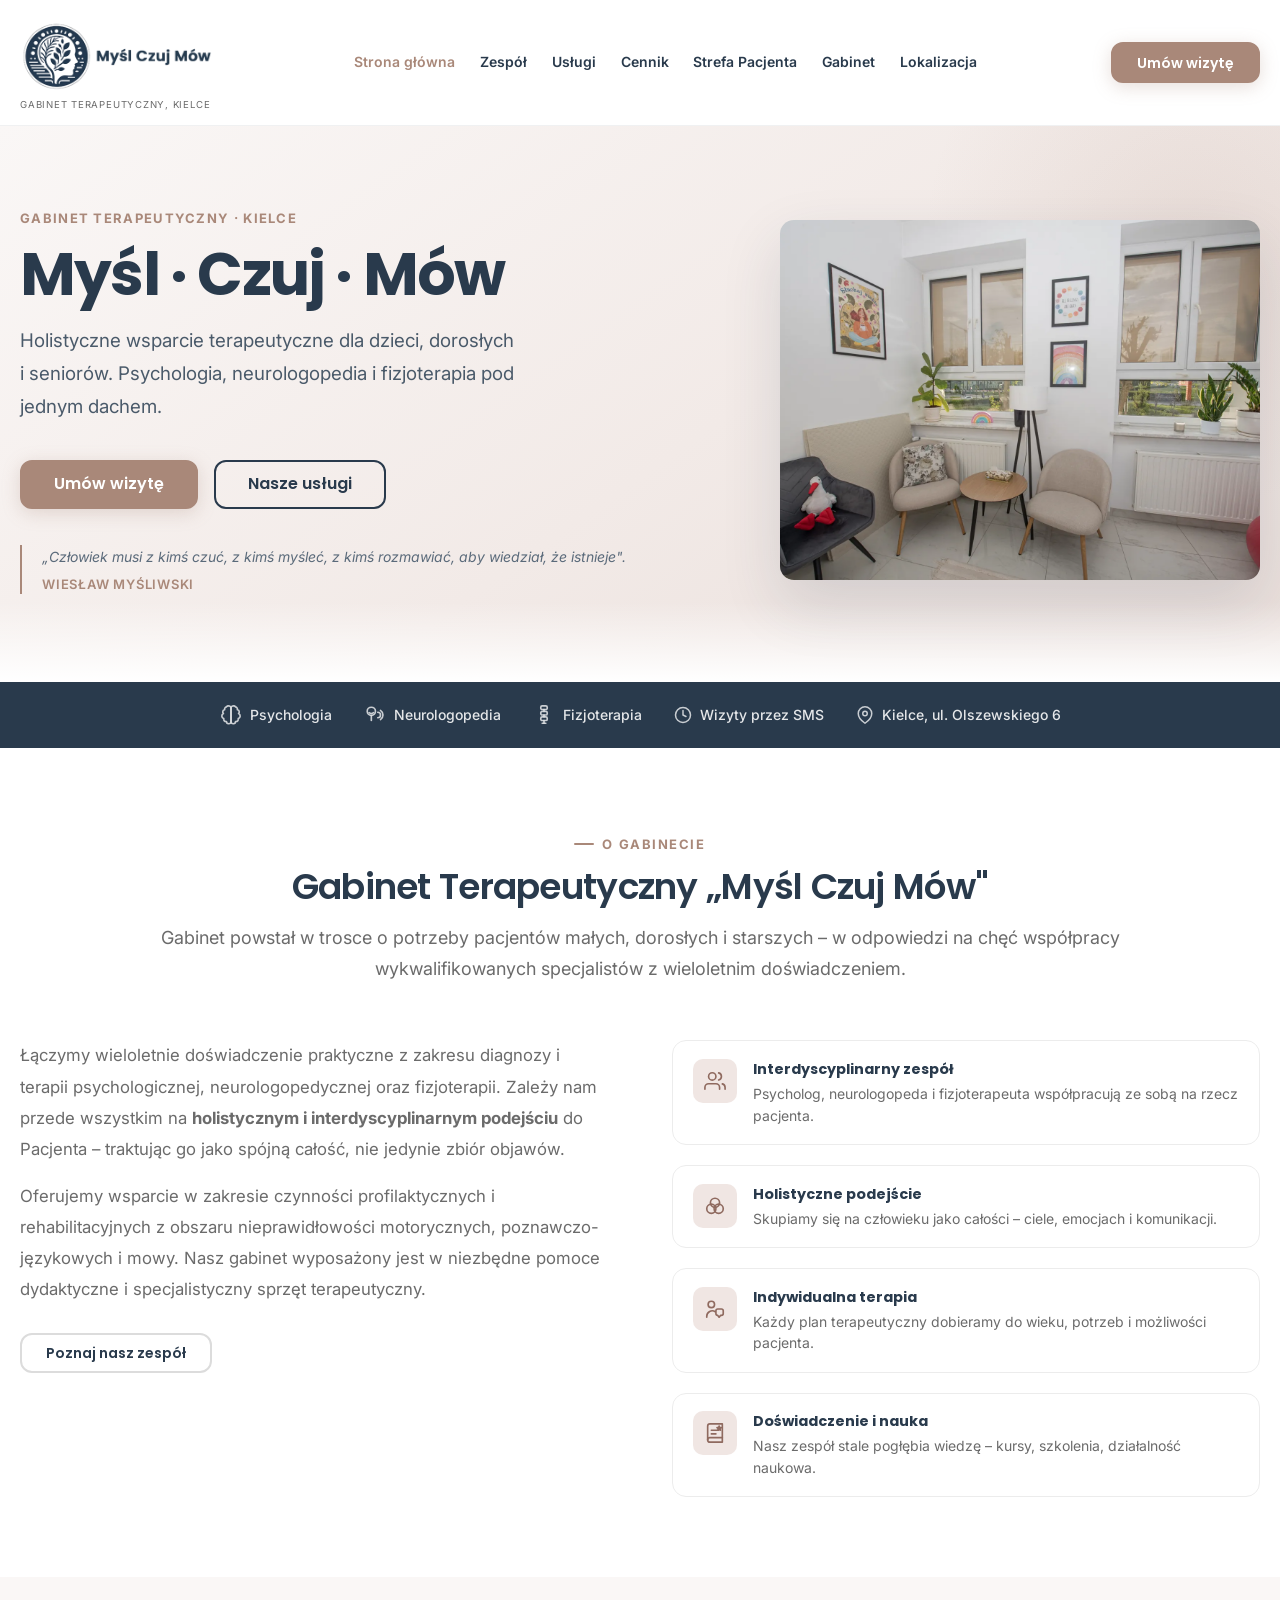
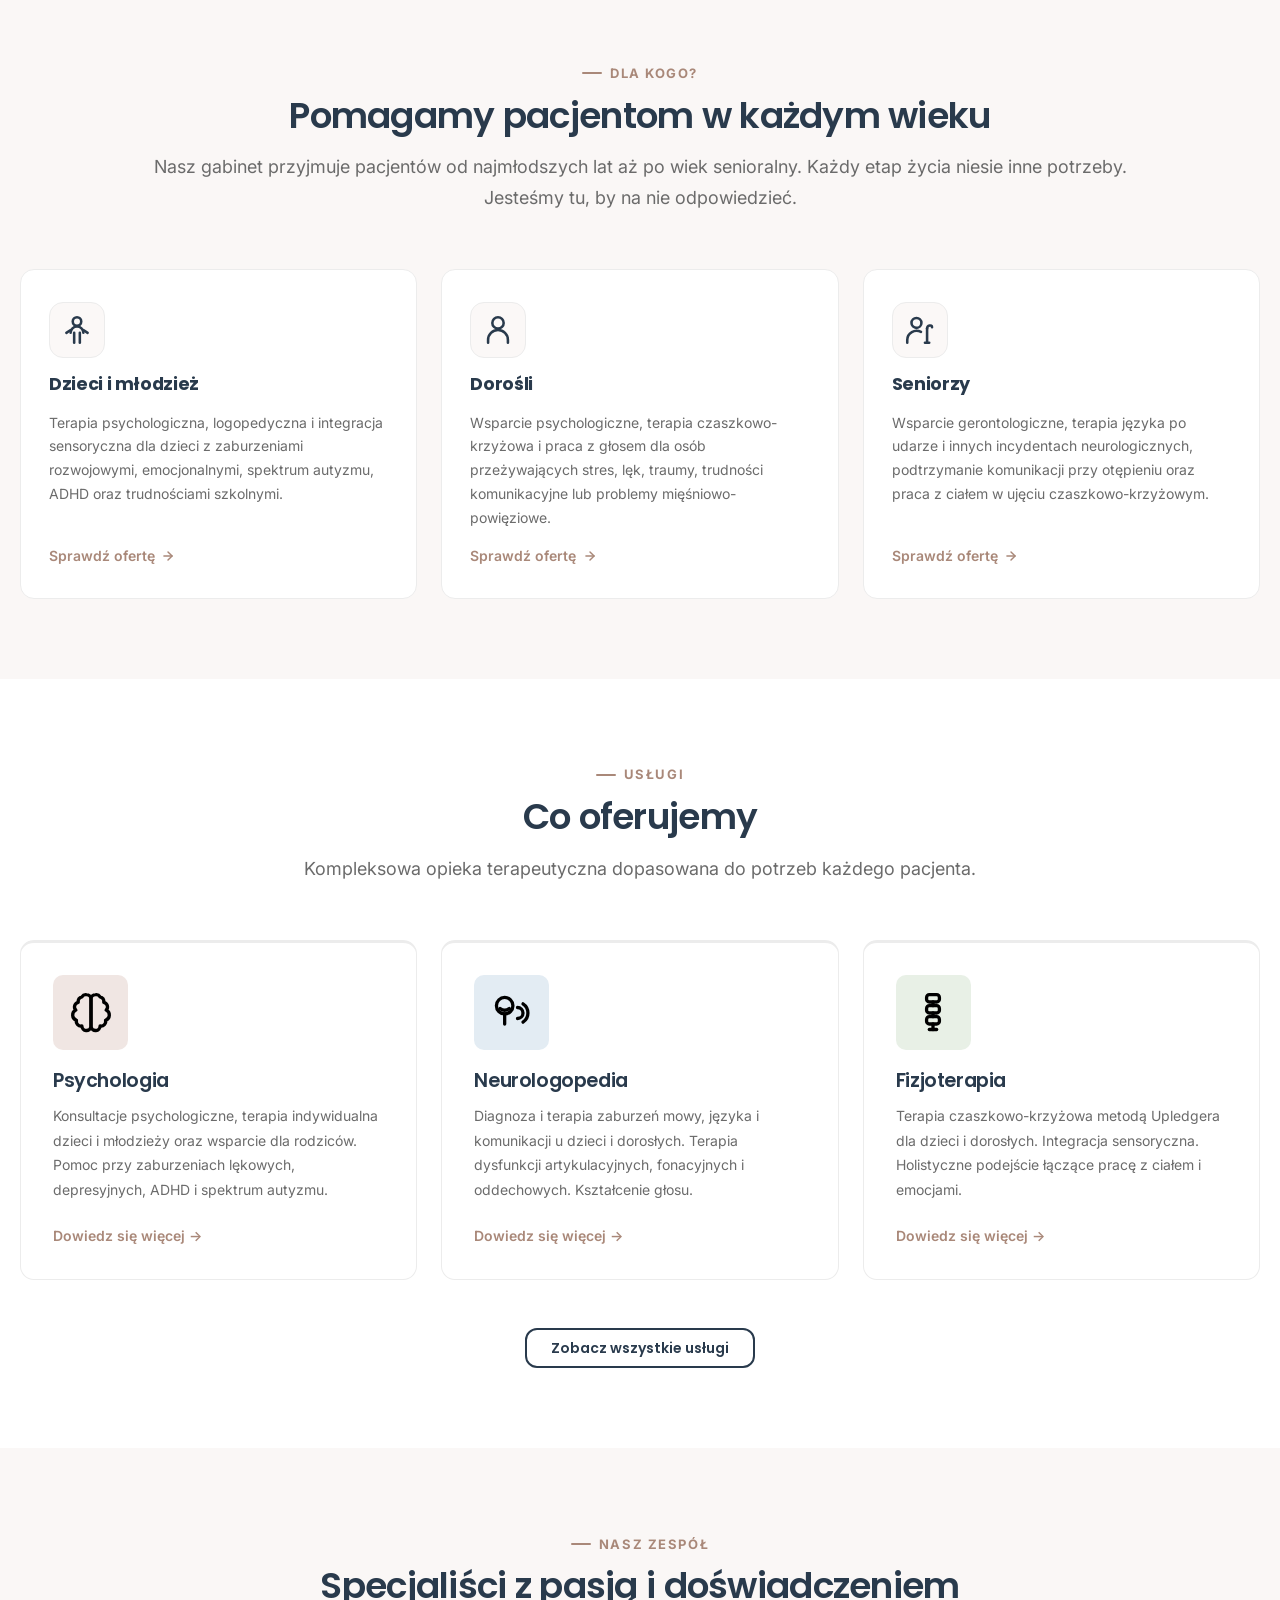
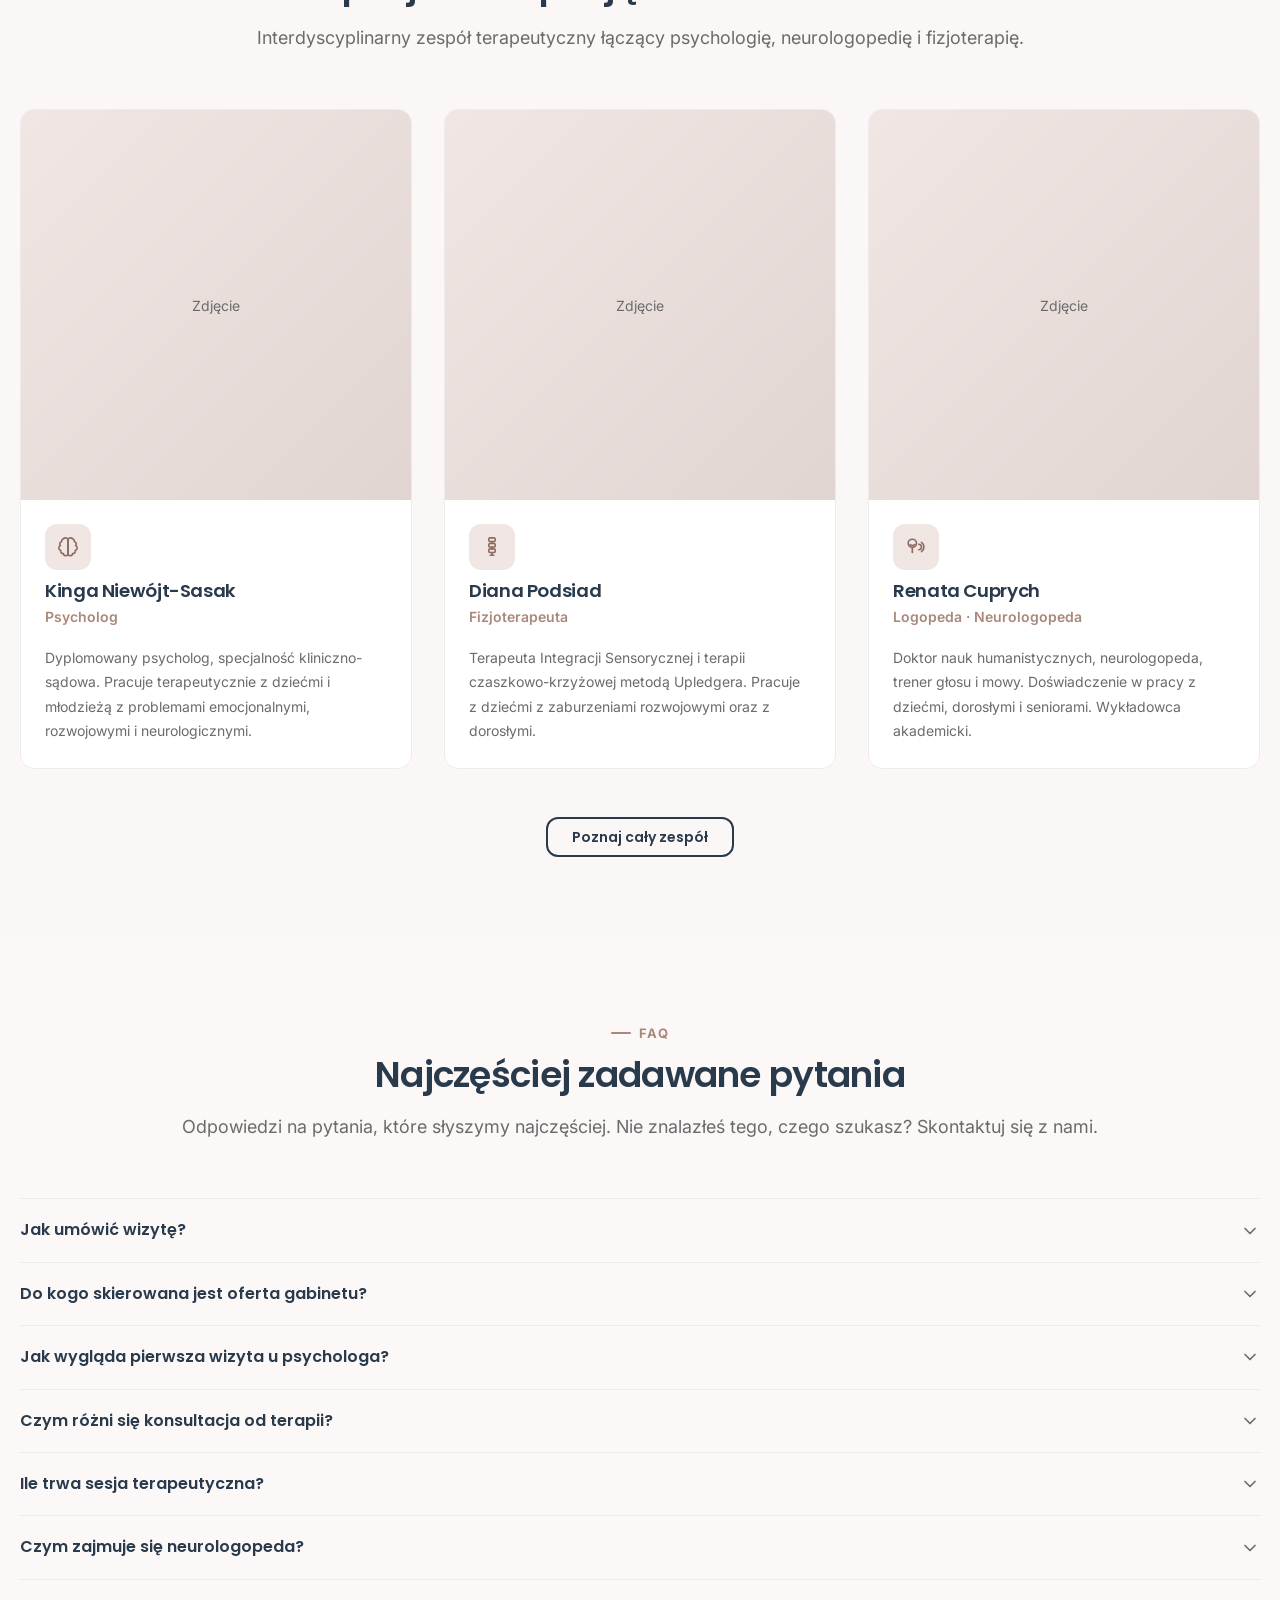
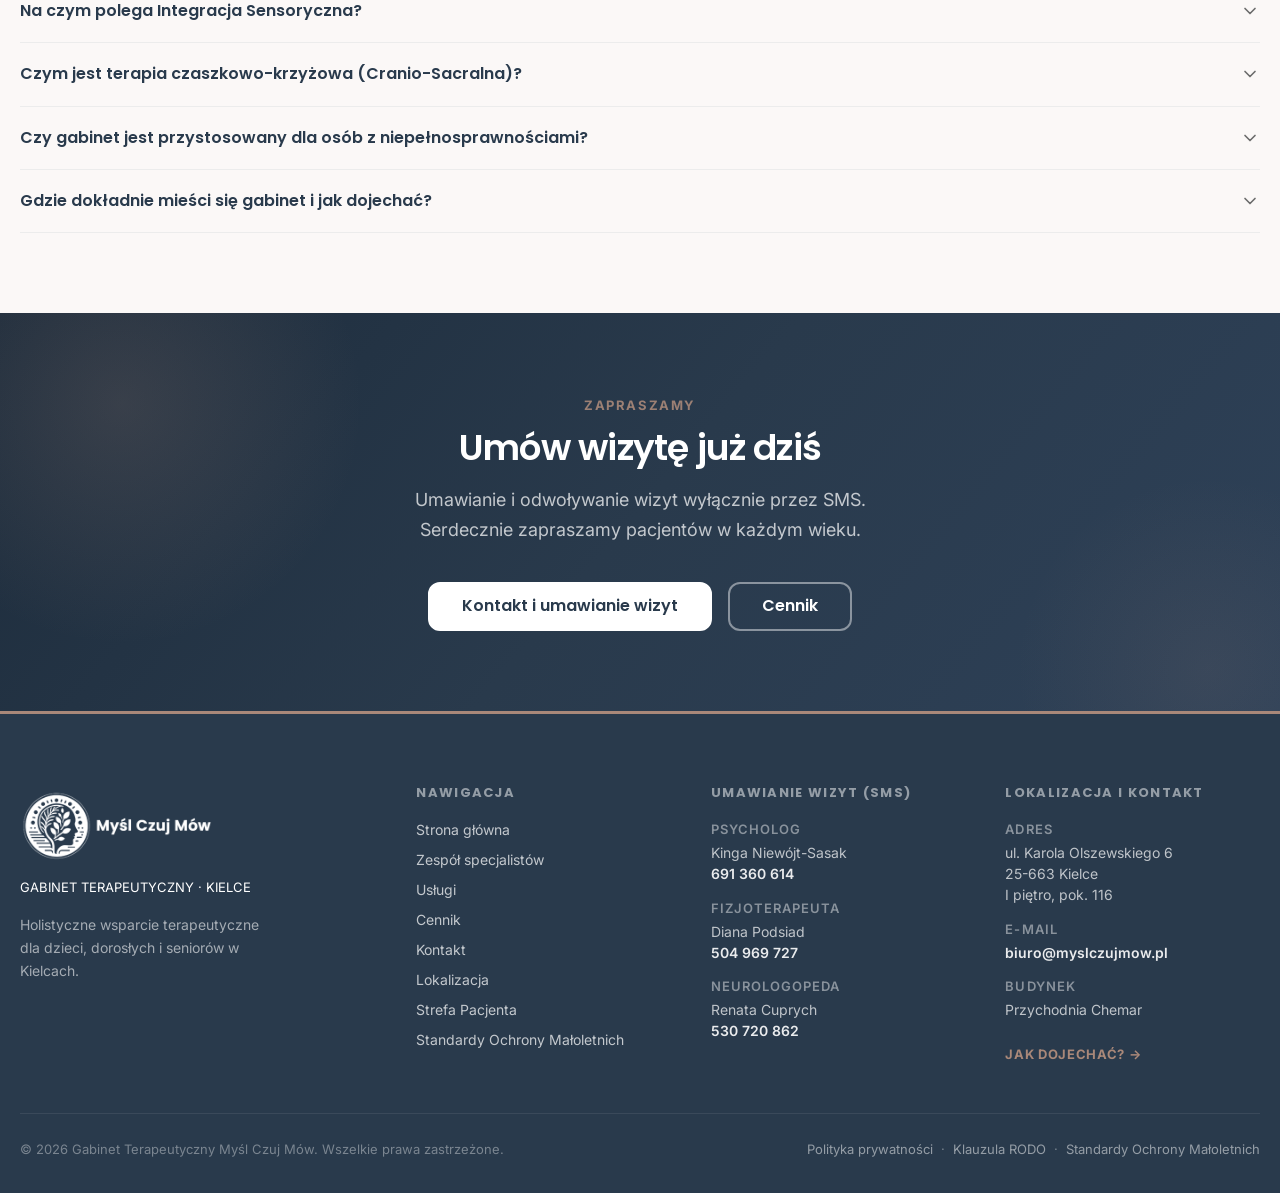
==== commit 9822defb: "zdjecia na strone" ====
--- a/index.html
+++ b/index.html
@@ -132,10 +132,7 @@
           </div>
 
           <div class="hero__image-wrap">
-            <!-- ZASTĄP: zdjęcie gabinetu / przychodni -->
-            <div class="photo-placeholder" style="aspect-ratio:4/3; border-radius: var(--radius-lg);">
-            Zdjęcie gabinetu
-            </div>
+            <img src="images/gabinet/gabinet61.webp" alt="Strefa terapeutyczna gabinetu Myśl Czuj Mów - jasne wnętrze z fotelami, roślinami i oknami" />
           </div>
 
         </div>
--- a/css/style.css
+++ b/css/style.css
@@ -1337,29 +1337,34 @@
   .patient-links { grid-template-columns: 1fr 1fr; }
 }
 
+/* ── TABLET (768px–1023px) ────────────────────────────────── */
 @media (min-width: 768px) {
   .main-nav { display: flex; }
   .hamburger { display: none; }
   .brand__sub { display: block; }
 
+  .hero__inner { grid-template-columns: 1fr 340px; gap: 2.5rem; }
+  .cards-grid { grid-template-columns: repeat(2, 1fr); }
+  .team-grid { grid-template-columns: repeat(2, 1fr); }
+  .contact-grid { grid-template-columns: 1fr 1fr; }
+  .location-grid { grid-template-columns: 1fr 1fr; }
+
+  .team-profile__grid { grid-template-columns: 240px 1fr; gap: 2.5rem; }
+  .team-profile__grid--reverse { grid-template-columns: 1fr 240px; }
+  .team-profile__grid--reverse .team-profile__photo-col { order: 2; }
+  .team-profile__grid--reverse .team-profile__content { order: 1; }
+
+  .footer-grid { grid-template-columns: 1fr 1fr; }
+  .footer-bottom { flex-direction: row; justify-content: space-between; text-align: left; }
+}
+
+/* ── DESKTOP (1024px+) ────────────────────────────────────── */
+@media (min-width: 1024px) {
   .hero__inner { grid-template-columns: 1fr 480px; gap: 4rem; }
   .cards-grid { grid-template-columns: repeat(3, 1fr); }
   .team-grid { grid-template-columns: repeat(3, 1fr); }
-  .contact-grid { grid-template-columns: 1fr 1fr; }
-  .location-grid { grid-template-columns: 1fr 1fr; }
-
-  .team-profile__grid { grid-template-columns: 280px 1fr; gap: 3rem; }
-  .team-profile__grid--reverse { grid-template-columns: 1fr 280px; }
-  .team-profile__grid--reverse .team-profile__photo-col { order: 2; }
-  .team-profile__grid--reverse .team-profile__content { order: 1; }
-
   .footer-grid { grid-template-columns: 1.4fr 1fr 1fr 1fr; }
-  .footer-bottom { flex-direction: row; justify-content: space-between; text-align: left; }
-}
-
-@media (min-width: 1024px) {
-  .hero__inner { grid-template-columns: 1fr 520px; }
-  .team-profile__grid { grid-template-columns: 320px 1fr; }
+  .team-profile__grid { grid-template-columns: 320px 1fr; gap: 3rem; }
   .team-profile__grid--reverse { grid-template-columns: 1fr 320px; }
 }
 
@@ -2428,3 +2433,176 @@
 .faq-answer a:hover {
   color: var(--accent-600);
 }
+
+/* ============================================================
+   GALLERY PAGE
+   ============================================================ */
+
+.gabinet-intro {
+  max-width: 720px;
+  margin: 0 auto 3rem;
+  text-align: center;
+  font-size: var(--fs-lg);
+  color: var(--muted);
+  line-height: 1.8;
+}
+
+/* Justified grid — rows of equal height filling full width (Google Photos style).
+   JS in gallery.js sets flex-basis and height per item once images load. */
+.gallery {
+  display: flex;
+  flex-wrap: wrap;
+  gap: 6px;
+}
+
+/* Fallback before JS runs: images stack naturally */
+.gallery-item {
+  border-radius: var(--radius-lg);
+  overflow: hidden;
+  cursor: pointer;
+  position: relative;
+  border: 1px solid var(--neutral-200);
+  flex-grow: 1; /* stretch to fill row until JS takes over */
+}
+
+.gallery-item img {
+  width: 100%;
+  height: 100%;
+  object-fit: cover;
+  display: block;
+  transition: transform 0.4s cubic-bezier(0.16, 1, 0.3, 1);
+}
+
+.gallery-item::after {
+  content: '';
+  position: absolute;
+  inset: 0;
+  background: rgba(41, 58, 76, 0);
+  transition: background 0.3s ease;
+  pointer-events: none;
+}
+
+.gallery-item:hover {
+  box-shadow: 0 12px 36px rgba(41, 58, 76, 0.14);
+}
+
+.gallery-item:hover img {
+  transform: scale(1.03);
+}
+
+.gallery-item:hover::after {
+  background: rgba(41, 58, 76, 0.06);
+}
+
+.gallery-item:focus-visible {
+  outline: 3px solid var(--accent);
+  outline-offset: 2px;
+}
+
+/* ── Lightbox ─────────────────────────────────────────────── */
+.lightbox {
+  position: fixed;
+  inset: 0;
+  z-index: 9000;
+  display: flex;
+  align-items: center;
+  justify-content: center;
+}
+
+.lightbox[hidden] { display: none; }
+
+.lightbox__backdrop {
+  position: absolute;
+  inset: 0;
+  background: rgba(12, 20, 30, 0.94);
+  backdrop-filter: blur(10px);
+  -webkit-backdrop-filter: blur(10px);
+}
+
+.lightbox__stage {
+  position: relative;
+  z-index: 1;
+  max-width: calc(100vw - 5rem);
+  max-height: calc(100vh - 7rem);
+  display: flex;
+  align-items: center;
+  justify-content: center;
+}
+
+.lightbox__img {
+  max-width: 100%;
+  max-height: calc(100vh - 7rem);
+  width: auto;
+  height: auto;
+  border-radius: var(--radius-lg);
+  box-shadow: 0 32px 80px rgba(0, 0, 0, 0.55);
+  display: block;
+  object-fit: contain;
+}
+
+.lightbox__close {
+  position: fixed;
+  top: 1.25rem;
+  right: 1.25rem;
+  z-index: 2;
+  width: 44px;
+  height: 44px;
+  border-radius: 50%;
+  background: rgba(255, 255, 255, 0.12);
+  color: #fff;
+  border: 1px solid rgba(255, 255, 255, 0.22);
+  font-size: 1rem;
+  cursor: pointer;
+  display: flex;
+  align-items: center;
+  justify-content: center;
+  transition: background var(--transition-fast) ease;
+  backdrop-filter: blur(4px);
+}
+
+.lightbox__close:hover { background: rgba(255, 255, 255, 0.24); }
+
+.lightbox__arrow {
+  position: fixed;
+  top: 50%;
+  transform: translateY(-50%);
+  z-index: 2;
+  width: 52px;
+  height: 52px;
+  border-radius: 50%;
+  background: rgba(255, 255, 255, 0.12);
+  color: #fff;
+  border: 1px solid rgba(255, 255, 255, 0.22);
+  font-size: 2rem;
+  line-height: 1;
+  cursor: pointer;
+  display: flex;
+  align-items: center;
+  justify-content: center;
+  transition: background var(--transition-fast) ease,
+              transform var(--transition-fast) ease;
+  backdrop-filter: blur(4px);
+}
+
+.lightbox__arrow--prev { left: 1rem; }
+.lightbox__arrow--next { right: 1rem; }
+
+.lightbox__arrow:hover { background: rgba(255, 255, 255, 0.24); }
+.lightbox__arrow--prev:hover { transform: translateY(-50%) translateX(-2px); }
+.lightbox__arrow--next:hover { transform: translateY(-50%) translateX(2px); }
+
+.lightbox__counter {
+  position: fixed;
+  bottom: 1.5rem;
+  left: 50%;
+  transform: translateX(-50%);
+  z-index: 2;
+  font-size: var(--fs-xs);
+  color: rgba(255, 255, 255, 0.55);
+  letter-spacing: 0.08em;
+  background: rgba(0, 0, 0, 0.3);
+  padding: 0.3rem 0.9rem;
+  border-radius: 9999px;
+  margin: 0;
+  white-space: nowrap;
+}
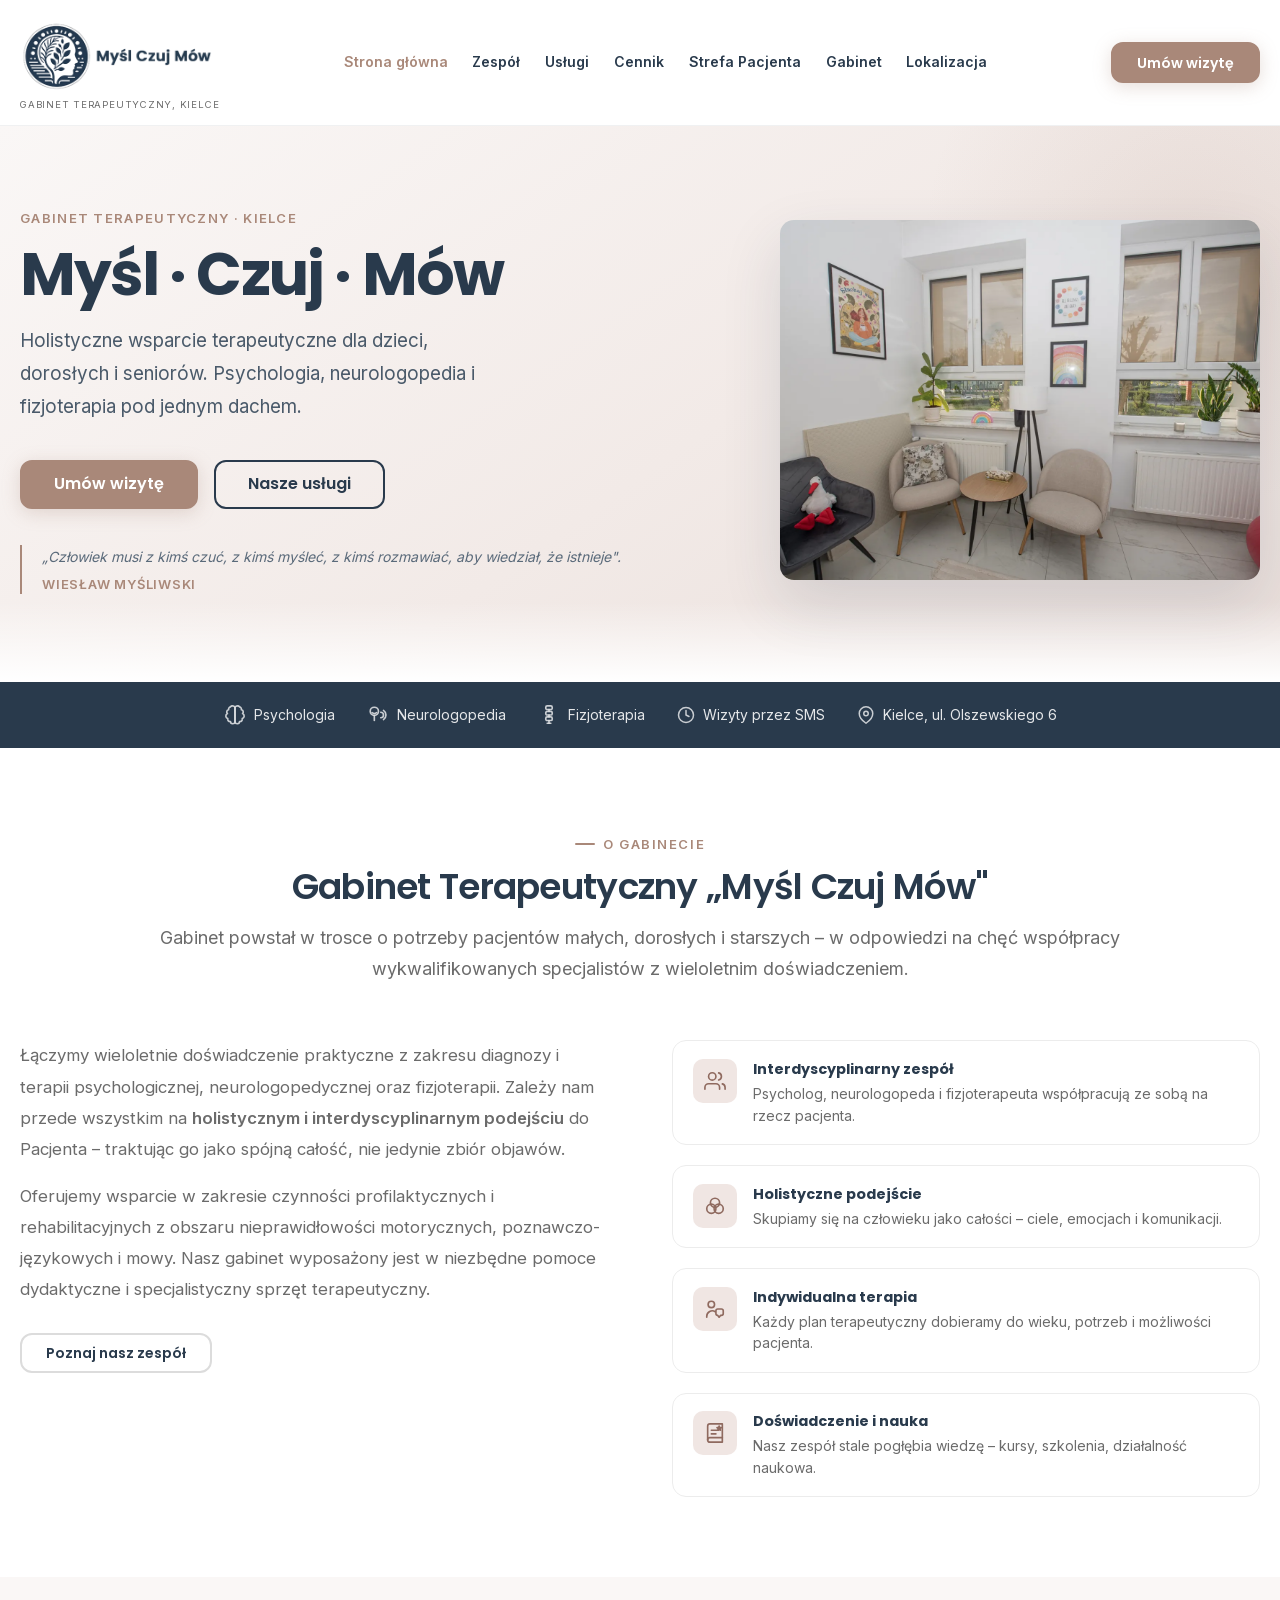
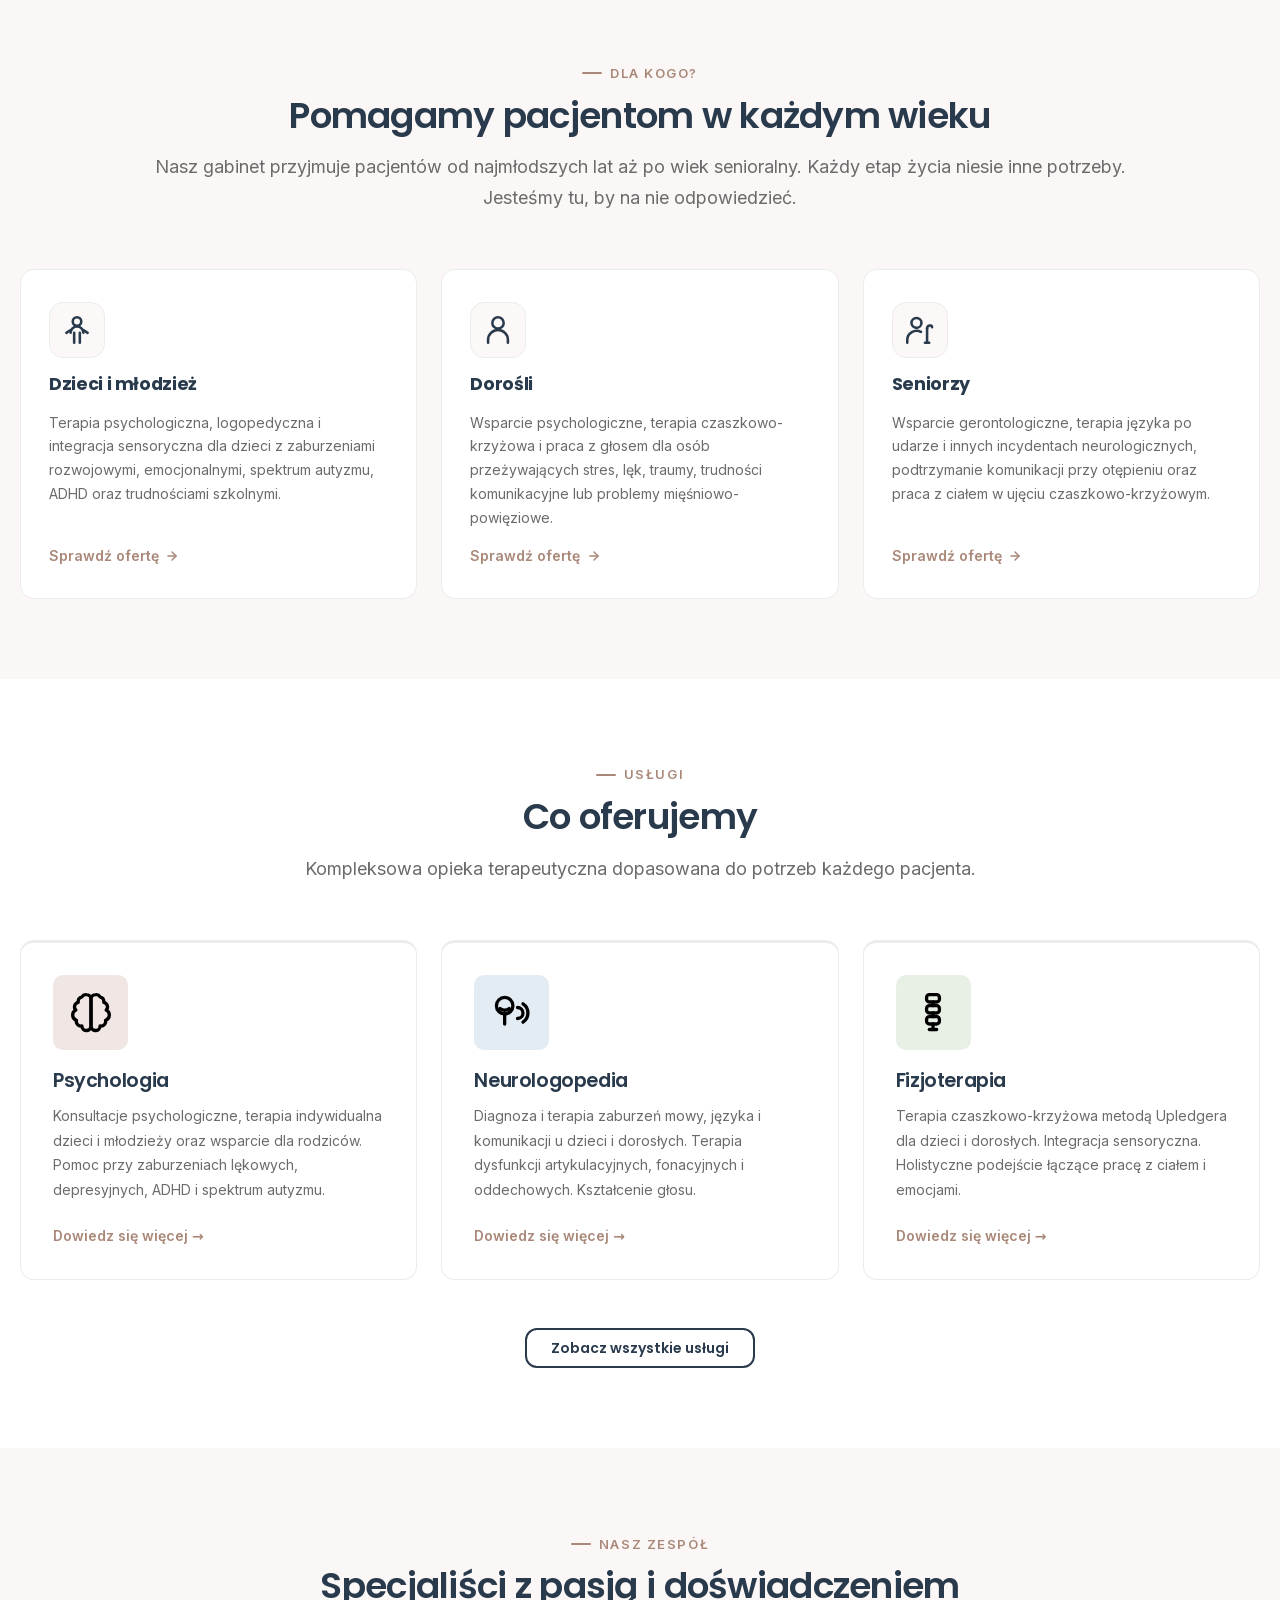
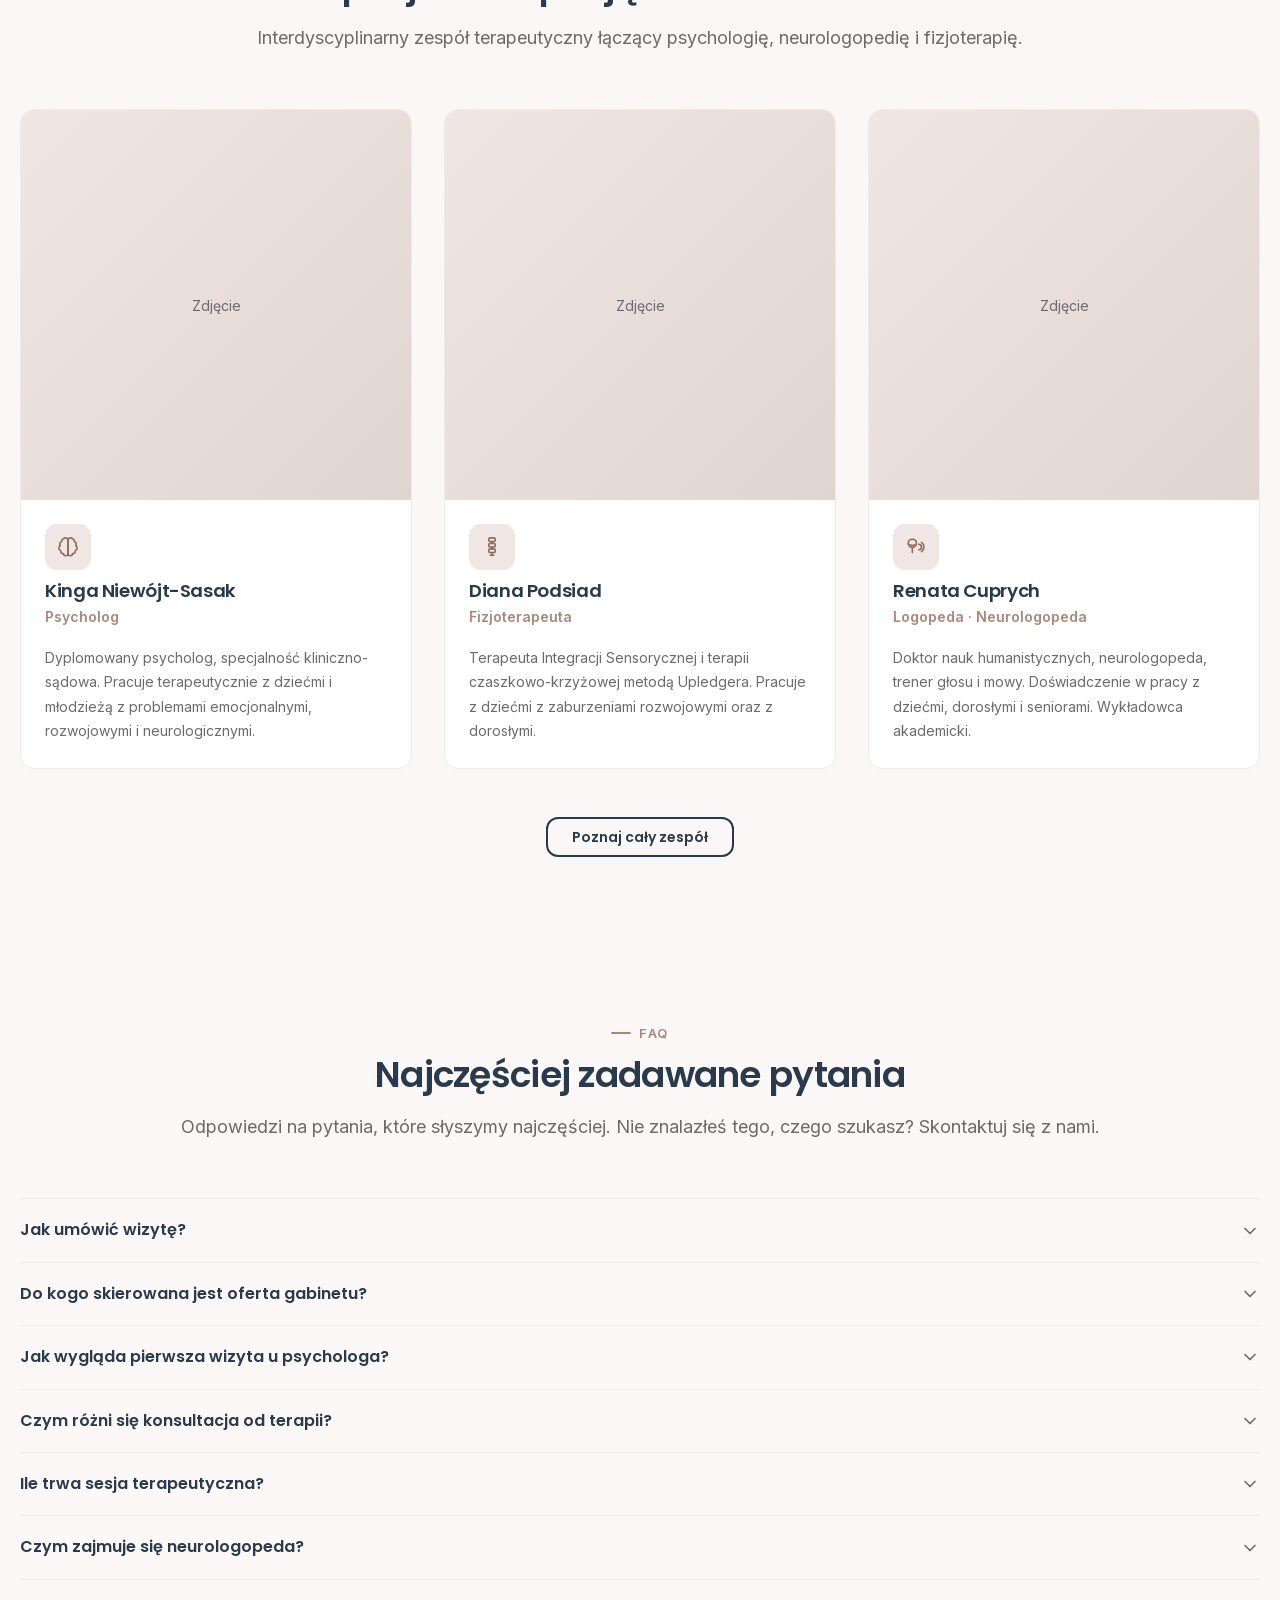
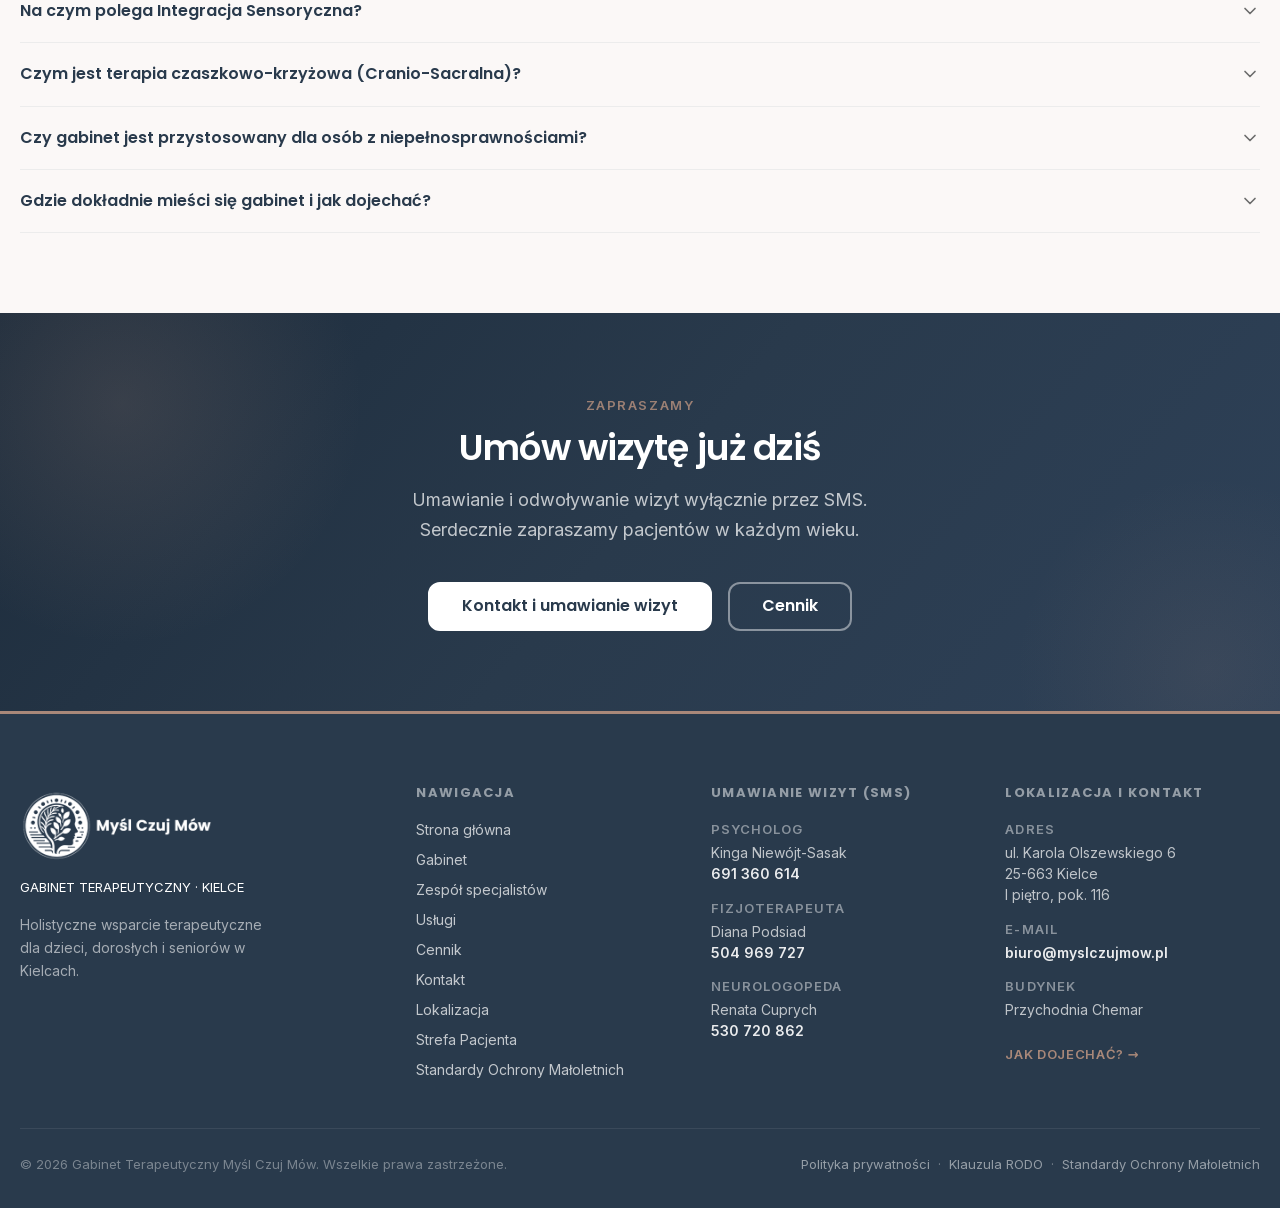
==== commit 1e6bbb1c: "self-hosted fonts" ====
--- a/index.html
+++ b/index.html
@@ -5,8 +5,7 @@
   <meta name="viewport" content="width=device-width, initial-scale=1" />
   <title>Gabinet Terapeutyczny Myśl Czuj Mów — Kielce</title>
   <meta name="description" content="Gabinet Terapeutyczny Myśl Czuj Mów w Kielcach. Terapia psychologiczna, neurologopedyczna i fizjoterapia dla dzieci, dorosłych i seniorów. Holistyczne podejście." />
-  <link rel="preconnect" href="https://fonts.gstatic.com" crossorigin />
-  <link href="https://fonts.googleapis.com/css2?family=Poppins:wght@500;600;700&family=Inter:wght@300;400;600&display=swap" rel="stylesheet" />
+  <link rel="stylesheet" href="./css/fonts.css" />
   <link rel="stylesheet" href="./css/variables.css" />
   <link rel="stylesheet" href="./css/style.css" />
   <link rel="stylesheet" href="./css/utilities.css" />
--- a/css/fonts.css
+++ b/css/fonts.css
@@ -0,0 +1,108 @@
+/* Inter — latin-ext (polskie znaki) */
+@font-face {
+  font-family: 'Inter';
+  font-style: normal;
+  font-weight: 300;
+  font-display: swap;
+  src: url('../css/fonts/inter-latin-ext.woff2') format('woff2');
+  unicode-range: U+0100-02BA, U+02BD-02C5, U+02C7-02CC, U+02CE-02D7, U+02DD-02FF, U+0304, U+0308, U+0329, U+1D00-1DBF, U+1E00-1E9F, U+1EF2-1EFF, U+2020, U+20A0-20AB, U+20AD-20C0, U+2113, U+2C60-2C7F, U+A720-A7FF;
+}
+@font-face {
+  font-family: 'Inter';
+  font-style: normal;
+  font-weight: 400;
+  font-display: swap;
+  src: url('../css/fonts/inter-latin-ext.woff2') format('woff2');
+  unicode-range: U+0100-02BA, U+02BD-02C5, U+02C7-02CC, U+02CE-02D7, U+02DD-02FF, U+0304, U+0308, U+0329, U+1D00-1DBF, U+1E00-1E9F, U+1EF2-1EFF, U+2020, U+20A0-20AB, U+20AD-20C0, U+2113, U+2C60-2C7F, U+A720-A7FF;
+}
+@font-face {
+  font-family: 'Inter';
+  font-style: normal;
+  font-weight: 600;
+  font-display: swap;
+  src: url('../css/fonts/inter-latin-ext.woff2') format('woff2');
+  unicode-range: U+0100-02BA, U+02BD-02C5, U+02C7-02CC, U+02CE-02D7, U+02DD-02FF, U+0304, U+0308, U+0329, U+1D00-1DBF, U+1E00-1E9F, U+1EF2-1EFF, U+2020, U+20A0-20AB, U+20AD-20C0, U+2113, U+2C60-2C7F, U+A720-A7FF;
+}
+
+/* Inter — latin */
+@font-face {
+  font-family: 'Inter';
+  font-style: normal;
+  font-weight: 300;
+  font-display: swap;
+  src: url('../css/fonts/inter-latin.woff2') format('woff2');
+  unicode-range: U+0000-00FF, U+0131, U+0152-0153, U+02BB-02BC, U+02C6, U+02DA, U+02DC, U+0304, U+0308, U+0329, U+2000-206F, U+20AC, U+2122, U+2191, U+2193, U+2212, U+2215, U+FEFF, U+FFFD;
+}
+@font-face {
+  font-family: 'Inter';
+  font-style: normal;
+  font-weight: 400;
+  font-display: swap;
+  src: url('../css/fonts/inter-latin.woff2') format('woff2');
+  unicode-range: U+0000-00FF, U+0131, U+0152-0153, U+02BB-02BC, U+02C6, U+02DA, U+02DC, U+0304, U+0308, U+0329, U+2000-206F, U+20AC, U+2122, U+2191, U+2193, U+2212, U+2215, U+FEFF, U+FFFD;
+}
+@font-face {
+  font-family: 'Inter';
+  font-style: normal;
+  font-weight: 600;
+  font-display: swap;
+  src: url('../css/fonts/inter-latin.woff2') format('woff2');
+  unicode-range: U+0000-00FF, U+0131, U+0152-0153, U+02BB-02BC, U+02C6, U+02DA, U+02DC, U+0304, U+0308, U+0329, U+2000-206F, U+20AC, U+2122, U+2191, U+2193, U+2212, U+2215, U+FEFF, U+FFFD;
+}
+
+/* Poppins 500 — latin-ext */
+@font-face {
+  font-family: 'Poppins';
+  font-style: normal;
+  font-weight: 500;
+  font-display: swap;
+  src: url('../css/fonts/poppins-500-latin-ext.woff2') format('woff2');
+  unicode-range: U+0100-02BA, U+02BD-02C5, U+02C7-02CC, U+02CE-02D7, U+02DD-02FF, U+0304, U+0308, U+0329, U+1D00-1DBF, U+1E00-1E9F, U+1EF2-1EFF, U+2020, U+20A0-20AB, U+20AD-20C0, U+2113, U+2C60-2C7F, U+A720-A7FF;
+}
+/* Poppins 500 — latin */
+@font-face {
+  font-family: 'Poppins';
+  font-style: normal;
+  font-weight: 500;
+  font-display: swap;
+  src: url('../css/fonts/poppins-500-latin.woff2') format('woff2');
+  unicode-range: U+0000-00FF, U+0131, U+0152-0153, U+02BB-02BC, U+02C6, U+02DA, U+02DC, U+0304, U+0308, U+0329, U+2000-206F, U+20AC, U+2122, U+2191, U+2193, U+2212, U+2215, U+FEFF, U+FFFD;
+}
+
+/* Poppins 600 — latin-ext */
+@font-face {
+  font-family: 'Poppins';
+  font-style: normal;
+  font-weight: 600;
+  font-display: swap;
+  src: url('../css/fonts/poppins-600-latin-ext.woff2') format('woff2');
+  unicode-range: U+0100-02BA, U+02BD-02C5, U+02C7-02CC, U+02CE-02D7, U+02DD-02FF, U+0304, U+0308, U+0329, U+1D00-1DBF, U+1E00-1E9F, U+1EF2-1EFF, U+2020, U+20A0-20AB, U+20AD-20C0, U+2113, U+2C60-2C7F, U+A720-A7FF;
+}
+/* Poppins 600 — latin */
+@font-face {
+  font-family: 'Poppins';
+  font-style: normal;
+  font-weight: 600;
+  font-display: swap;
+  src: url('../css/fonts/poppins-600-latin.woff2') format('woff2');
+  unicode-range: U+0000-00FF, U+0131, U+0152-0153, U+02BB-02BC, U+02C6, U+02DA, U+02DC, U+0304, U+0308, U+0329, U+2000-206F, U+20AC, U+2122, U+2191, U+2193, U+2212, U+2215, U+FEFF, U+FFFD;
+}
+
+/* Poppins 700 — latin-ext */
+@font-face {
+  font-family: 'Poppins';
+  font-style: normal;
+  font-weight: 700;
+  font-display: swap;
+  src: url('../css/fonts/poppins-700-latin-ext.woff2') format('woff2');
+  unicode-range: U+0100-02BA, U+02BD-02C5, U+02C7-02CC, U+02CE-02D7, U+02DD-02FF, U+0304, U+0308, U+0329, U+1D00-1DBF, U+1E00-1E9F, U+1EF2-1EFF, U+2020, U+20A0-20AB, U+20AD-20C0, U+2113, U+2C60-2C7F, U+A720-A7FF;
+}
+/* Poppins 700 — latin */
+@font-face {
+  font-family: 'Poppins';
+  font-style: normal;
+  font-weight: 700;
+  font-display: swap;
+  src: url('../css/fonts/poppins-700-latin.woff2') format('woff2');
+  unicode-range: U+0000-00FF, U+0131, U+0152-0153, U+02BB-02BC, U+02C6, U+02DA, U+02DC, U+0304, U+0308, U+0329, U+2000-206F, U+20AC, U+2122, U+2191, U+2193, U+2212, U+2215, U+FEFF, U+FFFD;
+}
--- a/css/style.css
+++ b/css/style.css
@@ -708,6 +708,52 @@
 }
 
 /* ── CONTACT ─────────────────────────────────────────────────── */
+.contact-photo-strip {
+  display: grid;
+  grid-template-columns: 1fr;
+  gap: 0.75rem;
+  margin-bottom: 3rem;
+}
+
+.location-photo-strip {
+  display: grid;
+  grid-template-columns: repeat(3, 1fr);
+  gap: 0.75rem;
+  margin-top: 1rem;
+}
+
+.location-photo-strip img {
+  width: 100%;
+  height: 140px;
+  object-fit: cover;
+  border-radius: var(--radius-lg);
+  display: block;
+}
+
+.contact-photo-strip__main {
+  width: 100%;
+  height: 220px;
+  object-fit: cover;
+  object-position: center top;
+  border-radius: var(--radius-lg);
+  display: block;
+}
+
+.contact-photo-strip__side {
+  display: flex;
+  flex-direction: column;
+  gap: 0.75rem;
+}
+
+.contact-photo-strip__side img {
+  width: 100%;
+  height: 104px;
+  object-fit: cover;
+  border-radius: var(--radius-lg);
+  display: block;
+  flex-shrink: 0;
+}
+
 .contact-grid {
   display: grid;
   grid-template-columns: 1fr;
@@ -1347,6 +1393,9 @@
   .cards-grid { grid-template-columns: repeat(2, 1fr); }
   .team-grid { grid-template-columns: repeat(2, 1fr); }
   .contact-grid { grid-template-columns: 1fr 1fr; }
+  .contact-photo-strip { grid-template-columns: 1.6fr 1fr; }
+  .contact-photo-strip__main { height: 280px; }
+  .contact-photo-strip__side img { height: 134px; }
   .location-grid { grid-template-columns: 1fr 1fr; }
 
   .team-profile__grid { grid-template-columns: 240px 1fr; gap: 2.5rem; }
@@ -2499,21 +2548,30 @@
   outline-offset: 2px;
 }
 
-/* ── Lightbox ─────────────────────────────────────────────── */
-.lightbox {
+/* ── Lightbox — native <dialog> in top layer ─────────────── */
+dialog.lightbox {
+  /* Reset browser dialog defaults */
+  margin: 0;
+  padding: 0;
+  border: none;
+  background: transparent;
+  /* Cover the full viewport */
   position: fixed;
   inset: 0;
-  z-index: 9000;
+  width: 100%;
+  height: 100%;
+  max-width: 100%;
+  max-height: 100%;
+  overflow: hidden;
+}
+
+dialog.lightbox[open] {
   display: flex;
   align-items: center;
   justify-content: center;
 }
 
-.lightbox[hidden] { display: none; }
-
-.lightbox__backdrop {
-  position: absolute;
-  inset: 0;
+dialog.lightbox::backdrop {
   background: rgba(12, 20, 30, 0.94);
   backdrop-filter: blur(10px);
   -webkit-backdrop-filter: blur(10px);
@@ -2521,23 +2579,16 @@
 
 .lightbox__stage {
   position: relative;
-  z-index: 1;
+}
+
+.lightbox__img {
+  display: block;
+  width: auto;
+  height: auto;
   max-width: calc(100vw - 5rem);
   max-height: calc(100vh - 7rem);
-  display: flex;
-  align-items: center;
-  justify-content: center;
-}
-
-.lightbox__img {
-  max-width: 100%;
-  max-height: calc(100vh - 7rem);
-  width: auto;
-  height: auto;
   border-radius: var(--radius-lg);
   box-shadow: 0 32px 80px rgba(0, 0, 0, 0.55);
-  display: block;
-  object-fit: contain;
 }
 
 .lightbox__close {
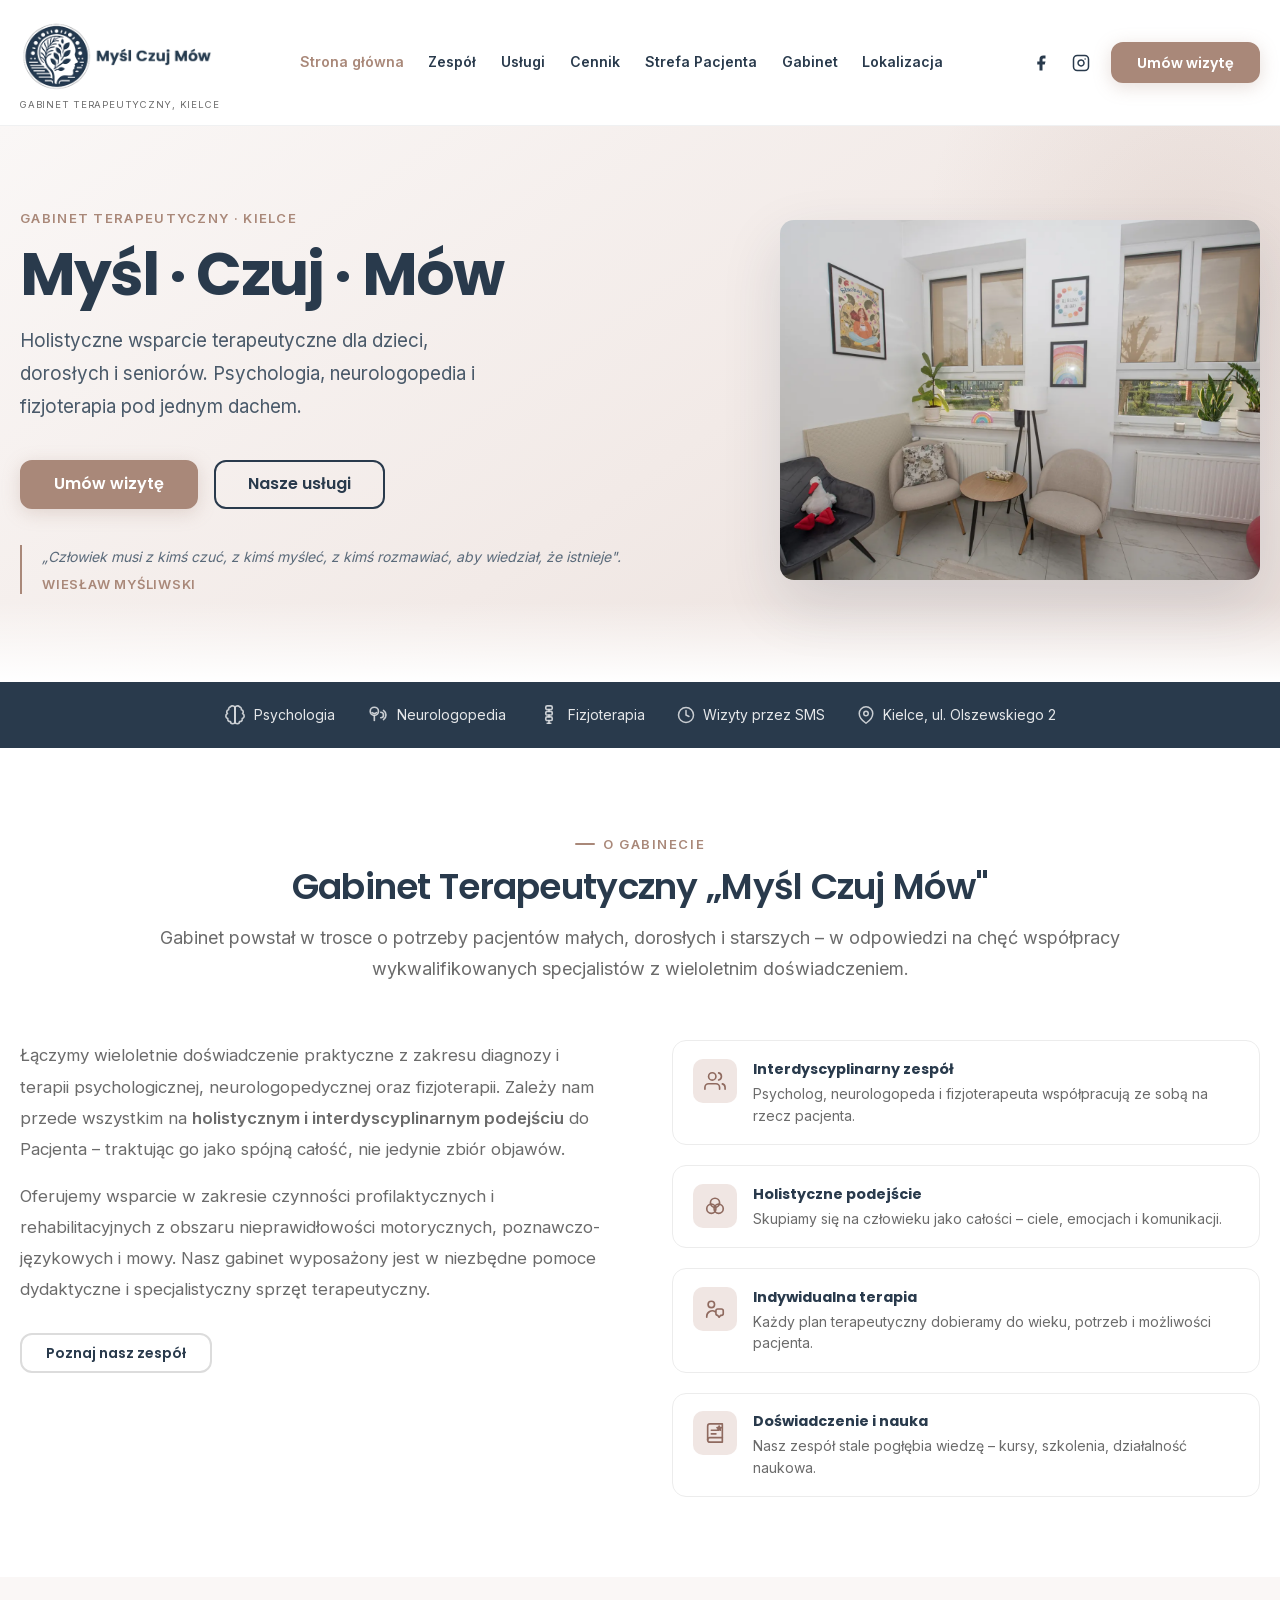
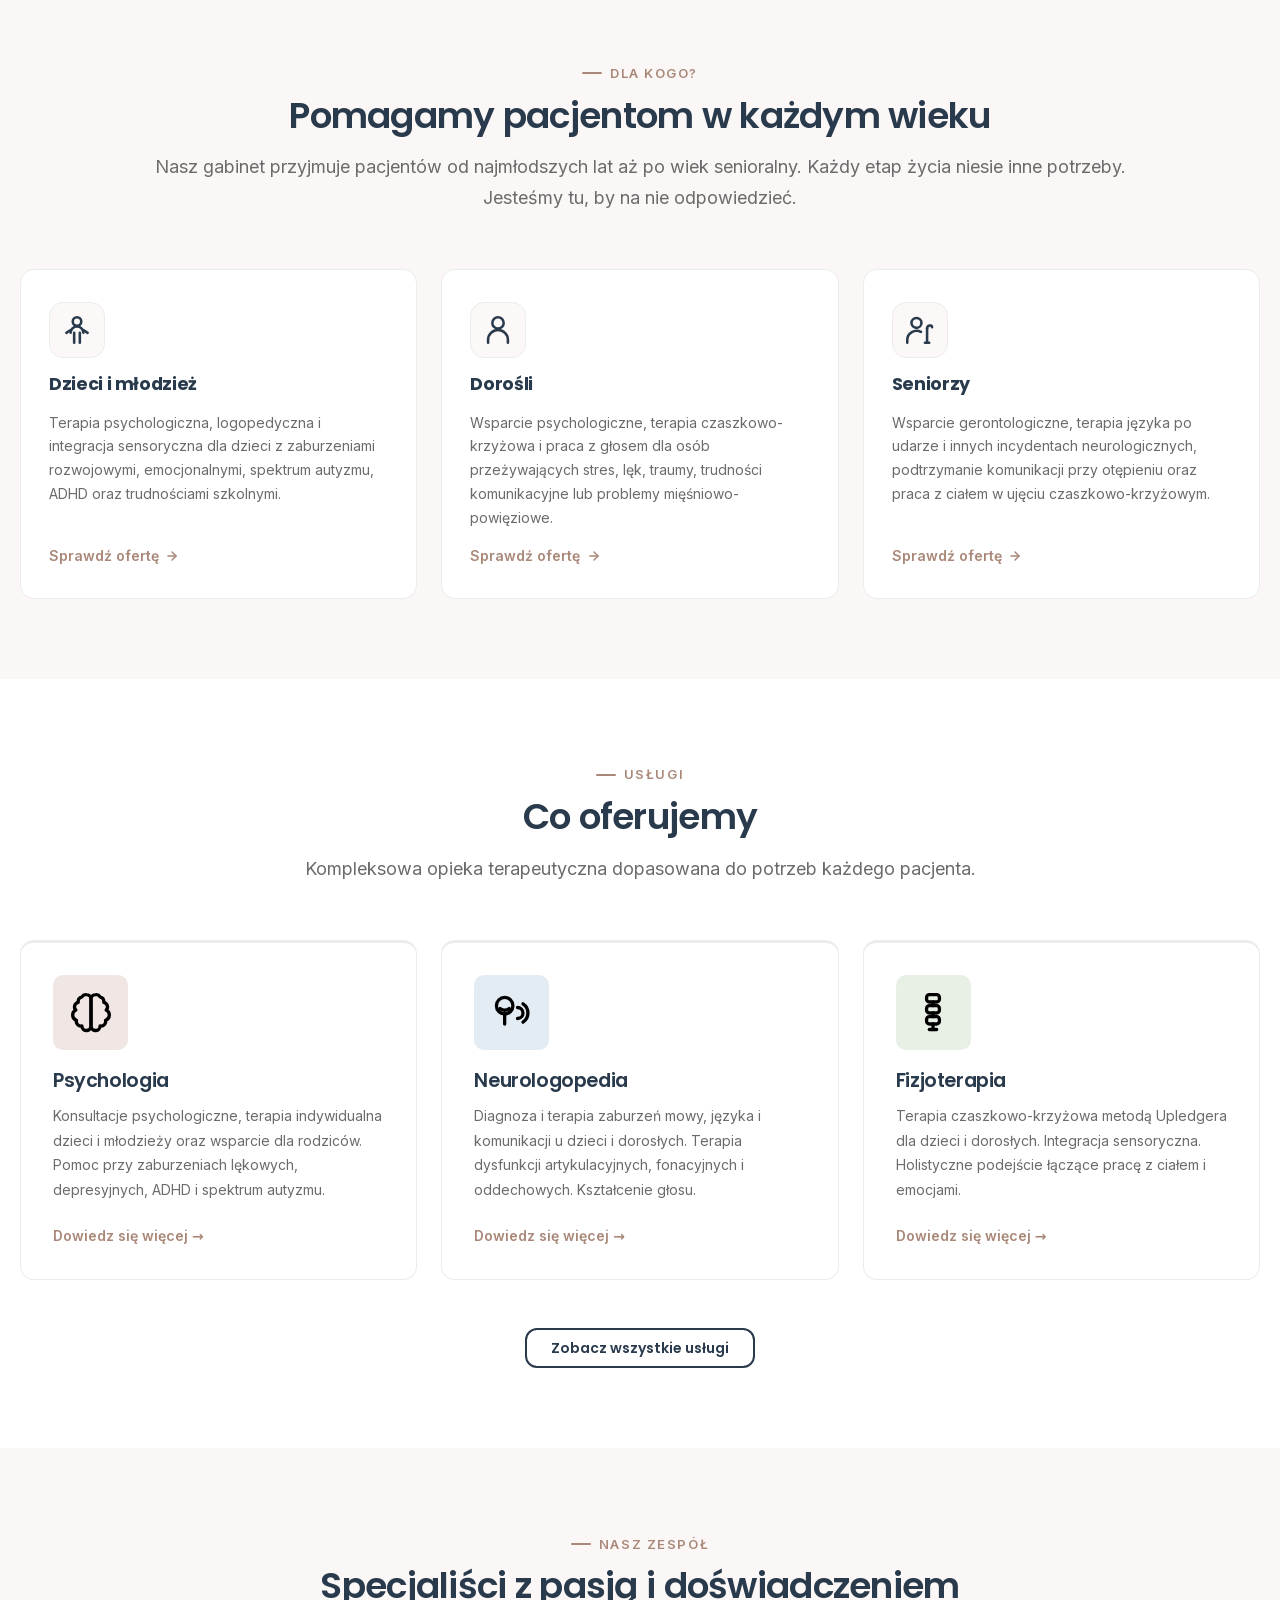
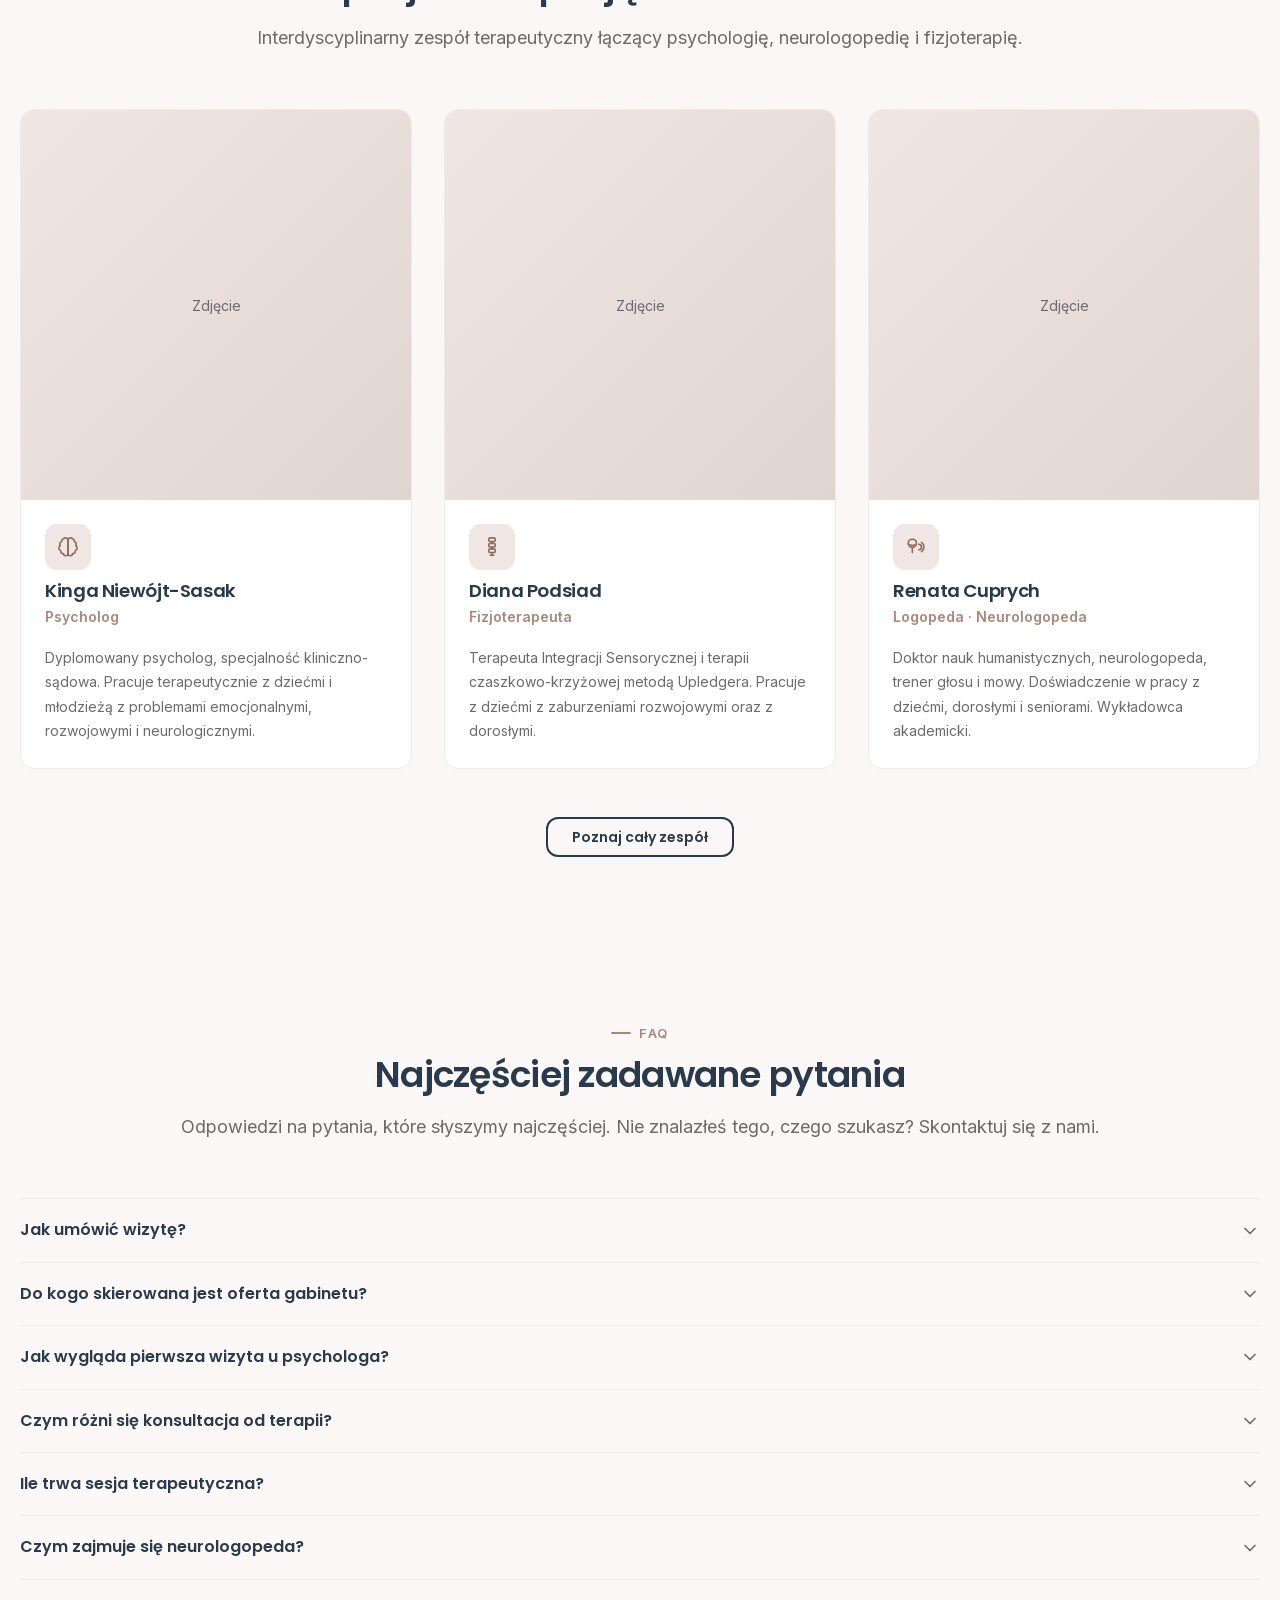
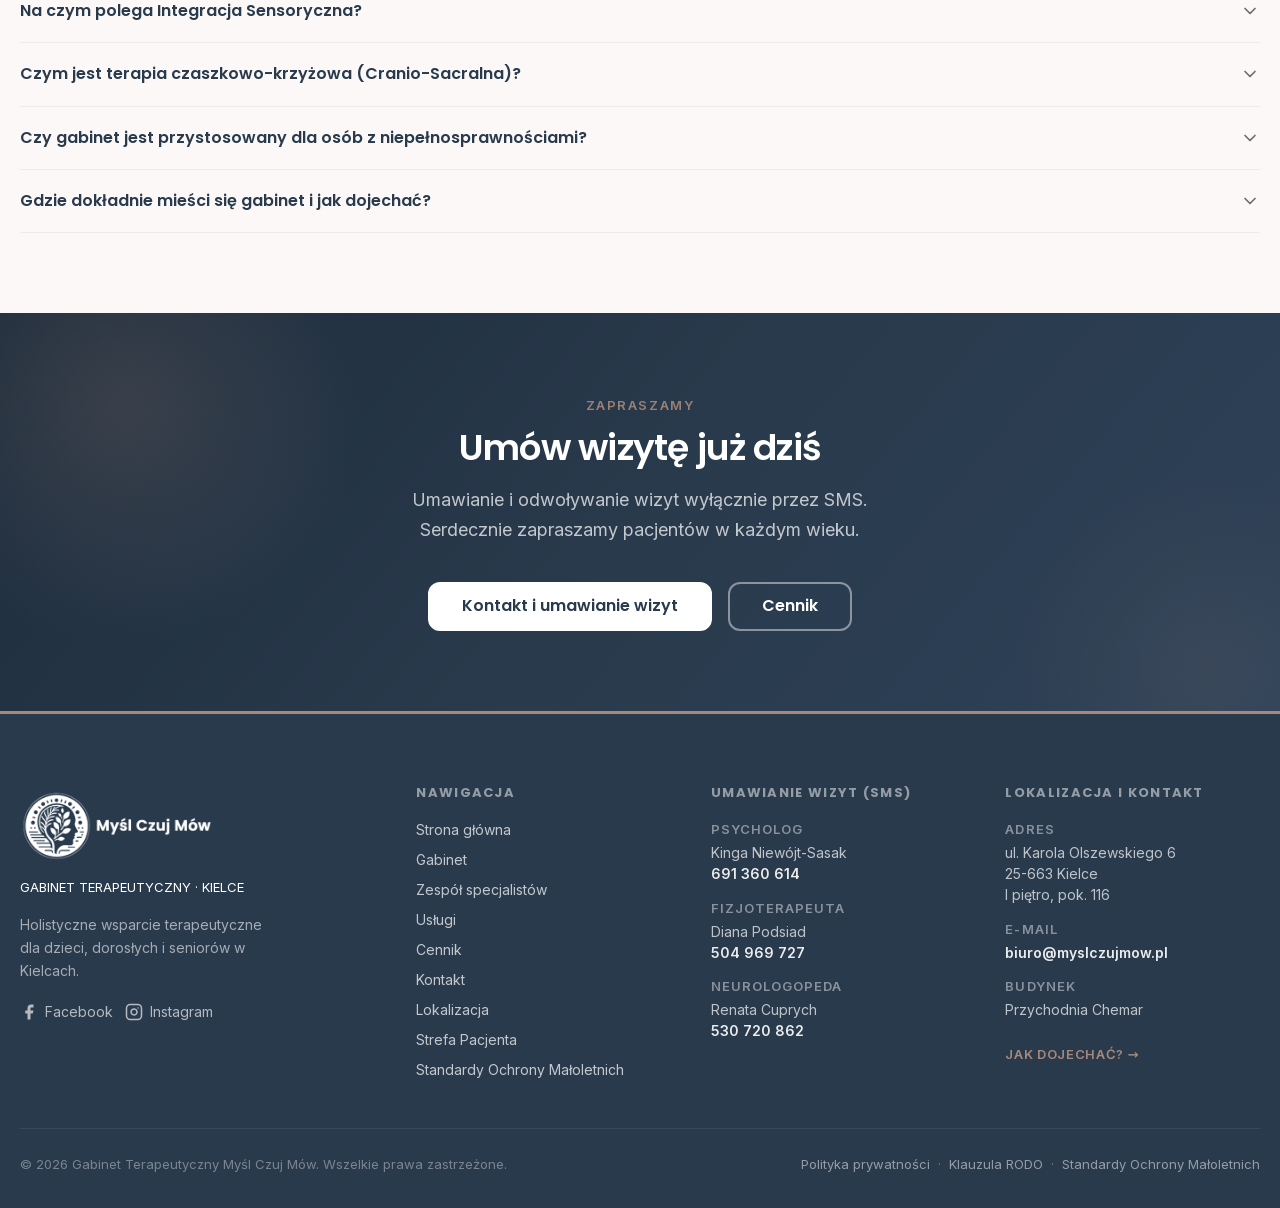
==== commit bfe40553: "final commit" ====
--- a/index.html
+++ b/index.html
@@ -162,7 +162,7 @@
           </li>
           <li class="features-strip__item">
             <svg xmlns="http://www.w3.org/2000/svg" width="18" height="18" viewBox="0 0 24 24" fill="none" stroke="currentColor" stroke-width="2" stroke-linecap="round" stroke-linejoin="round" aria-hidden="true"><path d="M21 10c0 7-9 13-9 13s-9-6-9-13a9 9 0 0 1 18 0z"/><circle cx="12" cy="10" r="3"/></svg>
-            Kielce, ul. Olszewskiego 6
+            Kielce, ul. Olszewskiego 2
           </li>
         </ul>
       </div>
--- a/css/style.css
+++ b/css/style.css
@@ -179,6 +179,30 @@
 /* Header actions */
 .header-actions { display: flex; align-items: center; gap: 0.75rem; }
 
+/* Header social icons */
+.header-social {
+  display: flex;
+  align-items: center;
+  gap: 0.25rem;
+}
+
+.header-social__link {
+  display: flex;
+  align-items: center;
+  justify-content: center;
+  width: 36px;
+  height: 36px;
+  border-radius: 50%;
+  color: var(--brand-navy);
+  transition: color 0.2s, background 0.2s;
+}
+
+.header-social__link:hover,
+.header-social__link:focus-visible {
+  color: var(--accent);
+  background: rgba(169, 136, 121, 0.1);
+}
+
 /* Hamburger */
 .hamburger {
   display: flex;
@@ -210,7 +234,7 @@
 /* Mobile drawer */
 .mobile-nav {
   position: fixed;
-  top: 69px;
+  top: 0;
   left: 0;
   right: 0;
   background: #fff;
@@ -1109,6 +1133,32 @@
   max-width: 260px;
 }
 
+/* Footer social links */
+.footer-social {
+  display: flex;
+  gap: 0.75rem;
+  margin-top: 1.25rem;
+}
+
+.footer-social__link {
+  display: flex;
+  align-items: center;
+  gap: 0.45rem;
+  font-size: var(--fs-sm);
+  color: rgba(255, 255, 255, 0.65);
+  text-decoration: none;
+  transition: color 0.2s;
+}
+
+.footer-social__link:hover,
+.footer-social__link:focus-visible {
+  color: #fff;
+}
+
+.footer-col {
+  min-width: 0;
+}
+
 .footer-col__title {
   font-family: var(--font-heading);
   font-weight: 700;
@@ -1125,6 +1175,7 @@
   font-size: var(--fs-sm);
   color: rgba(255, 255, 255, 0.72);
   transition: color var(--transition-fast) ease;
+  word-break: break-word;
 }
 
 .footer-links a:hover { color: var(--brand-beige); }
@@ -1385,8 +1436,6 @@
 
 /* ── TABLET (768px–1023px) ────────────────────────────────── */
 @media (min-width: 768px) {
-  .main-nav { display: flex; }
-  .hamburger { display: none; }
   .brand__sub { display: block; }
 
   .hero__inner { grid-template-columns: 1fr 340px; gap: 2.5rem; }
@@ -1405,6 +1454,12 @@
 
   .footer-grid { grid-template-columns: 1fr 1fr; }
   .footer-bottom { flex-direction: row; justify-content: space-between; text-align: left; }
+}
+
+/* ── NAV SWITCH: drawer → desktop nav (above iPad Pro landscape) */
+@media (min-width: 1100px) {
+  .main-nav { display: flex; }
+  .hamburger { display: none; }
 }
 
 /* ── DESKTOP (1024px+) ────────────────────────────────────── */
